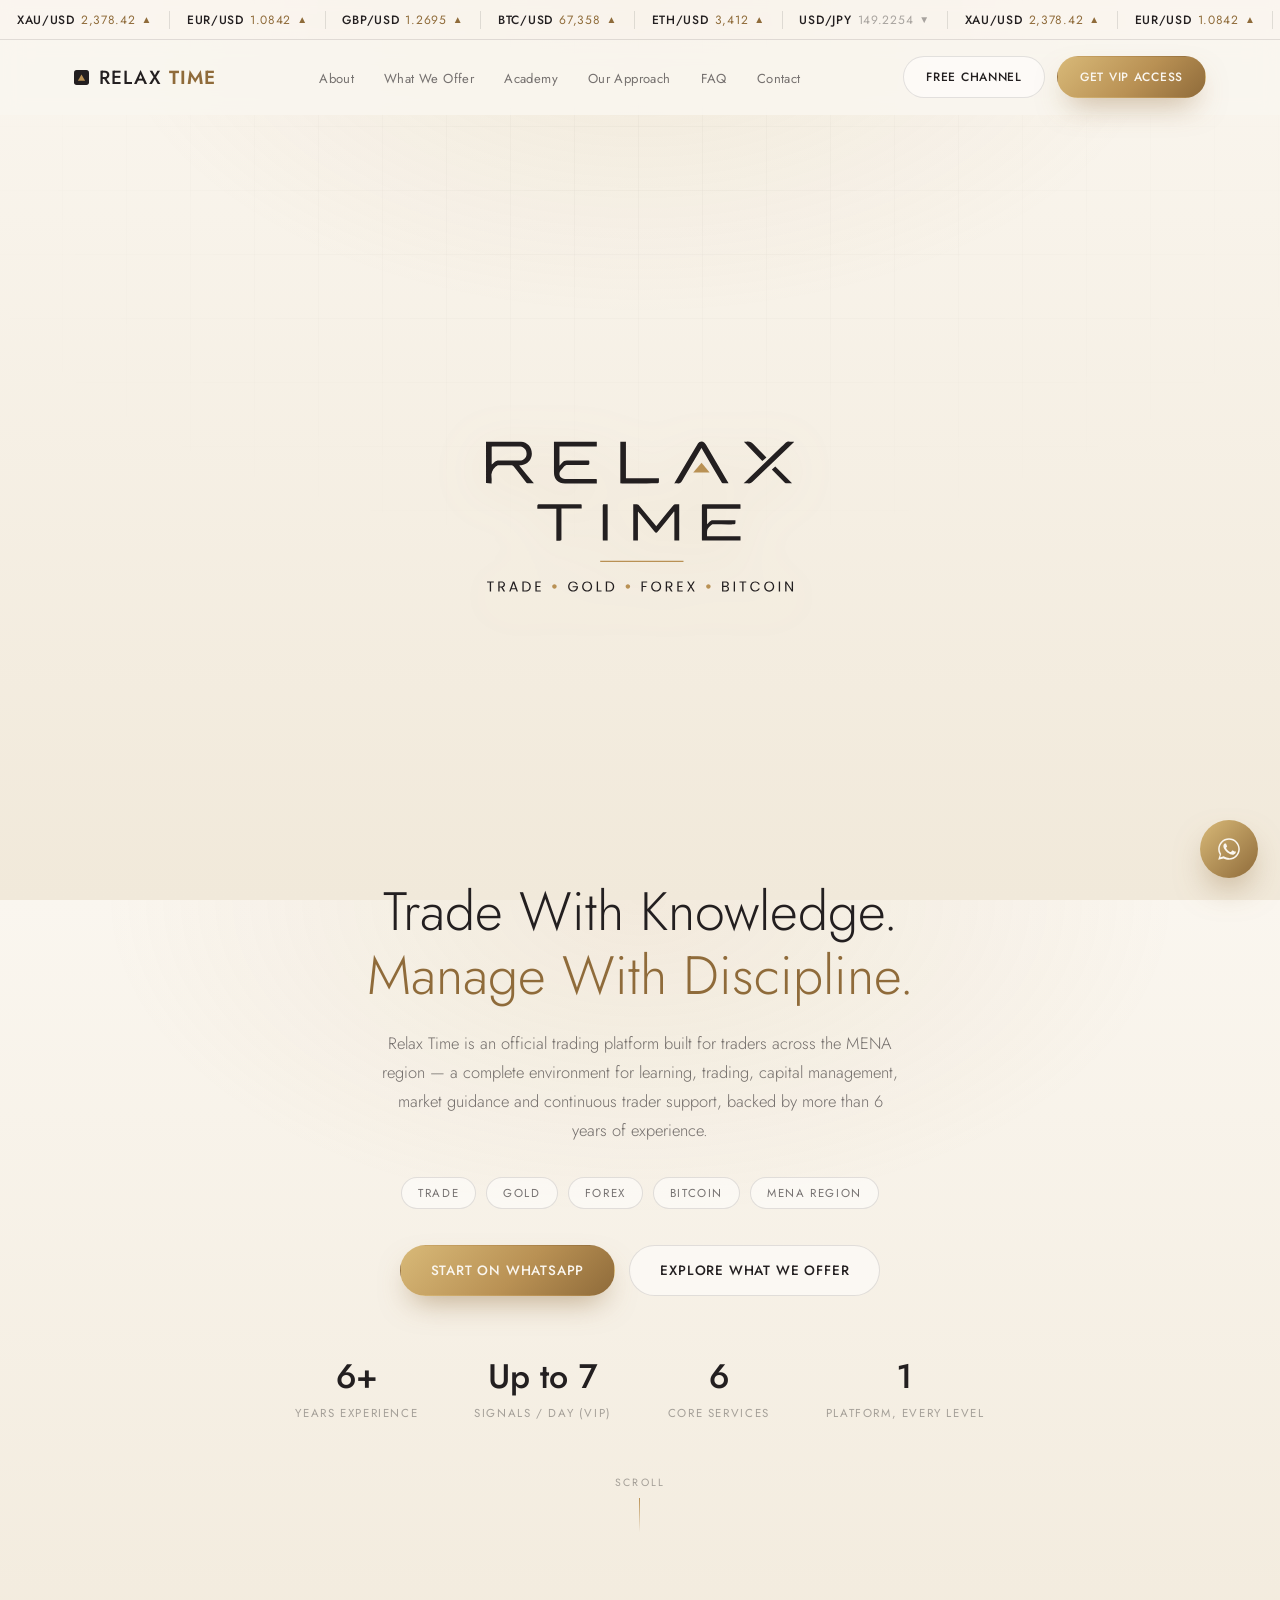
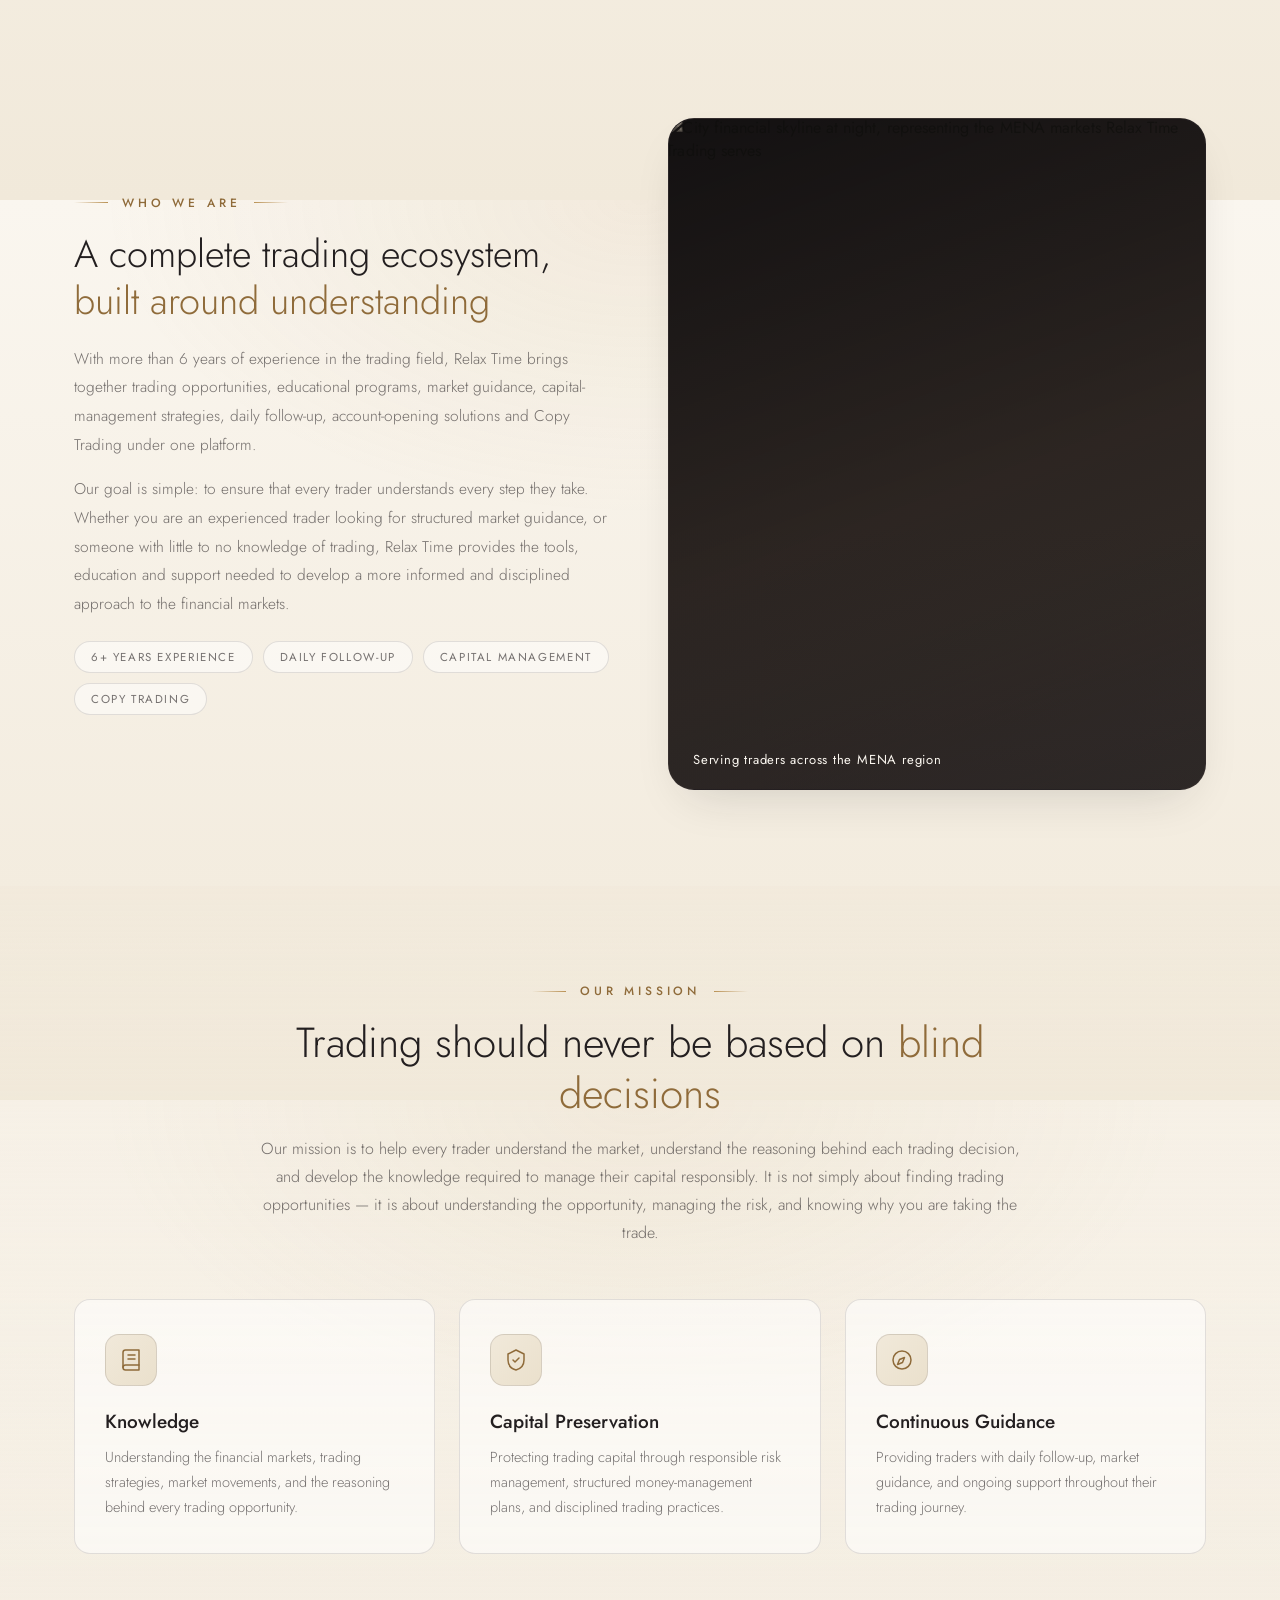
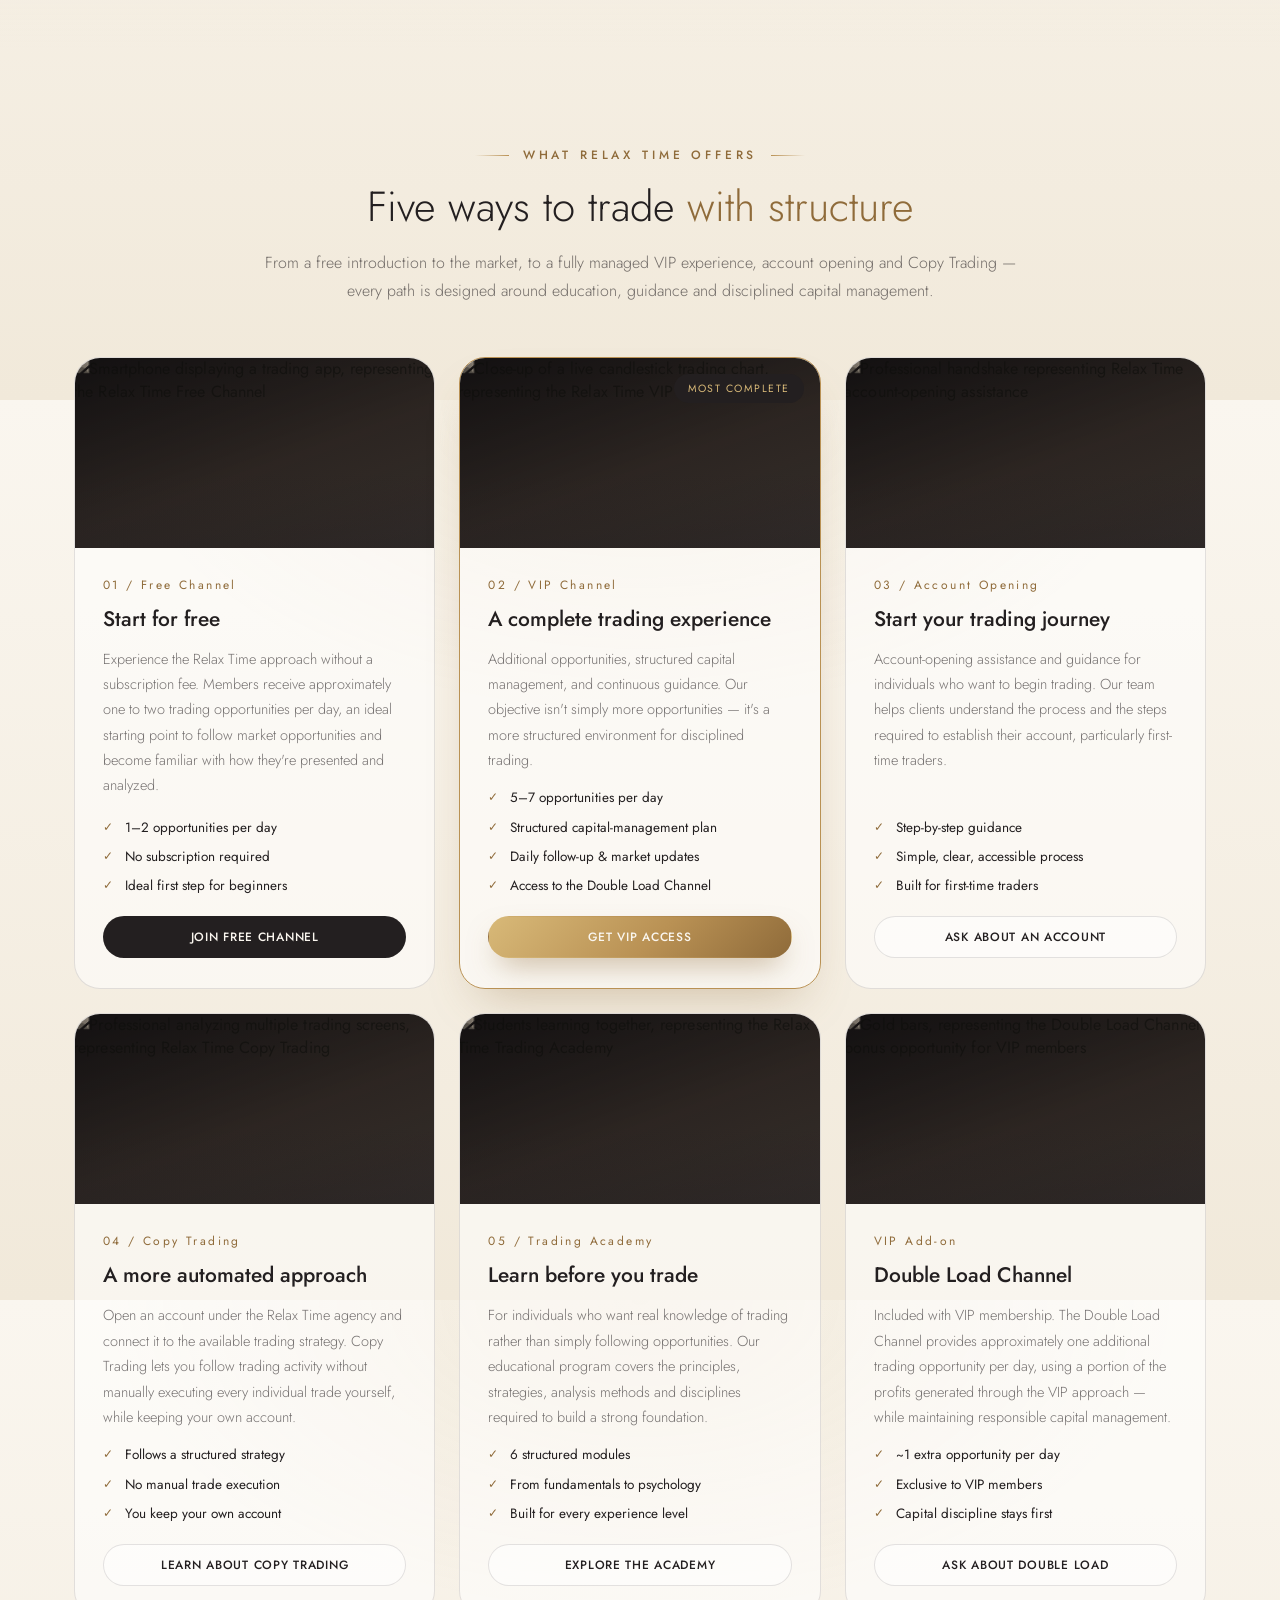
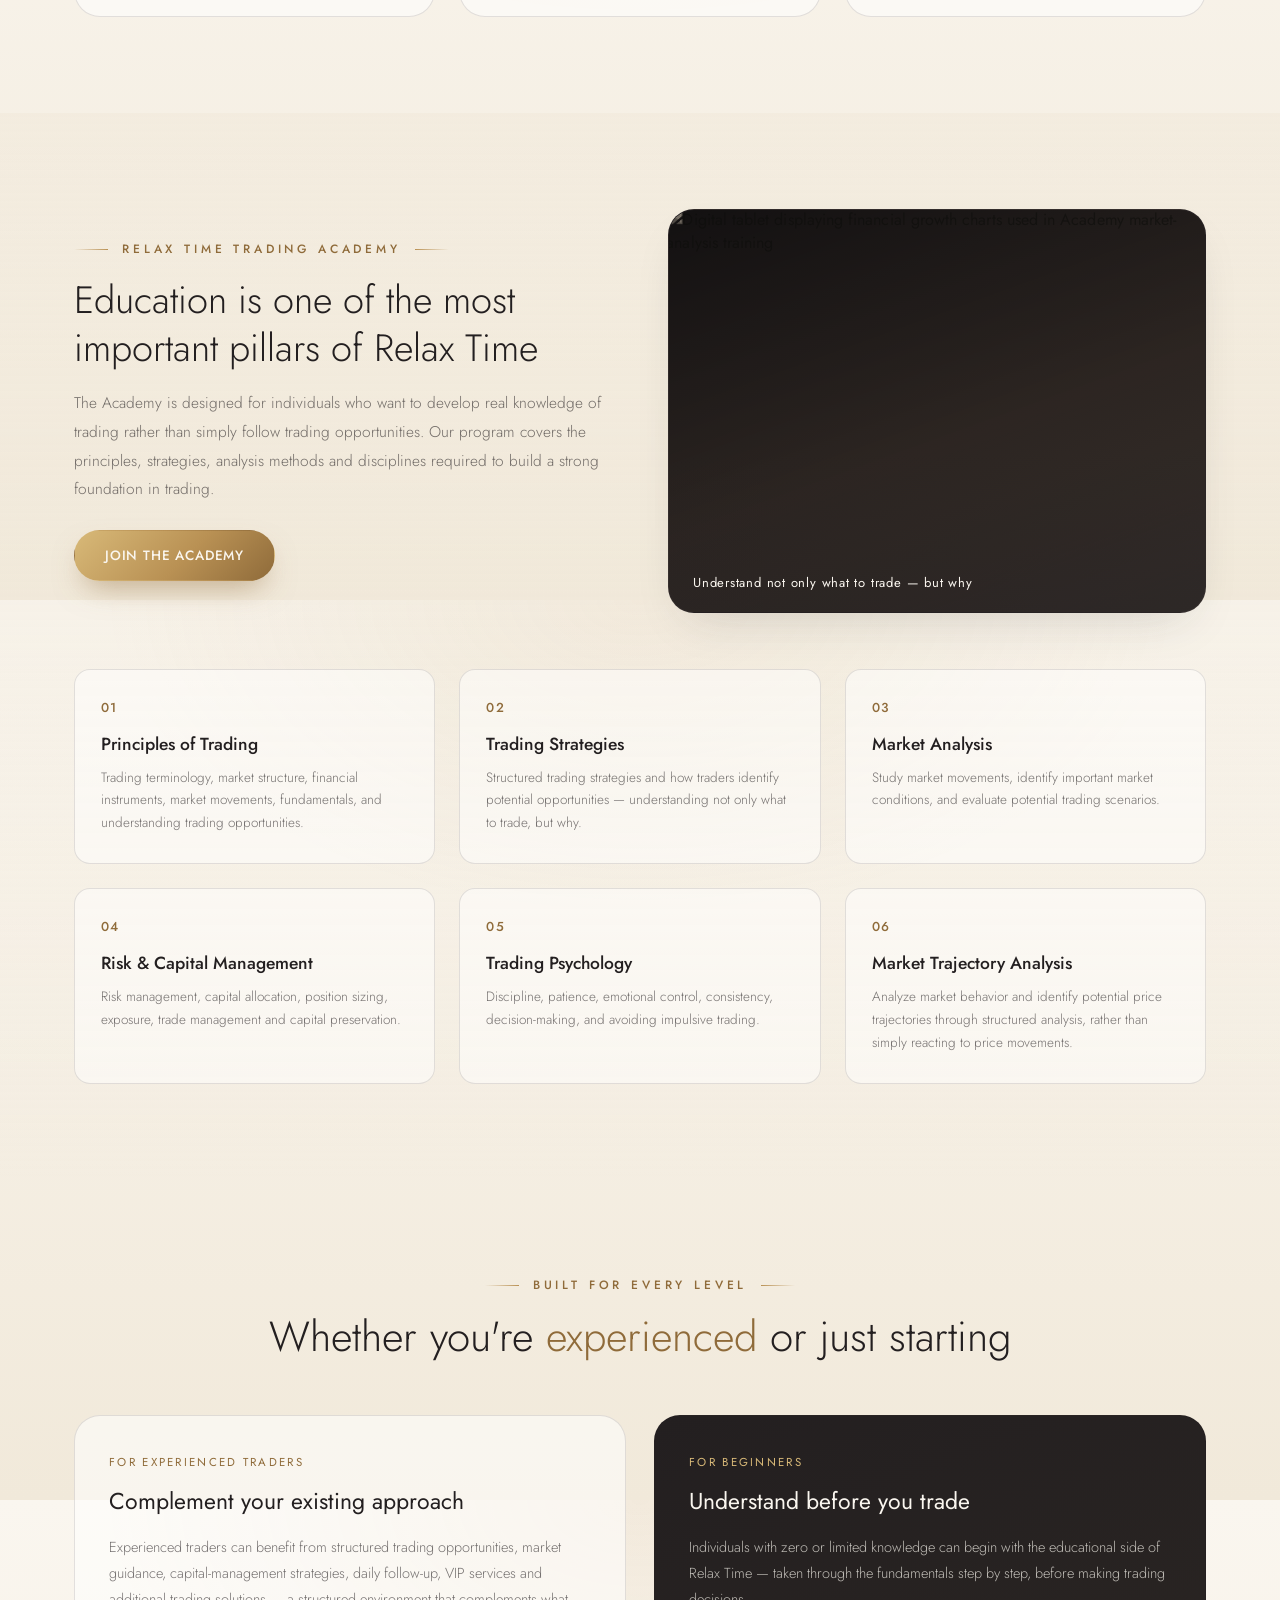
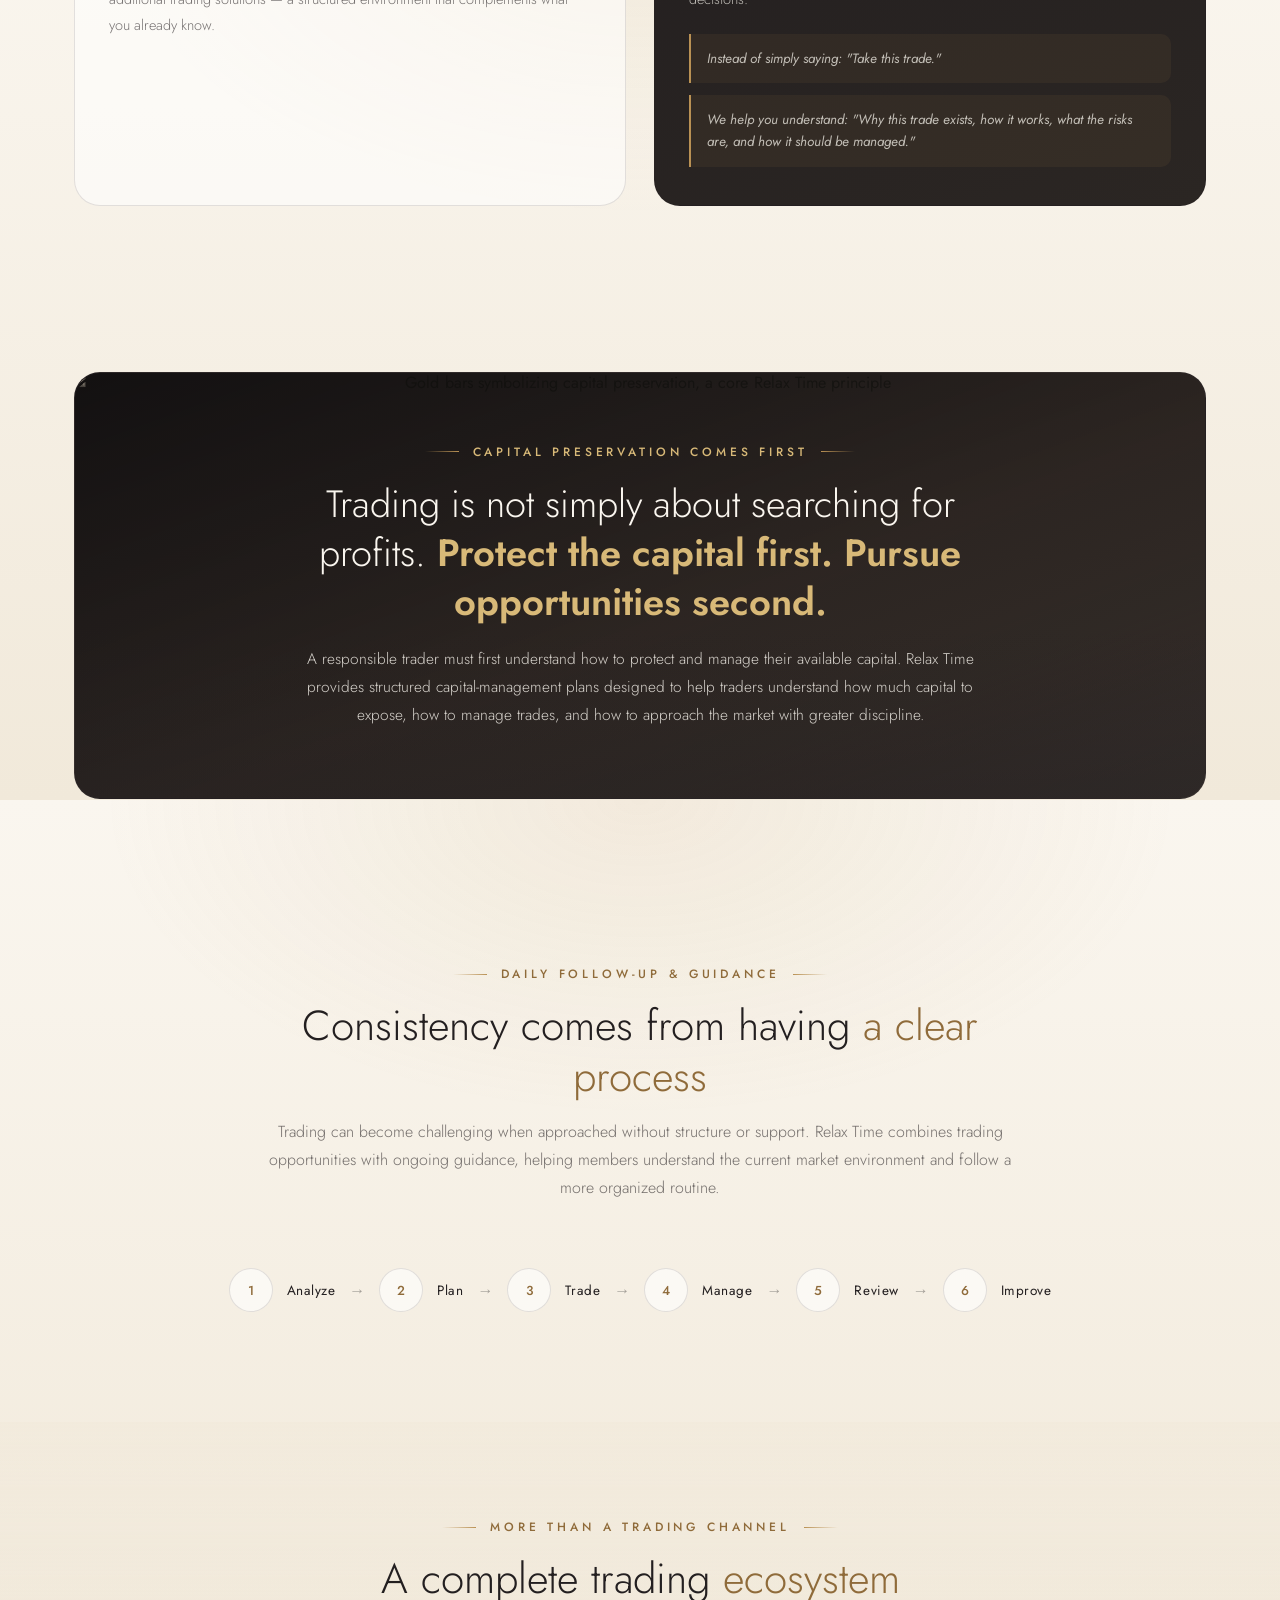
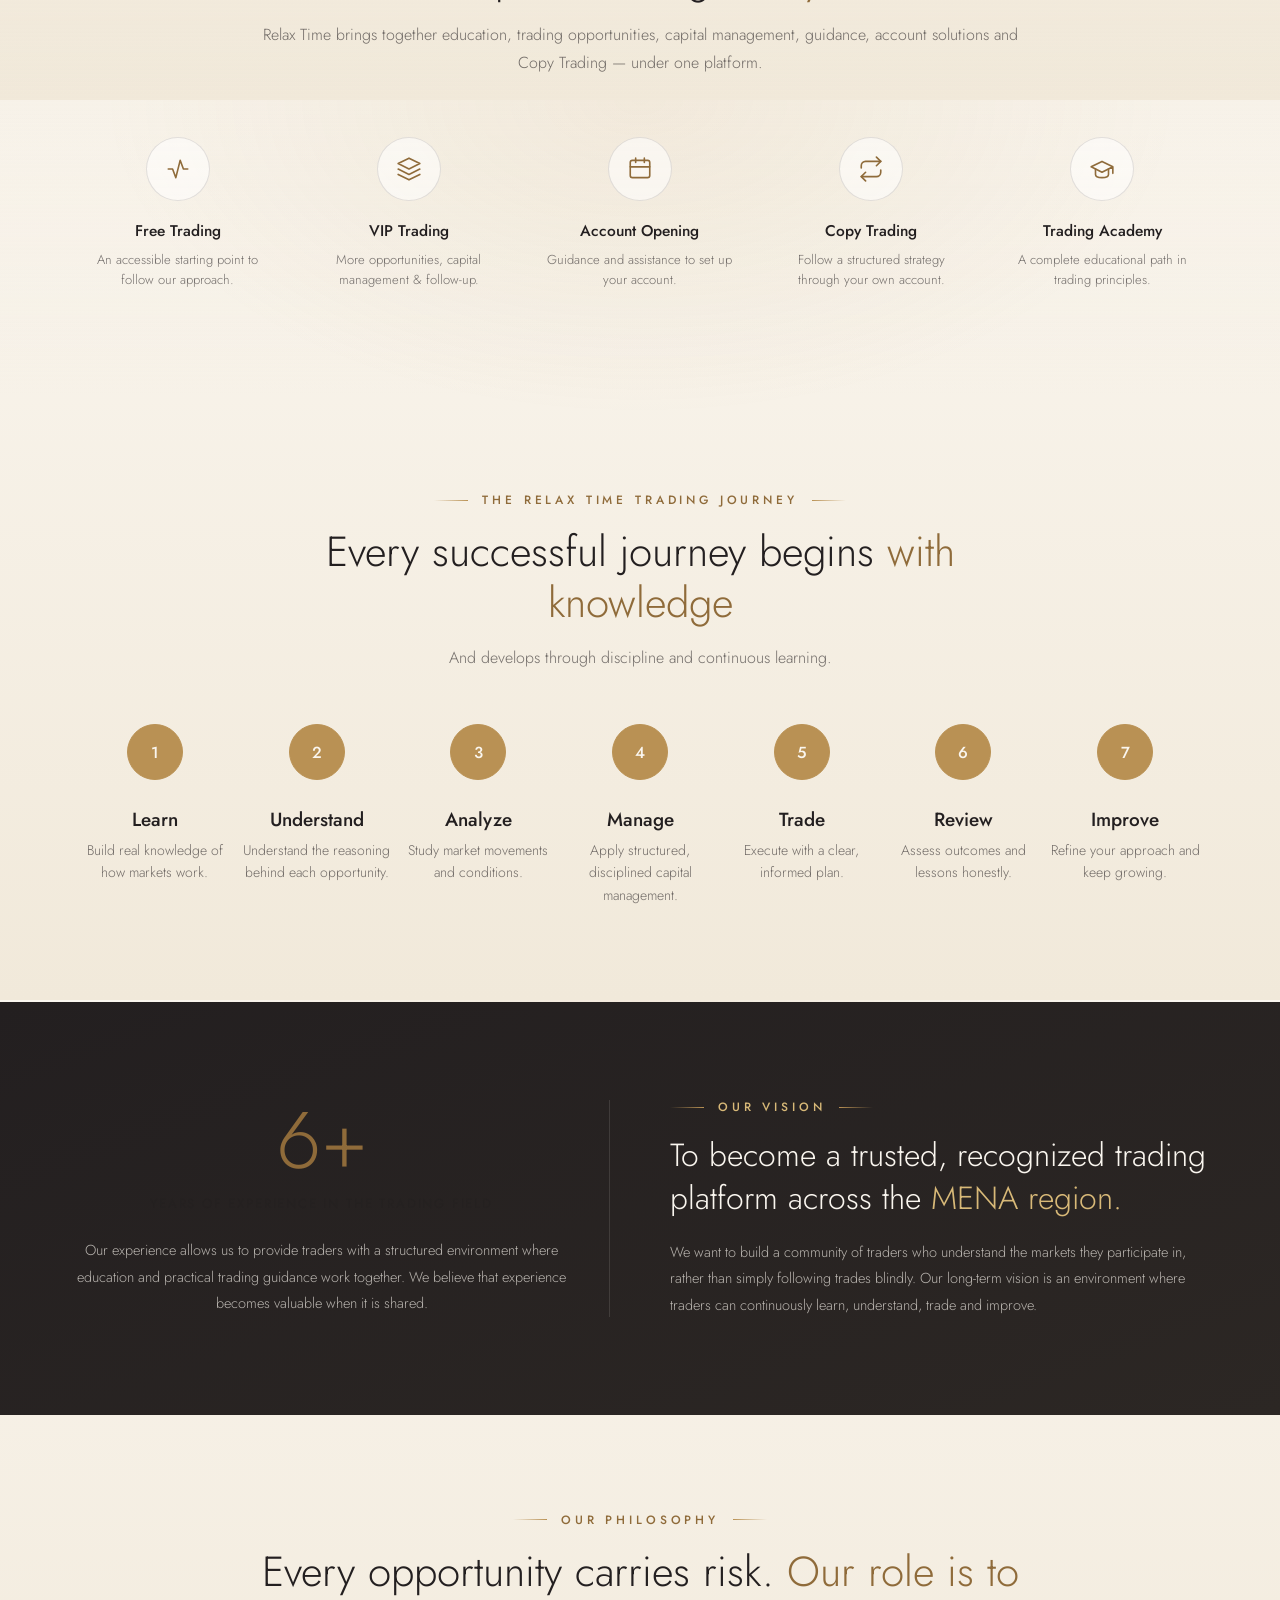
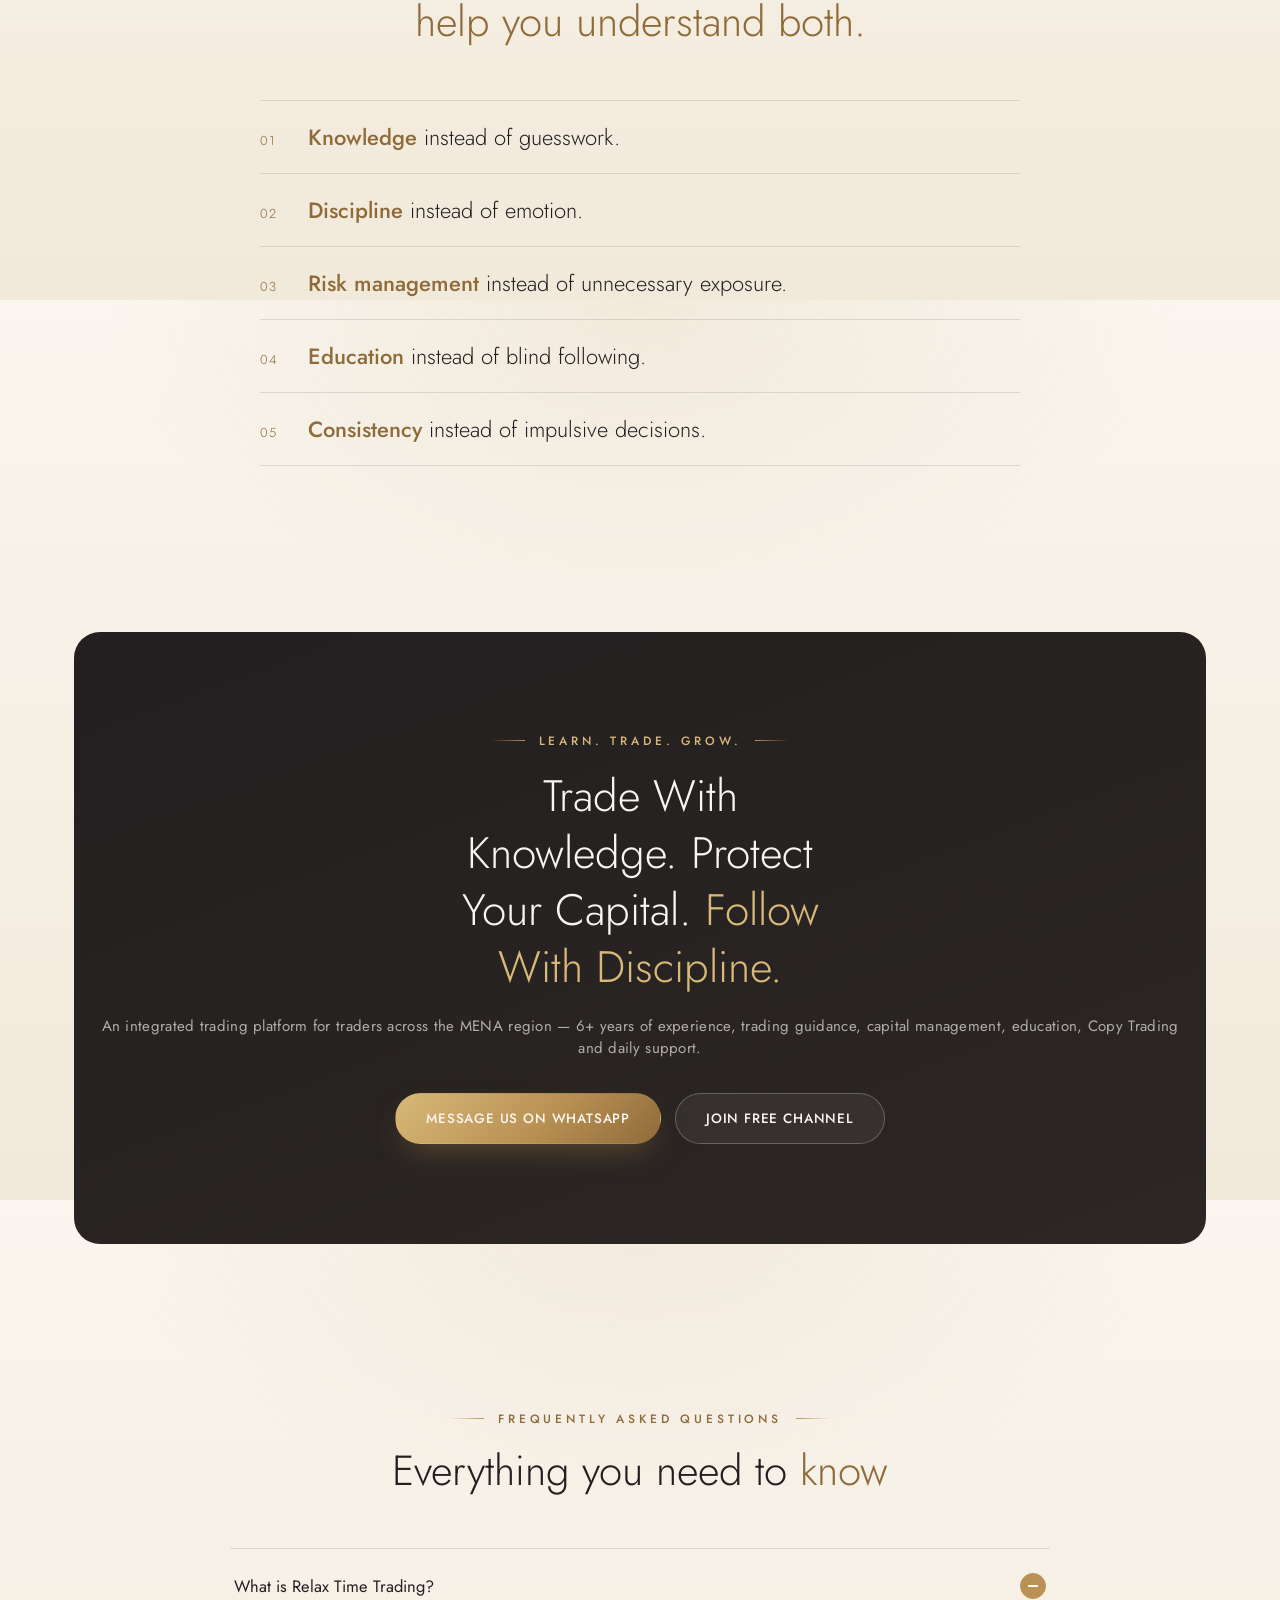
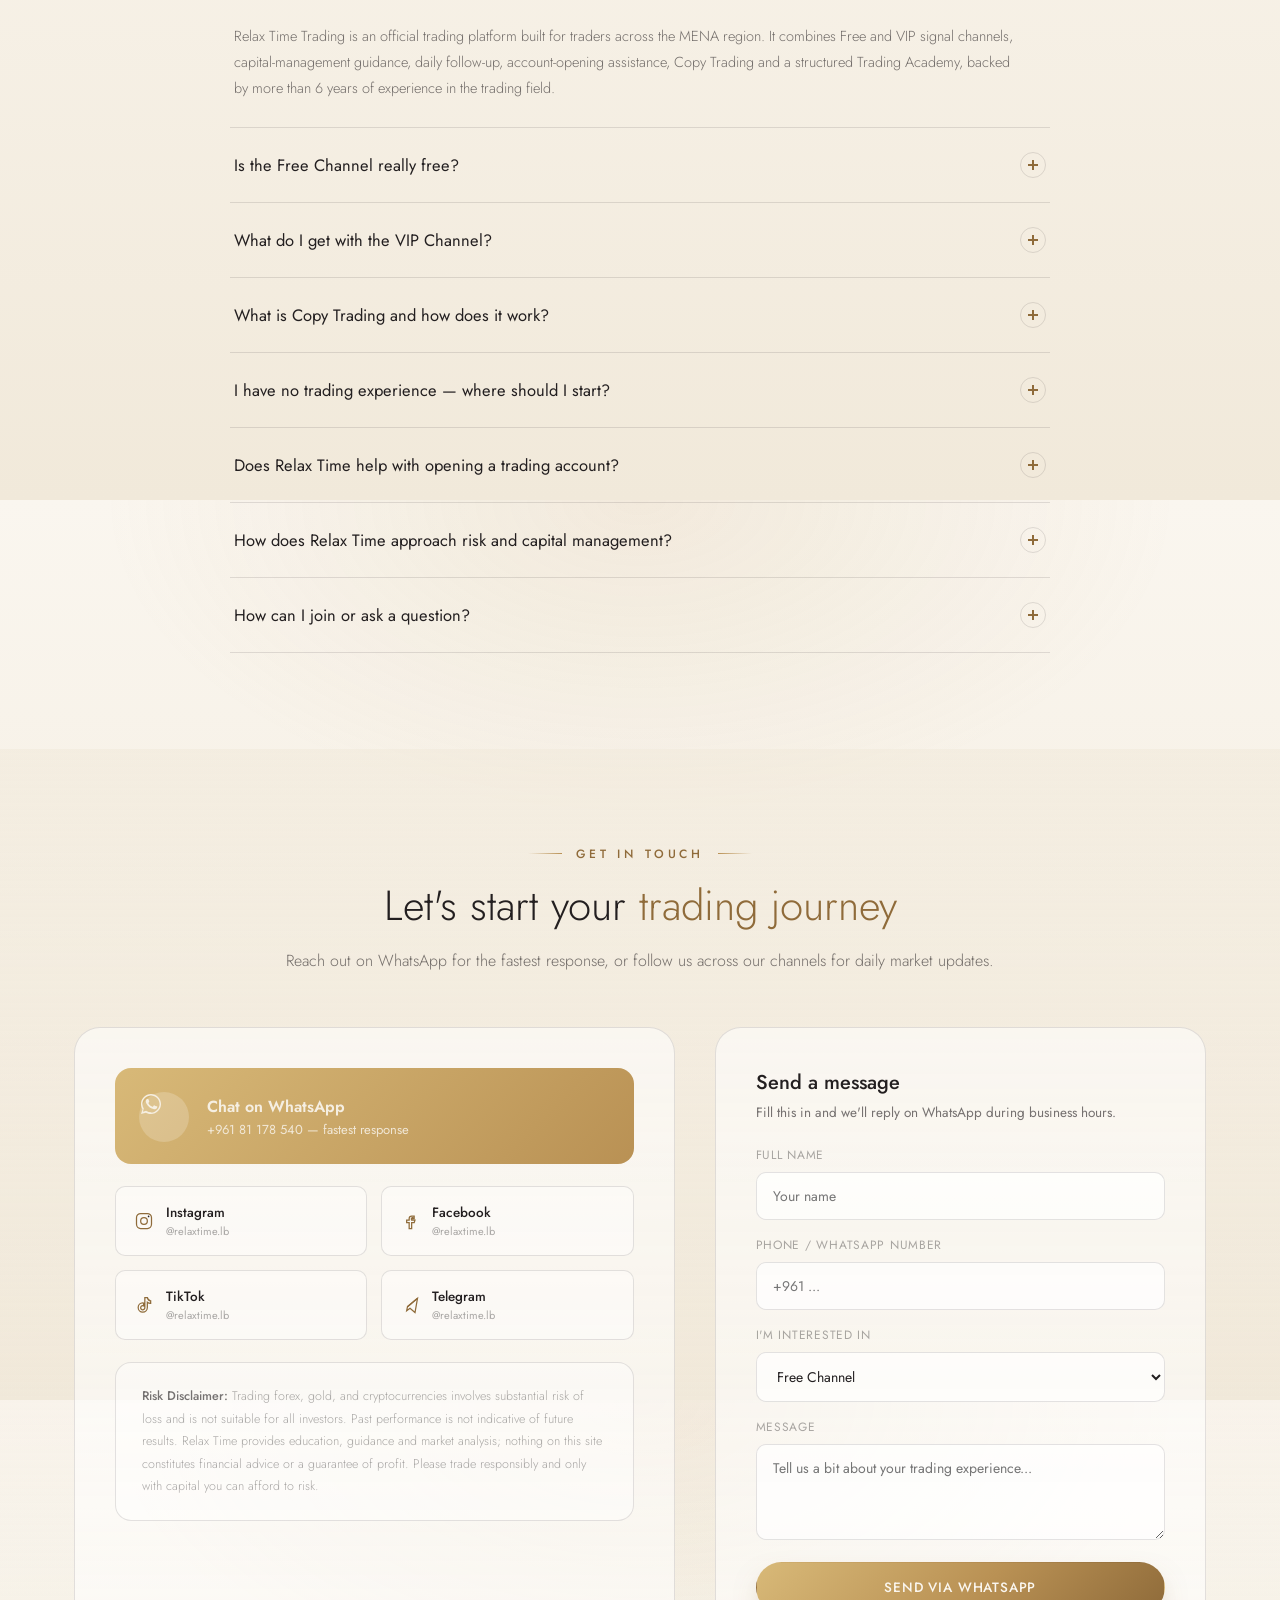
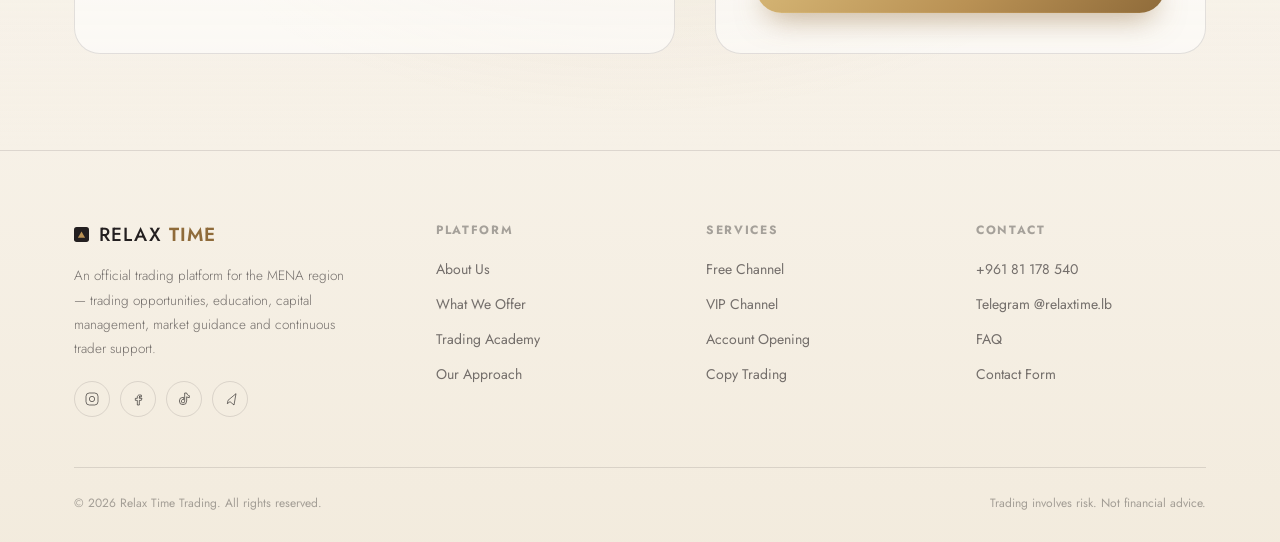
==== index.html @ 07c77f29 "Add files via upload" ====
<!doctype html>
<html lang="en">
<head>
<meta charset="UTF-8">
<title>Relax Time Trading | Forex, Gold, Crypto Signals &amp; Trading Academy — MENA</title>
<meta name="viewport" content="width=device-width, initial-scale=1.0">
<meta name="description" content="Relax Time Trading is an official trading platform for the MENA region: Free &amp; VIP signal channels, a structured capital-management plan, daily follow-up, account opening, Copy Trading and a full Trading Academy. 6+ years of experience.">
<meta name="keywords" content="Relax Time Trading, forex signals Lebanon, gold trading signals, VIP trading channel, copy trading MENA, trading academy Lebanon, capital management, trading education MENA, forex Beirut, crypto signals telegram">
<meta name="author" content="Relax Time Trading">
<meta name="robots" content="index, follow, max-image-preview:large, max-snippet:-1, max-video-preview:-1">
<link rel="canonical" href="https://www.relaxtimetrading.com/">

<!-- Open Graph -->
<meta property="og:type" content="website">
<meta property="og:site_name" content="Relax Time Trading">
<meta property="og:title" content="Relax Time Trading | Trade With Knowledge. Manage With Discipline.">
<meta property="og:description" content="An official trading platform for the MENA region — Free &amp; VIP signal channels, capital management, daily guidance, Copy Trading, account opening and a full Trading Academy.">
<meta property="og:url" content="https://www.relaxtimetrading.com/">
<meta property="og:image" content="https://www.relaxtimetrading.com/images/og-image.jpg">
<meta property="og:image:width" content="1200">
<meta property="og:image:height" content="630">
<meta property="og:locale" content="en_US">

<!-- Twitter -->
<meta name="twitter:card" content="summary_large_image">
<meta name="twitter:title" content="Relax Time Trading | Trade With Knowledge. Manage With Discipline.">
<meta name="twitter:description" content="Free &amp; VIP signal channels, capital management, daily guidance, Copy Trading, account opening and a full Trading Academy for the MENA region.">
<meta name="twitter:image" content="https://www.relaxtimetrading.com/images/og-image.jpg">

<!-- Icons -->
<link rel="icon" type="image/svg+xml" href="/images/favicon.svg">
<link rel="icon" type="image/png" sizes="32x32" href="/images/favicon-32.png">
<link rel="icon" type="image/png" sizes="16x16" href="/images/favicon-16.png">
<link rel="apple-touch-icon" sizes="180x180" href="/images/apple-touch-icon.png">
<link rel="manifest" href="/site.webmanifest">
<meta name="theme-color" content="#FAF6EF">

<link rel="preconnect" href="https://fonts.googleapis.com">
<link rel="preconnect" href="https://fonts.gstatic.com" crossorigin>
<link href="https://fonts.googleapis.com/css2?family=Jost:wght@300;400;500;600&display=swap" rel="stylesheet">
<link rel="stylesheet" href="css/style.css">

<!-- ============ Structured data (SEO / AEO / GEO) ============ -->
<script type="application/ld+json">
{
  "@context": "https://schema.org",
  "@type": "Organization",
  "@id": "https://www.relaxtimetrading.com/#organization",
  "name": "Relax Time Trading",
  "alternateName": "Relax Time",
  "url": "https://www.relaxtimetrading.com/",
  "logo": "https://www.relaxtimetrading.com/images/icon-512.png",
  "image": "https://www.relaxtimetrading.com/images/og-image.jpg",
  "description": "Relax Time Trading is an official trading platform for the MENA region, providing Free and VIP signal channels, capital-management guidance, daily follow-up, account opening, Copy Trading and a structured Trading Academy.",
  "foundingDate": "2019",
  "slogan": "Trade With Knowledge. Manage With Discipline.",
  "areaServed": {
    "@type": "Place",
    "name": "MENA (Middle East and North Africa)"
  },
  "knowsLanguage": ["en", "ar"],
  "sameAs": [
    "https://www.facebook.com/relaxtime.lb",
    "https://www.instagram.com/relaxtime.lb",
    "https://www.tiktok.com/@relaxtime.lb",
    "https://t.me/relaxtime.lb"
  ],
  "contactPoint": [{
    "@type": "ContactPoint",
    "contactType": "customer support",
    "telephone": "+961-81-178-540",
    "url": "https://wa.me/96181178540",
    "availableLanguage": ["English", "Arabic"]
  }],
  "makesOffer": [
    { "@type": "Offer", "name": "Free Channel", "description": "1 to 2 free daily trading opportunities with market context." },
    { "@type": "Offer", "name": "VIP Channel", "description": "5 to 7 daily trading opportunities, a structured capital-management plan, daily follow-up and access to the Double Load Channel." },
    { "@type": "Offer", "name": "Account Opening", "description": "Guided assistance opening and setting up a trading account." },
    { "@type": "Offer", "name": "Copy Trading", "description": "Connect an account under the Relax Time agency to follow a structured trading strategy automatically." },
    { "@type": "Offer", "name": "Relax Time Trading Academy", "description": "A structured educational program covering trading principles, strategy, market analysis, risk and capital management, and trading psychology." }
  ]
}
</script>
<script type="application/ld+json">
{
  "@context": "https://schema.org",
  "@type": "WebSite",
  "@id": "https://www.relaxtimetrading.com/#website",
  "url": "https://www.relaxtimetrading.com/",
  "name": "Relax Time Trading",
  "publisher": { "@id": "https://www.relaxtimetrading.com/#organization" },
  "inLanguage": "en"
}
</script>
<script type="application/ld+json">
{
  "@context": "https://schema.org",
  "@type": "Course",
  "name": "Relax Time Trading Academy",
  "description": "A complete educational path covering the principles of trading, trading strategies, market analysis, risk and capital management, trading psychology, and market trajectory analysis.",
  "provider": { "@id": "https://www.relaxtimetrading.com/#organization" },
  "hasCourseInstance": [
    { "@type": "CourseInstance", "courseMode": "online", "name": "Principles of Trading" },
    { "@type": "CourseInstance", "courseMode": "online", "name": "Trading Strategies" },
    { "@type": "CourseInstance", "courseMode": "online", "name": "Market Analysis" },
    { "@type": "CourseInstance", "courseMode": "online", "name": "Risk & Capital Management" },
    { "@type": "CourseInstance", "courseMode": "online", "name": "Trading Psychology" },
    { "@type": "CourseInstance", "courseMode": "online", "name": "Market Trajectory Analysis" }
  ]
}
</script>
<script type="application/ld+json">
{
  "@context": "https://schema.org",
  "@type": "FAQPage",
  "mainEntity": [
    {
      "@type": "Question",
      "name": "What is Relax Time Trading?",
      "acceptedAnswer": { "@type": "Answer", "text": "Relax Time Trading is an official trading platform built for traders across the MENA region. It combines Free and VIP signal channels, capital-management guidance, daily follow-up, account-opening assistance, Copy Trading and a structured Trading Academy, backed by more than 6 years of experience in the trading field." }
    },
    {
      "@type": "Question",
      "name": "Is the Relax Time Free Channel really free?",
      "acceptedAnswer": { "@type": "Answer", "text": "Yes. The Free Channel gives traders about one to two trading opportunities per day at no subscription cost, so members can follow the Relax Time approach and get familiar with how opportunities are presented and analyzed before deciding whether to upgrade." }
    },
    {
      "@type": "Question",
      "name": "What do I get with the VIP Channel?",
      "acceptedAnswer": { "@type": "Answer", "text": "The VIP Channel includes 5 to 7 trading opportunities per day, a structured capital-management plan, daily follow-up, ongoing trading guidance and market updates, and access to the Double Load Channel, which adds roughly one extra opportunity per day using a portion of profits generated through the VIP approach." }
    },
    {
      "@type": "Question",
      "name": "What is Copy Trading and how does it work at Relax Time?",
      "acceptedAnswer": { "@type": "Answer", "text": "Copy Trading lets clients open an account under the Relax Time agency and connect it to the available trading strategy, so trading activity is followed automatically without manually executing every individual trade, while the client still maintains their own trading account." }
    },
    {
      "@type": "Question",
      "name": "I have no trading experience — where should I start?",
      "acceptedAnswer": { "@type": "Answer", "text": "Beginners are encouraged to start with the Relax Time Trading Academy, which teaches trading principles, strategy, market analysis, risk and capital management, and trading psychology step by step, so decisions are based on understanding rather than simply following a signal." }
    },
    {
      "@type": "Question",
      "name": "Does Relax Time help with opening a trading account?",
      "acceptedAnswer": { "@type": "Answer", "text": "Yes. Relax Time provides account-opening assistance and guidance, helping clients understand the process and the steps required to establish a trading account and access the appropriate trading environment, particularly for those trading online for the first time." }
    },
    {
      "@type": "Question",
      "name": "How does Relax Time approach risk and capital management?",
      "acceptedAnswer": { "@type": "Answer", "text": "Capital preservation comes first at Relax Time. Every plan is built around responsible risk management, structured money-management guidance and disciplined trading practices, on the principle of protecting the capital first and pursuing opportunities second." }
    },
    {
      "@type": "Question",
      "name": "How can I join Relax Time Trading or ask a question?",
      "acceptedAnswer": { "@type": "Answer", "text": "You can reach the Relax Time team directly on WhatsApp at +961 81 178 540, join the community on Telegram, or follow @relaxtime.lb on Instagram, Facebook and TikTok for daily updates." }
    }
  ]
}
</script>
</head>
<body>
<a href="#main" class="skip-link">Skip to content</a>

<div class="ticker" aria-hidden="true">
  <div class="ticker__track" id="tickerTrack"></div>
</div>

<div class="bgfx" aria-hidden="true">
  <div class="bgfx__grid"></div>
  <div class="bgfx__candles" id="candleField"></div>
  <div class="bgfx__particles" id="particleField"></div>
</div>

<!-- ============ HEADER ============ -->
<header class="site-header" id="siteHeader">
  <nav class="nav container" aria-label="Primary">
    <a href="#home" class="nav__logo">
      <svg class="nav__logo-mark" viewBox="0 0 100 100" aria-hidden="true"><rect width="100" height="100" rx="18" fill="#231F20"/><polygon points="50,30 74,72 26,72" fill="#B99154"/></svg>
      <span class="nav__logo-text">RELAX <b>TIME</b></span>
    </a>
    <ul class="nav__links" id="navLinks">
      <li><a href="#about">About</a></li>
      <li><a href="#offers">What We Offer</a></li>
      <li><a href="#academy">Academy</a></li>
      <li><a href="#journey">Our Approach</a></li>
      <li><a href="#faq">FAQ</a></li>
      <li><a href="#contact">Contact</a></li>
    </ul>
    <div class="nav__cta">
      <a class="btn btn-ghost btn-sm" href="https://t.me/relaxtime.lb" target="_blank" rel="noopener">Free Channel</a>
      <a class="btn btn-primary btn-sm" href="https://wa.me/96181178540?text=Hi%20Relax%20Time%2C%20I%27d%20like%20to%20learn%20more%20about%20the%20VIP%20Channel." target="_blank" rel="noopener">Get VIP Access</a>
      <button class="nav__toggle" id="navToggle" aria-expanded="false" aria-controls="navLinks" aria-label="Toggle menu">
        <span></span><span></span><span></span>
      </button>
    </div>
  </nav>
</header>

<main id="main">

  <!-- ============ HERO ============ -->
  <section class="hero" id="home">
    <div class="hero__logo">
      <img src="images/logo-full.svg" alt="Relax Time — Trade, Gold, Forex, Bitcoin" width="1330" height="675" fetchpriority="high">
    </div>
    <h1>Trade With Knowledge. <em>Manage With Discipline.</em></h1>
    <p class="hero__sub">Relax Time is an official trading platform built for traders across the MENA region — a complete environment for learning, trading, capital management, market guidance and continuous trader support, backed by more than 6 years of experience.</p>
    <ul class="hero__tags">
      <li class="pill">Trade</li><li class="pill">Gold</li><li class="pill">Forex</li><li class="pill">Bitcoin</li><li class="pill">MENA Region</li>
    </ul>
    <div class="hero__cta cta-row center">
      <a class="btn btn-primary" href="https://wa.me/96181178540?text=Hi%20Relax%20Time%2C%20I%27d%20like%20to%20get%20started." target="_blank" rel="noopener">
        Start on WhatsApp
      </a>
      <a class="btn btn-ghost" href="#offers">Explore What We Offer</a>
    </div>
    <div class="hero__stats">
      <div class="hero__stat"><strong data-count="6" data-suffix="+">0</strong><span>Years Experience</span></div>
      <div class="hero__stat"><strong data-count="7" data-prefix="Up to ">0</strong><span>Signals / Day (VIP)</span></div>
      <div class="hero__stat"><strong data-count="6" data-suffix="">0</strong><span>Core Services</span></div>
      <div class="hero__stat"><strong data-count="1" data-suffix="">0</strong><span>Platform, Every Level</span></div>
    </div>
    <div class="scroll-cue"><span>Scroll</span><span class="scroll-cue__line"></span></div>
  </section>

  <!-- ============ ABOUT / INTRO ============ -->
  <section class="section" id="about">
    <div class="container">
      <div class="two-col reveal">
        <div>
          <div class="eyebrow"><span></span>Who We Are<span></span></div>
          <h2 class="section-head" style="margin-bottom:0;"><span style="display:block;font-weight:300;font-size:clamp(26px,3.6vw,38px);line-height:1.25;color:var(--ink);">A complete trading ecosystem, <em style="color:var(--gold-deep);font-style:normal;">built around understanding</em></span></h2>
          <p style="margin-top:20px;font-size:15.5px;line-height:1.85;color:var(--ink-soft);font-weight:300;">With more than 6 years of experience in the trading field, Relax Time brings together trading opportunities, educational programs, market guidance, capital-management strategies, daily follow-up, account-opening solutions and Copy Trading under one platform.</p>
          <p style="margin-top:16px;font-size:15.5px;line-height:1.85;color:var(--ink-soft);font-weight:300;">Our goal is simple: to ensure that every trader understands every step they take. Whether you are an experienced trader looking for structured market guidance, or someone with little to no knowledge of trading, Relax Time provides the tools, education and support needed to develop a more informed and disciplined approach to the financial markets.</p>
          <div class="badge-row">
            <span class="pill">6+ Years Experience</span>
            <span class="pill">Daily Follow-Up</span>
            <span class="pill">Capital Management</span>
            <span class="pill">Copy Trading</span>
          </div>
        </div>
        <div class="figure" style="aspect-ratio:4/5;">
          <img src="https://images.pexels.com/photos/13256066/pexels-photo-13256066.jpeg?auto=compress&cs=tinysrgb&w=1200" alt="City financial skyline at night, representing the MENA markets Relax Time Trading serves" loading="lazy" width="1200" height="1500">
          <div class="figure-caption">Serving traders across the MENA region</div>
        </div>
      </div>
    </div>
  </section>

  <!-- ============ MISSION ============ -->
  <section class="section section-alt">
    <div class="container">
      <div class="section-head center reveal">
        <div class="eyebrow"><span></span>Our Mission<span></span></div>
        <h2>Trading should never be based on <em>blind decisions</em></h2>
        <p>Our mission is to help every trader understand the market, understand the reasoning behind each trading decision, and develop the knowledge required to manage their capital responsibly. It is not simply about finding trading opportunities — it is about understanding the opportunity, managing the risk, and knowing why you are taking the trade.</p>
      </div>
      <div class="grid grid-3 reveal reveal-stagger">
        <div class="card" style="--i:0">
          <div class="card__icon"><svg viewBox="0 0 24 24" fill="none" stroke-width="1.5" stroke-linecap="round" stroke-linejoin="round"><path d="M4 19.5A2.5 2.5 0 0 1 6.5 17H20"/><path d="M6.5 2H20v20H6.5A2.5 2.5 0 0 1 4 19.5v-15A2.5 2.5 0 0 1 6.5 2z"/><path d="M9 7h7M9 11h7"/></svg></div>
          <h3>Knowledge</h3>
          <p>Understanding the financial markets, trading strategies, market movements, and the reasoning behind every trading opportunity.</p>
        </div>
        <div class="card" style="--i:1">
          <div class="card__icon"><svg viewBox="0 0 24 24" fill="none" stroke-width="1.5" stroke-linecap="round" stroke-linejoin="round"><path d="M12 2 4 6v6c0 5 3.4 8.7 8 10 4.6-1.3 8-5 8-10V6l-8-4Z"/><path d="m9 12 2 2 4-4"/></svg></div>
          <h3>Capital Preservation</h3>
          <p>Protecting trading capital through responsible risk management, structured money-management plans, and disciplined trading practices.</p>
        </div>
        <div class="card" style="--i:2">
          <div class="card__icon"><svg viewBox="0 0 24 24" fill="none" stroke-width="1.5" stroke-linecap="round" stroke-linejoin="round"><circle cx="12" cy="12" r="9"/><path d="m14.5 9.5-2 5-5 2 2-5z"/></svg></div>
          <h3>Continuous Guidance</h3>
          <p>Providing traders with daily follow-up, market guidance, and ongoing support throughout their trading journey.</p>
        </div>
      </div>
    </div>
  </section>

  <!-- ============ WHAT WE OFFER ============ -->
  <section class="section" id="offers">
    <div class="container">
      <div class="section-head center reveal">
        <div class="eyebrow"><span></span>What Relax Time Offers<span></span></div>
        <h2>Five ways to trade <em>with structure</em></h2>
        <p>From a free introduction to the market, to a fully managed VIP experience, account opening and Copy Trading — every path is designed around education, guidance and disciplined capital management.</p>
      </div>

      <div class="grid grid-3 reveal reveal-stagger">

        <article class="offer-card" style="--i:0">
          <div class="offer-card__media">
            <div class="figure"><img src="https://images.pexels.com/photos/28504954/pexels-photo-28504954.jpeg?auto=compress&cs=tinysrgb&w=1200" alt="Smartphone displaying a trading app, representing the Relax Time Free Channel" loading="lazy" width="1200" height="800"></div>
          </div>
          <div class="offer-card__body">
            <div class="offer-card__num">01 / Free Channel</div>
            <h3>Start for free</h3>
            <p>Experience the Relax Time approach without a subscription fee. Members receive approximately one to two trading opportunities per day, an ideal starting point to follow market opportunities and become familiar with how they're presented and analyzed.</p>
            <ul>
              <li>1–2 opportunities per day</li>
              <li>No subscription required</li>
              <li>Ideal first step for beginners</li>
            </ul>
            <div class="offer-card__foot">
              <a class="btn btn-dark btn-sm btn-block" href="https://t.me/relaxtime.lb" target="_blank" rel="noopener">Join Free Channel</a>
            </div>
          </div>
        </article>

        <article class="offer-card is-featured" style="--i:1">
          <span class="offer-card__badge">Most Complete</span>
          <div class="offer-card__media">
            <div class="figure"><img src="https://images.pexels.com/photos/29611783/pexels-photo-29611783.jpeg?auto=compress&cs=tinysrgb&w=1200" alt="Close-up of a live candlestick trading chart, representing the Relax Time VIP Channel" loading="lazy" width="1200" height="800"></div>
          </div>
          <div class="offer-card__body">
            <div class="offer-card__num">02 / VIP Channel</div>
            <h3>A complete trading experience</h3>
            <p>Additional opportunities, structured capital management, and continuous guidance. Our objective isn't simply more opportunities — it's a more structured environment for disciplined trading.</p>
            <ul>
              <li>5–7 opportunities per day</li>
              <li>Structured capital-management plan</li>
              <li>Daily follow-up &amp; market updates</li>
              <li>Access to the Double Load Channel</li>
            </ul>
            <div class="offer-card__foot">
              <a class="btn btn-primary btn-sm btn-block" href="https://wa.me/96181178540?text=Hi%20Relax%20Time%2C%20I%27d%20like%20to%20join%20the%20VIP%20Channel." target="_blank" rel="noopener">Get VIP Access</a>
            </div>
          </div>
        </article>

        <article class="offer-card" style="--i:2">
          <div class="offer-card__media">
            <div class="figure"><img src="https://images.pexels.com/photos/33175653/pexels-photo-33175653.jpeg?auto=compress&cs=tinysrgb&w=1200" alt="Professional handshake representing Relax Time account-opening assistance" loading="lazy" width="1200" height="800"></div>
          </div>
          <div class="offer-card__body">
            <div class="offer-card__num">03 / Account Opening</div>
            <h3>Start your trading journey</h3>
            <p>Account-opening assistance and guidance for individuals who want to begin trading. Our team helps clients understand the process and the steps required to establish their account, particularly first-time traders.</p>
            <ul>
              <li>Step-by-step guidance</li>
              <li>Simple, clear, accessible process</li>
              <li>Built for first-time traders</li>
            </ul>
            <div class="offer-card__foot">
              <a class="btn btn-ghost btn-sm btn-block" href="https://wa.me/96181178540?text=Hi%20Relax%20Time%2C%20I%27d%20like%20help%20opening%20a%20trading%20account." target="_blank" rel="noopener">Ask About an Account</a>
            </div>
          </div>
        </article>

        <article class="offer-card" style="--i:3">
          <div class="offer-card__media">
            <div class="figure"><img src="https://images.pexels.com/photos/5831259/pexels-photo-5831259.jpeg?auto=compress&cs=tinysrgb&w=1200" alt="Professional analyzing multiple trading screens, representing Relax Time Copy Trading" loading="lazy" width="1200" height="800"></div>
          </div>
          <div class="offer-card__body">
            <div class="offer-card__num">04 / Copy Trading</div>
            <h3>A more automated approach</h3>
            <p>Open an account under the Relax Time agency and connect it to the available trading strategy. Copy Trading lets you follow trading activity without manually executing every individual trade yourself, while keeping your own account.</p>
            <ul>
              <li>Follows a structured strategy</li>
              <li>No manual trade execution</li>
              <li>You keep your own account</li>
            </ul>
            <div class="offer-card__foot">
              <a class="btn btn-ghost btn-sm btn-block" href="https://wa.me/96181178540?text=Hi%20Relax%20Time%2C%20I%27d%20like%20to%20learn%20about%20Copy%20Trading." target="_blank" rel="noopener">Learn About Copy Trading</a>
            </div>
          </div>
        </article>

        <article class="offer-card" style="--i:4">
          <div class="offer-card__media">
            <div class="figure"><img src="https://images.pexels.com/photos/5940711/pexels-photo-5940711.jpeg?auto=compress&cs=tinysrgb&w=1200" alt="Students learning together, representing the Relax Time Trading Academy" loading="lazy" width="1200" height="800"></div>
          </div>
          <div class="offer-card__body">
            <div class="offer-card__num">05 / Trading Academy</div>
            <h3>Learn before you trade</h3>
            <p>For individuals who want real knowledge of trading rather than simply following opportunities. Our educational program covers the principles, strategies, analysis methods and disciplines required to build a strong foundation.</p>
            <ul>
              <li>6 structured modules</li>
              <li>From fundamentals to psychology</li>
              <li>Built for every experience level</li>
            </ul>
            <div class="offer-card__foot">
              <a class="btn btn-ghost btn-sm btn-block" href="#academy">Explore the Academy</a>
            </div>
          </div>
        </article>

        <article class="offer-card" style="--i:5">
          <div class="offer-card__media">
            <div class="figure"><img src="https://images.pexels.com/photos/321452/pexels-photo-321452.jpeg?auto=compress&cs=tinysrgb&w=1200" alt="Gold bars, representing the Double Load Channel bonus opportunity for VIP members" loading="lazy" width="1200" height="800"></div>
          </div>
          <div class="offer-card__body">
            <div class="offer-card__num">VIP Add-on</div>
            <h3>Double Load Channel</h3>
            <p>Included with VIP membership. The Double Load Channel provides approximately one additional trading opportunity per day, using a portion of the profits generated through the VIP approach — while maintaining responsible capital management.</p>
            <ul>
              <li>~1 extra opportunity per day</li>
              <li>Exclusive to VIP members</li>
              <li>Capital discipline stays first</li>
            </ul>
            <div class="offer-card__foot">
              <a class="btn btn-ghost btn-sm btn-block" href="https://wa.me/96181178540?text=Hi%20Relax%20Time%2C%20tell%20me%20more%20about%20the%20Double%20Load%20Channel." target="_blank" rel="noopener">Ask About Double Load</a>
            </div>
          </div>
        </article>

      </div>
    </div>
  </section>

  <!-- ============ ACADEMY ============ -->
  <section class="section section-alt" id="academy">
    <div class="container">
      <div class="two-col reveal" style="margin-bottom:56px;">
        <div>
          <div class="eyebrow"><span></span>Relax Time Trading Academy<span></span></div>
          <h2 class="section-head" style="margin-bottom:0;"><span style="display:block;font-weight:300;font-size:clamp(26px,3.6vw,38px);line-height:1.25;color:var(--ink);">Education is one of the most important pillars of Relax Time</span></h2>
          <p style="margin-top:18px;font-size:15.5px;line-height:1.85;color:var(--ink-soft);font-weight:300;">The Academy is designed for individuals who want to develop real knowledge of trading rather than simply follow trading opportunities. Our program covers the principles, strategies, analysis methods and disciplines required to build a strong foundation in trading.</p>
          <div class="cta-row" style="margin-top:26px;">
            <a class="btn btn-primary" href="https://wa.me/96181178540?text=Hi%20Relax%20Time%2C%20I%27d%20like%20to%20join%20the%20Trading%20Academy." target="_blank" rel="noopener">Join the Academy</a>
          </div>
        </div>
        <div class="figure" style="aspect-ratio:4/3;">
          <img src="https://images.pexels.com/photos/30332440/pexels-photo-30332440.jpeg?auto=compress&cs=tinysrgb&w=1200" alt="Digital tablet displaying financial growth charts used in Academy market-analysis training" loading="lazy" width="1200" height="900">
          <div class="figure-caption">Understand not only what to trade — but why</div>
        </div>
      </div>

      <div class="grid grid-6 reveal reveal-stagger">
        <div class="module-card" style="--i:0">
          <div class="module-card__index">01</div>
          <h3>Principles of Trading</h3>
          <p>Trading terminology, market structure, financial instruments, market movements, fundamentals, and understanding trading opportunities.</p>
        </div>
        <div class="module-card" style="--i:1">
          <div class="module-card__index">02</div>
          <h3>Trading Strategies</h3>
          <p>Structured trading strategies and how traders identify potential opportunities — understanding not only what to trade, but why.</p>
        </div>
        <div class="module-card" style="--i:2">
          <div class="module-card__index">03</div>
          <h3>Market Analysis</h3>
          <p>Study market movements, identify important market conditions, and evaluate potential trading scenarios.</p>
        </div>
        <div class="module-card" style="--i:3">
          <div class="module-card__index">04</div>
          <h3>Risk &amp; Capital Management</h3>
          <p>Risk management, capital allocation, position sizing, exposure, trade management and capital preservation.</p>
        </div>
        <div class="module-card" style="--i:4">
          <div class="module-card__index">05</div>
          <h3>Trading Psychology</h3>
          <p>Discipline, patience, emotional control, consistency, decision-making, and avoiding impulsive trading.</p>
        </div>
        <div class="module-card" style="--i:5">
          <div class="module-card__index">06</div>
          <h3>Market Trajectory Analysis</h3>
          <p>Analyze market behavior and identify potential price trajectories through structured analysis, rather than simply reacting to price movements.</p>
        </div>
      </div>
    </div>
  </section>

  <!-- ============ BUILT FOR EVERY LEVEL ============ -->
  <section class="section">
    <div class="container">
      <div class="section-head center reveal">
        <div class="eyebrow"><span></span>Built for Every Level<span></span></div>
        <h2>Whether you're <em>experienced</em> or just starting</h2>
      </div>
      <div class="split reveal">
        <div class="split-card">
          <div class="split-card__tag">For Experienced Traders</div>
          <h3>Complement your existing approach</h3>
          <p>Experienced traders can benefit from structured trading opportunities, market guidance, capital-management strategies, daily follow-up, VIP services and additional trading solutions — a structured environment that complements what you already know.</p>
        </div>
        <div class="split-card is-dark">
          <div class="split-card__tag">For Beginners</div>
          <h3>Understand before you trade</h3>
          <p>Individuals with zero or limited knowledge can begin with the educational side of Relax Time — taken through the fundamentals step by step, before making trading decisions.</p>
          <div class="quote-compare">
            <div class="quote">Instead of simply saying: "Take this trade."</div>
            <div class="quote">We help you understand: "Why this trade exists, how it works, what the risks are, and how it should be managed."</div>
          </div>
        </div>
      </div>
    </div>
  </section>

  <!-- ============ CAPITAL PRESERVATION BANNER ============ -->
  <section class="section-tight">
    <div class="container">
      <div class="banner reveal">
        <div class="figure" style="border-radius:0;">
          <img src="https://images.pexels.com/photos/321452/pexels-photo-321452.jpeg?auto=compress&cs=tinysrgb&w=1600" alt="Gold bars symbolizing capital preservation, a core Relax Time principle" loading="lazy" width="1600" height="1000">
        </div>
        <div class="banner__content">
          <div class="eyebrow"><span></span>Capital Preservation Comes First<span></span></div>
          <h2>Trading is not simply about searching for profits. <strong>Protect the capital first. Pursue opportunities second.</strong></h2>
          <p>A responsible trader must first understand how to protect and manage their available capital. Relax Time provides structured capital-management plans designed to help traders understand how much capital to expose, how to manage trades, and how to approach the market with greater discipline.</p>
        </div>
      </div>
    </div>
  </section>

  <!-- ============ DAILY FOLLOW-UP / PROCESS ============ -->
  <section class="section" id="journey">
    <div class="container">
      <div class="section-head center reveal">
        <div class="eyebrow"><span></span>Daily Follow-Up &amp; Guidance<span></span></div>
        <h2>Consistency comes from having <em>a clear process</em></h2>
        <p>Trading can become challenging when approached without structure or support. Relax Time combines trading opportunities with ongoing guidance, helping members understand the current market environment and follow a more organized routine.</p>
      </div>
      <div class="process reveal">
        <div class="process__step"><span class="dot">1</span><span class="label">Analyze</span></div><span class="process__arrow">→</span>
        <div class="process__step"><span class="dot">2</span><span class="label">Plan</span></div><span class="process__arrow">→</span>
        <div class="process__step"><span class="dot">3</span><span class="label">Trade</span></div><span class="process__arrow">→</span>
        <div class="process__step"><span class="dot">4</span><span class="label">Manage</span></div><span class="process__arrow">→</span>
        <div class="process__step"><span class="dot">5</span><span class="label">Review</span></div><span class="process__arrow">→</span>
        <div class="process__step"><span class="dot">6</span><span class="label">Improve</span></div>
      </div>
    </div>
  </section>

  <!-- ============ ECOSYSTEM ============ -->
  <section class="section section-alt">
    <div class="container">
      <div class="section-head center reveal">
        <div class="eyebrow"><span></span>More Than a Trading Channel<span></span></div>
        <h2>A complete trading <em>ecosystem</em></h2>
        <p>Relax Time brings together education, trading opportunities, capital management, guidance, account solutions and Copy Trading — under one platform.</p>
      </div>
      <div class="grid grid-5 reveal reveal-stagger">
        <div class="pillar" style="--i:0">
          <div class="pillar__icon"><svg viewBox="0 0 24 24" fill="none" stroke-width="1.5" stroke-linecap="round" stroke-linejoin="round"><path d="M3 12h4l3 8 4-16 3 8h4"/></svg></div>
          <h3>Free Trading</h3>
          <p>An accessible starting point to follow our approach.</p>
        </div>
        <div class="pillar" style="--i:1">
          <div class="pillar__icon"><svg viewBox="0 0 24 24" fill="none" stroke-width="1.5" stroke-linecap="round" stroke-linejoin="round"><path d="M12 2 2 7l10 5 10-5-10-5Z"/><path d="m2 17 10 5 10-5M2 12l10 5 10-5"/></svg></div>
          <h3>VIP Trading</h3>
          <p>More opportunities, capital management &amp; follow-up.</p>
        </div>
        <div class="pillar" style="--i:2">
          <div class="pillar__icon"><svg viewBox="0 0 24 24" fill="none" stroke-width="1.5" stroke-linecap="round" stroke-linejoin="round"><rect x="3" y="4" width="18" height="16" rx="2"/><path d="M3 10h18M8 2v4M16 2v4"/></svg></div>
          <h3>Account Opening</h3>
          <p>Guidance and assistance to set up your account.</p>
        </div>
        <div class="pillar" style="--i:3">
          <div class="pillar__icon"><svg viewBox="0 0 24 24" fill="none" stroke-width="1.5" stroke-linecap="round" stroke-linejoin="round"><path d="M17 1l4 4-4 4"/><path d="M3 11V9a4 4 0 0 1 4-4h14M7 23l-4-4 4-4"/><path d="M21 13v2a4 4 0 0 1-4 4H3"/></svg></div>
          <h3>Copy Trading</h3>
          <p>Follow a structured strategy through your own account.</p>
        </div>
        <div class="pillar" style="--i:4">
          <div class="pillar__icon"><svg viewBox="0 0 24 24" fill="none" stroke-width="1.5" stroke-linecap="round" stroke-linejoin="round"><path d="M22 10v6M2 10l10-5 10 5-10 5-10-5Z"/><path d="M6 12v5c0 2 3 3 6 3s6-1 6-3v-5"/></svg></div>
          <h3>Trading Academy</h3>
          <p>A complete educational path in trading principles.</p>
        </div>
      </div>
    </div>
  </section>

  <!-- ============ THE JOURNEY TIMELINE ============ -->
  <section class="section">
    <div class="container">
      <div class="section-head center reveal">
        <div class="eyebrow"><span></span>The Relax Time Trading Journey<span></span></div>
        <h2>Every successful journey begins <em>with knowledge</em></h2>
        <p>And develops through discipline and continuous learning.</p>
      </div>
      <div class="timeline reveal">
        <div class="timeline__item"><div class="timeline__num">1</div><div class="timeline__body"><h3>Learn</h3><p>Build real knowledge of how markets work.</p></div></div>
        <div class="timeline__item"><div class="timeline__num">2</div><div class="timeline__body"><h3>Understand</h3><p>Understand the reasoning behind each opportunity.</p></div></div>
        <div class="timeline__item"><div class="timeline__num">3</div><div class="timeline__body"><h3>Analyze</h3><p>Study market movements and conditions.</p></div></div>
        <div class="timeline__item"><div class="timeline__num">4</div><div class="timeline__body"><h3>Manage</h3><p>Apply structured, disciplined capital management.</p></div></div>
        <div class="timeline__item"><div class="timeline__num">5</div><div class="timeline__body"><h3>Trade</h3><p>Execute with a clear, informed plan.</p></div></div>
        <div class="timeline__item"><div class="timeline__num">6</div><div class="timeline__body"><h3>Review</h3><p>Assess outcomes and lessons honestly.</p></div></div>
        <div class="timeline__item"><div class="timeline__num">7</div><div class="timeline__body"><h3>Improve</h3><p>Refine your approach and keep growing.</p></div></div>
      </div>
    </div>
  </section>

  <!-- ============ EXPERIENCE / VISION ============ -->
  <section class="section section-dark">
    <div class="container">
      <div class="grid grid-2 reveal" style="gap:60px;align-items:center;">
        <div class="text-center" style="border-right:1px solid rgba(250,246,239,.12);padding-right:40px;">
          <div class="stat-block">
            <strong data-count="6" data-suffix="+">0</strong>
            <span>Years of Experience in the Trading Field</span>
          </div>
          <p style="margin-top:24px;font-size:14.5px;line-height:1.85;color:rgba(250,246,239,.68);font-weight:300;">Our experience allows us to provide traders with a structured environment where education and practical trading guidance work together. We believe that experience becomes valuable when it is shared.</p>
        </div>
        <div>
          <div class="eyebrow"><span></span>Our Vision<span></span></div>
          <h2 style="font-weight:300;font-size:clamp(24px,3.4vw,32px);line-height:1.35;color:var(--cream);">To become a trusted, recognized trading platform across the <em style="color:var(--gold-light);font-style:normal;">MENA region.</em></h2>
          <p style="margin-top:18px;font-size:14.5px;line-height:1.85;color:rgba(250,246,239,.68);font-weight:300;">We want to build a community of traders who understand the markets they participate in, rather than simply following trades blindly. Our long-term vision is an environment where traders can continuously learn, understand, trade and improve.</p>
        </div>
      </div>
    </div>
  </section>

  <!-- ============ PHILOSOPHY ============ -->
  <section class="section">
    <div class="container">
      <div class="section-head center reveal">
        <div class="eyebrow"><span></span>Our Philosophy<span></span></div>
        <h2>Every opportunity carries risk. <em>Our role is to help you understand both.</em></h2>
      </div>
      <ul class="philosophy-list reveal" style="max-width:760px;margin-left:auto;margin-right:auto;">
        <li><span class="num">01</span><span><strong>Knowledge</strong> instead of guesswork.</span></li>
        <li><span class="num">02</span><span><strong>Discipline</strong> instead of emotion.</span></li>
        <li><span class="num">03</span><span><strong>Risk management</strong> instead of unnecessary exposure.</span></li>
        <li><span class="num">04</span><span><strong>Education</strong> instead of blind following.</span></li>
        <li><span class="num">05</span><span><strong>Consistency</strong> instead of impulsive decisions.</span></li>
      </ul>
    </div>
  </section>

  <!-- ============ FINAL CTA ============ -->
  <section class="section-tight">
    <div class="container">
      <div class="cta-final reveal">
        <div class="eyebrow center" style="justify-content:center;color:var(--gold-light);"><span></span>Learn. Trade. Grow.<span></span></div>
        <h2>Trade With Knowledge. Protect Your Capital. <em>Follow With Discipline.</em></h2>
        <p>An integrated trading platform for traders across the MENA region — 6+ years of experience, trading guidance, capital management, education, Copy Trading and daily support.</p>
        <div class="cta-row">
          <a class="btn btn-primary" href="https://wa.me/96181178540?text=Hi%20Relax%20Time%2C%20I%27d%20like%20to%20get%20started." target="_blank" rel="noopener">Message Us on WhatsApp</a>
          <a class="btn btn-ghost" href="https://t.me/relaxtime.lb" target="_blank" rel="noopener" style="border-color:rgba(250,246,239,.25);color:var(--cream);background:rgba(255,255,255,.06);">Join Free Channel</a>
        </div>
      </div>
    </div>
  </section>

  <!-- ============ FAQ ============ -->
  <section class="section" id="faq">
    <div class="container">
      <div class="section-head center reveal">
        <div class="eyebrow"><span></span>Frequently Asked Questions<span></span></div>
        <h2>Everything you need to <em>know</em></h2>
      </div>
      <div class="faq reveal" id="faqList">
        <div class="faq-item is-open">
          <button class="faq-q" aria-expanded="true">What is Relax Time Trading?<span class="plus"></span></button>
          <div class="faq-a"><p>Relax Time Trading is an official trading platform built for traders across the MENA region. It combines Free and VIP signal channels, capital-management guidance, daily follow-up, account-opening assistance, Copy Trading and a structured Trading Academy, backed by more than 6 years of experience in the trading field.</p></div>
        </div>
        <div class="faq-item">
          <button class="faq-q" aria-expanded="false">Is the Free Channel really free?<span class="plus"></span></button>
          <div class="faq-a"><p>Yes. The Free Channel gives traders about one to two trading opportunities per day at no subscription cost, so members can follow the Relax Time approach and become familiar with how opportunities are presented and analyzed before deciding whether to upgrade.</p></div>
        </div>
        <div class="faq-item">
          <button class="faq-q" aria-expanded="false">What do I get with the VIP Channel?<span class="plus"></span></button>
          <div class="faq-a"><p>The VIP Channel includes 5 to 7 trading opportunities per day, a structured capital-management plan, daily follow-up, ongoing trading guidance and market updates, and access to the Double Load Channel, which adds roughly one extra opportunity per day using a portion of profits generated through the VIP approach.</p></div>
        </div>
        <div class="faq-item">
          <button class="faq-q" aria-expanded="false">What is Copy Trading and how does it work?<span class="plus"></span></button>
          <div class="faq-a"><p>Copy Trading lets clients open an account under the Relax Time agency and connect it to the available trading strategy, so trading activity is followed automatically without manually executing every individual trade, while the client still maintains their own trading account.</p></div>
        </div>
        <div class="faq-item">
          <button class="faq-q" aria-expanded="false">I have no trading experience — where should I start?<span class="plus"></span></button>
          <div class="faq-a"><p>Beginners are encouraged to start with the Relax Time Trading Academy, which teaches trading principles, strategy, market analysis, risk and capital management, and trading psychology step by step — so decisions are based on understanding rather than simply following a signal.</p></div>
        </div>
        <div class="faq-item">
          <button class="faq-q" aria-expanded="false">Does Relax Time help with opening a trading account?<span class="plus"></span></button>
          <div class="faq-a"><p>Yes. Relax Time provides account-opening assistance and guidance, helping clients understand the process and the steps required to establish a trading account and access the appropriate trading environment — particularly for those trading online for the first time.</p></div>
        </div>
        <div class="faq-item">
          <button class="faq-q" aria-expanded="false">How does Relax Time approach risk and capital management?<span class="plus"></span></button>
          <div class="faq-a"><p>Capital preservation comes first. Every plan is built around responsible risk management, structured money-management guidance and disciplined trading practices — protect the capital first, pursue opportunities second.</p></div>
        </div>
        <div class="faq-item">
          <button class="faq-q" aria-expanded="false">How can I join or ask a question?<span class="plus"></span></button>
          <div class="faq-a"><p>Message the Relax Time team directly on WhatsApp at +961 81 178 540, join the community on Telegram, or follow @relaxtime.lb on Instagram, Facebook and TikTok for daily updates.</p></div>
        </div>
      </div>
    </div>
  </section>

  <!-- ============ CONTACT ============ -->
  <section class="section section-alt" id="contact">
    <div class="container">
      <div class="section-head center reveal">
        <div class="eyebrow"><span></span>Get in Touch<span></span></div>
        <h2>Let's start your <em>trading journey</em></h2>
        <p>Reach out on WhatsApp for the fastest response, or follow us across our channels for daily market updates.</p>
      </div>
      <div class="contact-grid reveal">
        <div class="contact-card">
          <a class="contact-whatsapp" href="https://wa.me/96181178540?text=Hi%20Relax%20Time%2C%20I%27d%20like%20to%20get%20started." target="_blank" rel="noopener">
            <span class="contact-whatsapp__icon">
              <svg viewBox="0 0 24 24" fill="currentColor"><path d="M17.5 14.4c-.3-.1-1.7-.9-2-1-.3-.1-.5-.1-.7.1-.2.3-.8 1-.9 1.2-.2.2-.3.2-.6.1-.3-.1-1.2-.5-2.3-1.5-.9-.8-1.4-1.7-1.6-2-.2-.3 0-.5.1-.6.1-.1.3-.3.4-.5.1-.2.2-.3.3-.5.1-.2 0-.4 0-.5C10.1 9 9.6 7.8 9.4 7.3c-.2-.5-.4-.4-.5-.4h-.5c-.2 0-.5.1-.7.3-.2.3-.9.9-.9 2.2s1 2.6 1.1 2.8c.1.2 2 3.1 4.9 4.3.7.3 1.2.5 1.6.6.7.2 1.3.2 1.8.1.5-.1 1.7-.7 1.9-1.4.2-.6.2-1.2.2-1.3-.1-.2-.3-.3-.6-.4z"/><path d="M12 2C6.5 2 2 6.5 2 12c0 1.9.5 3.6 1.5 5.2L2 22l4.9-1.3C8.4 21.5 10.2 22 12 22c5.5 0 10-4.5 10-10S17.5 2 12 2zm0 18.2c-1.6 0-3.2-.4-4.5-1.2l-.3-.2-3.3.9.9-3.2-.2-.3C3.9 14.9 3.4 13.5 3.4 12c0-4.7 3.9-8.6 8.6-8.6s8.6 3.9 8.6 8.6-3.9 8.6-8.6 8.6z"/></svg>
            </span>
            <span>
              <strong>Chat on WhatsApp</strong>
              <span>+961 81 178 540 — fastest response</span>
            </span>
          </a>
          <div class="social-grid">
            <a class="social-link" href="https://www.instagram.com/relaxtime.lb" target="_blank" rel="noopener">
              <svg viewBox="0 0 24 24" fill="none" stroke-width="1.5"><rect x="3" y="3" width="18" height="18" rx="5"/><circle cx="12" cy="12" r="4"/><circle cx="17.5" cy="6.5" r="1" fill="currentColor" stroke="none"/></svg>
              <span>Instagram<small>@relaxtime.lb</small></span>
            </a>
            <a class="social-link" href="https://www.facebook.com/relaxtime.lb" target="_blank" rel="noopener">
              <svg viewBox="0 0 24 24" fill="none" stroke-width="1.5"><path d="M14 9h3V6h-3c-1.7 0-3 1.3-3 3v2H8v3h3v7h3v-7h3l1-3h-4V9c0-.6.4-1 1-1Z"/></svg>
              <span>Facebook<small>@relaxtime.lb</small></span>
            </a>
            <a class="social-link" href="https://www.tiktok.com/@relaxtime.lb" target="_blank" rel="noopener">
              <svg viewBox="0 0 24 24" fill="none" stroke-width="1.5"><path d="M16 3c.5 2.3 2 3.8 4 4v3c-1.5 0-3-.5-4-1.3V15a5.5 5.5 0 1 1-5.5-5.5c.3 0 .7 0 1 .1V13a2.5 2.5 0 1 0 1.5 2.3V3H16Z"/></svg>
              <span>TikTok<small>@relaxtime.lb</small></span>
            </a>
            <a class="social-link" href="https://t.me/relaxtime.lb" target="_blank" rel="noopener">
              <svg viewBox="0 0 24 24" fill="none" stroke-width="1.5"><path d="m21 4-3 17-6-5-4 3 1-5L21 4Z"/><path d="M9 14 21 4"/></svg>
              <span>Telegram<small>@relaxtime.lb</small></span>
            </a>
          </div>
          <div class="risk-notice">
            <strong>Risk Disclaimer:</strong> Trading forex, gold, and cryptocurrencies involves substantial risk of loss and is not suitable for all investors. Past performance is not indicative of future results. Relax Time provides education, guidance and market analysis; nothing on this site constitutes financial advice or a guarantee of profit. Please trade responsibly and only with capital you can afford to risk.
          </div>
        </div>

        <form class="contact-form" id="contactForm">
          <h3>Send a message</h3>
          <p>Fill this in and we'll reply on WhatsApp during business hours.</p>
          <div class="form-row">
            <label for="cf-name">Full name</label>
            <input type="text" id="cf-name" name="name" required placeholder="Your name">
          </div>
          <div class="form-row">
            <label for="cf-phone">Phone / WhatsApp number</label>
            <input type="tel" id="cf-phone" name="phone" required placeholder="+961 ...">
          </div>
          <div class="form-row">
            <label for="cf-interest">I'm interested in</label>
            <select id="cf-interest" name="interest">
              <option>Free Channel</option>
              <option>VIP Channel</option>
              <option>Account Opening</option>
              <option>Copy Trading</option>
              <option>Trading Academy</option>
              <option>General question</option>
            </select>
          </div>
          <div class="form-row">
            <label for="cf-message">Message</label>
            <textarea id="cf-message" name="message" placeholder="Tell us a bit about your trading experience..."></textarea>
          </div>
          <button type="submit" class="btn btn-primary btn-block">Send via WhatsApp</button>
        </form>
      </div>
    </div>
  </section>

</main>

<!-- ============ FOOTER ============ -->
<footer class="site-footer">
  <div class="container">
    <div class="footer-top">
      <div class="footer-brand">
        <a href="#home" class="nav__logo">
          <svg class="nav__logo-mark" viewBox="0 0 100 100" aria-hidden="true"><rect width="100" height="100" rx="18" fill="#231F20"/><polygon points="50,30 74,72 26,72" fill="#B99154"/></svg>
          <span class="nav__logo-text">RELAX <b>TIME</b></span>
        </a>
        <p>An official trading platform for the MENA region — trading opportunities, education, capital management, market guidance and continuous trader support.</p>
        <div class="footer-social">
          <a href="https://www.instagram.com/relaxtime.lb" target="_blank" rel="noopener" aria-label="Instagram"><svg viewBox="0 0 24 24" fill="none" stroke-width="1.5"><rect x="3" y="3" width="18" height="18" rx="5"/><circle cx="12" cy="12" r="4"/></svg></a>
          <a href="https://www.facebook.com/relaxtime.lb" target="_blank" rel="noopener" aria-label="Facebook"><svg viewBox="0 0 24 24" fill="none" stroke-width="1.5"><path d="M14 9h3V6h-3c-1.7 0-3 1.3-3 3v2H8v3h3v7h3v-7h3l1-3h-4V9c0-.6.4-1 1-1Z"/></svg></a>
          <a href="https://www.tiktok.com/@relaxtime.lb" target="_blank" rel="noopener" aria-label="TikTok"><svg viewBox="0 0 24 24" fill="none" stroke-width="1.5"><path d="M16 3c.5 2.3 2 3.8 4 4v3c-1.5 0-3-.5-4-1.3V15a5.5 5.5 0 1 1-5.5-5.5c.3 0 .7 0 1 .1V13a2.5 2.5 0 1 0 1.5 2.3V3H16Z"/></svg></a>
          <a href="https://t.me/relaxtime.lb" target="_blank" rel="noopener" aria-label="Telegram"><svg viewBox="0 0 24 24" fill="none" stroke-width="1.5"><path d="m21 4-3 17-6-5-4 3 1-5L21 4Z"/></svg></a>
        </div>
      </div>
      <div class="footer-col">
        <h4>Platform</h4>
        <ul>
          <li><a href="#about">About Us</a></li>
          <li><a href="#offers">What We Offer</a></li>
          <li><a href="#academy">Trading Academy</a></li>
          <li><a href="#journey">Our Approach</a></li>
        </ul>
      </div>
      <div class="footer-col">
        <h4>Services</h4>
        <ul>
          <li><a href="https://t.me/relaxtime.lb" target="_blank" rel="noopener">Free Channel</a></li>
          <li><a href="https://wa.me/96181178540" target="_blank" rel="noopener">VIP Channel</a></li>
          <li><a href="https://wa.me/96181178540" target="_blank" rel="noopener">Account Opening</a></li>
          <li><a href="https://wa.me/96181178540" target="_blank" rel="noopener">Copy Trading</a></li>
        </ul>
      </div>
      <div class="footer-col">
        <h4>Contact</h4>
        <ul>
          <li><a href="https://wa.me/96181178540" target="_blank" rel="noopener">+961 81 178 540</a></li>
          <li><a href="https://t.me/relaxtime.lb" target="_blank" rel="noopener">Telegram @relaxtime.lb</a></li>
          <li><a href="#faq">FAQ</a></li>
          <li><a href="#contact">Contact Form</a></li>
        </ul>
      </div>
    </div>
    <div class="footer-bottom">
      <p>© <span id="year"></span> Relax Time Trading. All rights reserved.</p>
      <p class="footer-legal">
        <span>Trading involves risk. Not financial advice.</span>
      </p>
    </div>
  </div>
</footer>

<a class="floating-whatsapp" href="https://wa.me/96181178540?text=Hi%20Relax%20Time%2C%20I%27d%20like%20to%20get%20started." target="_blank" rel="noopener" aria-label="Chat with Relax Time on WhatsApp">
  <span class="floating-whatsapp__ring" aria-hidden="true"></span>
  <svg viewBox="0 0 24 24" fill="currentColor"><path d="M17.5 14.4c-.3-.1-1.7-.9-2-1-.3-.1-.5-.1-.7.1-.2.3-.8 1-.9 1.2-.2.2-.3.2-.6.1-.3-.1-1.2-.5-2.3-1.5-.9-.8-1.4-1.7-1.6-2-.2-.3 0-.5.1-.6.1-.1.3-.3.4-.5.1-.2.2-.3.3-.5.1-.2 0-.4 0-.5C10.1 9 9.6 7.8 9.4 7.3c-.2-.5-.4-.4-.5-.4h-.5c-.2 0-.5.1-.7.3-.2.3-.9.9-.9 2.2s1 2.6 1.1 2.8c.1.2 2 3.1 4.9 4.3.7.3 1.2.5 1.6.6.7.2 1.3.2 1.8.1.5-.1 1.7-.7 1.9-1.4.2-.6.2-1.2.2-1.3-.1-.2-.3-.3-.6-.4z"/><path d="M12 2C6.5 2 2 6.5 2 12c0 1.9.5 3.6 1.5 5.2L2 22l4.9-1.3C8.4 21.5 10.2 22 12 22c5.5 0 10-4.5 10-10S17.5 2 12 2zm0 18.2c-1.6 0-3.2-.4-4.5-1.2l-.3-.2-3.3.9.9-3.2-.2-.3C3.9 14.9 3.4 13.5 3.4 12c0-4.7 3.9-8.6 8.6-8.6s8.6 3.9 8.6 8.6-3.9 8.6-8.6 8.6z"/></svg>
</a>
<button class="back-to-top" id="backToTop" aria-label="Back to top">
  <svg viewBox="0 0 24 24" fill="none" stroke-width="1.8" stroke-linecap="round" stroke-linejoin="round"><path d="M12 19V5M5 12l7-7 7 7"/></svg>
</button>

<script src="js/main.js"></script>
</body>
</html>
---- css/style.css ----
/* ============================================================
   RELAX TIME TRADING — Main Stylesheet
   Design language carried over from the official coming-soon
   page: cream/gold/ink palette, Jost typeface, animated market
   motifs (ticker, chart lines, candles, particles).
   ============================================================ */

:root{
  --cream:#FAF6EF;
  --cream-2:#F1E9DA;
  --cream-3:#EAE0CC;
  --ink:#231F20;
  --ink-soft:rgba(35,31,32,.62);
  --ink-faint:rgba(35,31,32,.38);
  --gold:#B99154;
  --gold-light:#D8B978;
  --gold-deep:#8F6B3A;
  --line:rgba(35,31,32,.12);
  --white:#ffffff;
  --shadow: 0 20px 50px -20px rgba(35,31,32,.18);
  --radius-s: 10px;
  --radius-m: 16px;
  --radius-l: 26px;
  --container: 1180px;
  --ease: cubic-bezier(.2,.7,.2,1);
  color-scheme:light;
}

/* ---------- reset ---------- */
*,*::before,*::after{ box-sizing:border-box; }
html{ scroll-behavior:smooth; }
html,body{ height:100%; }
body{
  margin:0;
  min-height:100dvh;
  background:
    radial-gradient(60% 50% at 50% 0%, rgba(185,145,84,.12) 0%, rgba(185,145,84,0) 70%),
    linear-gradient(180deg, var(--cream) 0%, var(--cream-2) 100%);
  color:var(--ink);
  font-family:'Jost','Segoe UI',Arial,sans-serif;
  overflow-x:hidden;
  position:relative;
  -webkit-font-smoothing:antialiased;
}
img{ max-width:100%; display:block; }
a{ color:inherit; text-decoration:none; }
ul{ margin:0; padding:0; list-style:none; }
h1,h2,h3,h4,p{ margin:0; }
button{ font-family:inherit; cursor:pointer; }
.container{ width:100%; max-width:var(--container); margin:0 auto; padding:0 24px; }
section{ position:relative; z-index:2; }
::selection{ background:var(--gold); color:var(--cream); }

/* ---------- skip link ---------- */
.skip-link{
  position:absolute; left:16px; top:-60px;
  background:var(--ink); color:var(--cream); padding:10px 18px;
  border-radius:8px; z-index:200; transition:top .2s ease; font-size:14px;
}
.skip-link:focus{ top:16px; }

/* ---------- eyebrow / labels ---------- */
.eyebrow{
  display:flex; align-items:center; gap:14px;
  font-size:12px; letter-spacing:.32em; text-transform:uppercase;
  color:var(--gold-deep); font-weight:500; margin:0 0 18px;
}
.eyebrow span{ width:34px; height:1px; background:linear-gradient(90deg, transparent, var(--gold)); }
.eyebrow span:last-child{ background:linear-gradient(90deg, var(--gold), transparent); }
.center .eyebrow{ justify-content:center; }

.section-head{ max-width:760px; margin:0 0 52px; }
.section-head.center{ margin-left:auto; margin-right:auto; text-align:center; }
.section-head h2{
  font-weight:300; font-size:clamp(28px,4vw,42px); line-height:1.2; color:var(--ink);
}
.section-head h2 em{ font-style:normal; color:var(--gold-deep); }
.section-head p{
  margin-top:16px; font-size:16px; line-height:1.75; font-weight:300; color:var(--ink-soft);
}

.pill{
  display:inline-flex; align-items:center; gap:8px;
  font-size:11.5px; letter-spacing:.14em; text-transform:uppercase;
  color:var(--ink-soft); padding:7px 16px; border:1px solid var(--line);
  border-radius:999px; background:rgba(255,255,255,.5);
}

/* ---------- buttons ---------- */
.btn{
  display:inline-flex; align-items:center; justify-content:center; gap:10px;
  padding:15px 30px; border-radius:999px; font-size:13.5px; font-weight:500;
  letter-spacing:.06em; text-transform:uppercase; border:1px solid transparent;
  transition:transform .25s var(--ease), box-shadow .25s var(--ease), background .25s ease, border-color .25s ease, color .25s ease;
  white-space:nowrap;
}
.btn:active{ transform:scale(.97); }
.btn-primary{
  background:linear-gradient(135deg, var(--gold-light), var(--gold) 55%, var(--gold-deep));
  color:var(--cream); box-shadow:0 14px 30px -10px rgba(143,107,58,.55);
}
.btn-primary:hover{ transform:translateY(-2px); box-shadow:0 18px 34px -10px rgba(143,107,58,.65); }
.btn-ghost{
  background:rgba(255,255,255,.5); border-color:var(--line); color:var(--ink);
}
.btn-ghost:hover{ border-color:var(--gold); color:var(--gold-deep); transform:translateY(-2px); }
.btn-dark{
  background:var(--ink); color:var(--cream);
}
.btn-dark:hover{ transform:translateY(-2px); box-shadow:0 16px 30px -12px rgba(35,31,32,.5); }
.btn-sm{ padding:11px 22px; font-size:12px; }
.btn-block{ width:100%; }
.btn svg{ width:16px; height:16px; flex:0 0 auto; }
.cta-row{ display:flex; flex-wrap:wrap; gap:14px; }
.center .cta-row{ justify-content:center; }

/* ---------- ticker ---------- */
.ticker{
  position:relative; width:100%; height:40px; overflow:hidden;
  border-bottom:1px solid var(--line); background:rgba(250,246,239,.8);
  backdrop-filter:blur(6px); -webkit-backdrop-filter:blur(6px);
  z-index:50; flex:0 0 auto;
}
.ticker__track{
  position:absolute; top:0; left:0; display:flex; align-items:center; height:100%;
  white-space:nowrap; will-change:transform; animation:ticker-scroll 42s linear infinite;
}
.ticker:hover .ticker__track{ animation-play-state:paused; }
.ticker__item{
  display:inline-flex; align-items:center; gap:.5em; padding:0 1.4em;
  font-size:12px; letter-spacing:.06em; color:var(--ink-soft); border-right:1px solid var(--line);
}
.ticker__item .sym{ color:var(--ink); font-weight:500; }
.ticker__item .arrow{ font-size:10px; }
.ticker__item[data-dir="up"] .arrow, .ticker__item[data-dir="up"] .price{ color:var(--gold-deep); }
.ticker__item[data-dir="down"] .arrow, .ticker__item[data-dir="down"] .price{ color:var(--ink-faint); }
@keyframes ticker-scroll{ from{ transform:translateX(0); } to{ transform:translateX(-50%); } }

/* ---------- background fx (shared) ---------- */
.bgfx{ position:fixed; inset:0; z-index:0; overflow:hidden; pointer-events:none; }
.bgfx__grid{
  position:absolute; inset:-2px;
  background-image:linear-gradient(var(--line) 1px, transparent 1px), linear-gradient(90deg, var(--line) 1px, transparent 1px);
  background-size:64px 64px; opacity:.22;
  mask-image:radial-gradient(80% 60% at 50% 20%, #000 0%, transparent 78%);
  -webkit-mask-image:radial-gradient(80% 60% at 50% 20%, #000 0%, transparent 78%);
}
.bgfx__candles{ position:absolute; inset:0; }
.candle{
  position:absolute; bottom:-40px; width:6px; border-radius:2px; background:var(--gold);
  opacity:0; animation-name:candle-rise; animation-timing-function:ease-in-out; animation-iteration-count:infinite;
}
.candle::before{ content:""; position:absolute; left:50%; top:-10px; width:1px; height:10px; background:inherit; transform:translateX(-50%); }
.candle::after{ content:""; position:absolute; left:50%; bottom:-10px; width:1px; height:10px; background:inherit; transform:translateX(-50%); }
.candle--ink{ background:var(--ink); }
@keyframes candle-rise{
  0%{ transform:translateY(0); opacity:0; }
  12%{ opacity:.14; } 85%{ opacity:.08; }
  100%{ transform:translateY(-115vh); opacity:0; }
}
.bgfx__particles{ position:absolute; inset:0; }
.particle{
  position:absolute; bottom:-6px; width:4px; height:4px; border-radius:50%;
  background:var(--gold-light); box-shadow:0 0 8px 1px rgba(185,145,84,.5); opacity:0;
  animation-name:particle-float; animation-timing-function:ease-in-out; animation-iteration-count:infinite;
}
@keyframes particle-float{
  0%{ transform:translate(0,0); opacity:0; }
  10%{ opacity:.6; }
  50%{ transform:translate(var(--drift,20px), -50vh); opacity:.4; }
  90%{ opacity:.2; }
  100%{ transform:translate(calc(var(--drift,20px) * 2), -105vh); opacity:0; }
}
@keyframes reveal-up{ to{ opacity:1; transform:translateY(0) scale(1); } }
@keyframes gold-pulse{ 0%,100%{ opacity:1; } 50%{ opacity:.55; } }

/* ---------- header / nav ---------- */
.site-header{
  position:sticky; top:0; z-index:100; width:100%;
  background:rgba(250,246,239,.86); backdrop-filter:blur(10px); -webkit-backdrop-filter:blur(10px);
  border-bottom:1px solid transparent; transition:border-color .3s ease, box-shadow .3s ease, padding .3s ease;
}
.site-header.is-scrolled{ border-color:var(--line); box-shadow:0 10px 30px -20px rgba(35,31,32,.3); }
.nav{ display:flex; align-items:center; justify-content:space-between; padding:16px 24px; gap:20px; }
.nav__logo{ display:flex; align-items:center; gap:10px; font-weight:500; }
.nav__logo-mark{ width:15px; height:15px; flex:0 0 auto; }
.nav__logo-text{ font-size:19px; letter-spacing:.06em; }
.nav__logo-text b{ font-weight:600; color:var(--gold-deep); }
.nav__links{ display:flex; align-items:center; gap:30px; }
.nav__links a{
  font-size:13px; letter-spacing:.03em; color:var(--ink-soft); position:relative; padding:6px 0;
  transition:color .2s ease;
}
.nav__links a::after{
  content:""; position:absolute; left:0; right:100%; bottom:0; height:1px; background:var(--gold);
  transition:right .25s var(--ease);
}
.nav__links a:hover, .nav__links a.is-active{ color:var(--ink); }
.nav__links a:hover::after, .nav__links a.is-active::after{ right:0; }
.nav__cta{ display:flex; align-items:center; gap:12px; }
.nav__toggle{
  display:none; flex-direction:column; gap:5px; background:none; border:none; padding:8px;
}
.nav__toggle span{ width:22px; height:1.5px; background:var(--ink); transition:transform .3s ease, opacity .3s ease; }
.nav__toggle[aria-expanded="true"] span:nth-child(1){ transform:translateY(6.5px) rotate(45deg); }
.nav__toggle[aria-expanded="true"] span:nth-child(2){ opacity:0; }
.nav__toggle[aria-expanded="true"] span:nth-child(3){ transform:translateY(-6.5px) rotate(-45deg); }

@media (max-width: 900px){
  .nav__links{
    position:fixed; inset:64px 0 0 0; height:0; overflow:hidden; flex-direction:column;
    background:var(--cream); justify-content:flex-start; align-items:flex-start; padding:0 28px;
    gap:0; transition:height .35s var(--ease); border-bottom:1px solid var(--line);
  }
  .nav__links.is-open{ height:calc(100dvh - 64px); padding-top:10px; overflow-y:auto; }
  .nav__links a{ width:100%; padding:16px 0; border-bottom:1px solid var(--line); font-size:15px; }
  .nav__cta .btn-sm.btn-ghost{ display:none; }
  .nav__toggle{ display:flex; }
}

/* ---------- hero ---------- */
.hero{
  position:relative; z-index:2; padding:64px 24px 90px; text-align:center;
  display:flex; flex-direction:column; align-items:center;
}
.hero__logo{
  width:min(320px, 55vw); opacity:0; transform:translateY(14px) scale(.96);
  animation:reveal-up .9s var(--ease) .1s forwards; filter:drop-shadow(0 10px 26px rgba(185,145,84,.18));
}
.hero__logo svg{ display:block; width:100%; height:auto; }
.hero h1{
  margin:26px 0 0; max-width:22ch; font-weight:300; font-size:clamp(30px,5.2vw,54px); line-height:1.18;
  color:var(--ink); text-wrap:balance; opacity:0; animation:reveal-up .8s var(--ease) .35s forwards;
}
.hero h1 em{ font-style:normal; color:var(--gold-deep); }
.hero__sub{
  margin:22px 0 0; max-width:52ch; font-size:16.5px; line-height:1.75; font-weight:300; color:var(--ink-soft);
  opacity:0; animation:reveal-up .8s var(--ease) .5s forwards;
}
.hero__tags{
  display:flex; flex-wrap:wrap; justify-content:center; gap:10px; margin:32px 0 0;
  opacity:0; animation:reveal-up .8s var(--ease) .62s forwards;
}
.hero__cta{
  margin:36px 0 0; opacity:0; animation:reveal-up .8s var(--ease) .74s forwards;
}
.hero__stats{
  margin:56px 0 0; display:grid; grid-template-columns:repeat(4,auto); gap:36px 56px; justify-content:center;
  opacity:0; animation:reveal-up .8s var(--ease) .86s forwards;
}
.hero__stat{ text-align:center; }
.hero__stat strong{
  display:block; font-size:clamp(24px,3vw,34px); font-weight:500; color:var(--ink);
  font-variant-numeric:tabular-nums;
}
.hero__stat strong .suffix{ color:var(--gold-deep); }
.hero__stat span{ display:block; margin-top:4px; font-size:11.5px; letter-spacing:.14em; text-transform:uppercase; color:var(--ink-faint); }
@media (max-width:640px){
  .hero__stats{ grid-template-columns:repeat(2,auto); gap:28px 40px; }
}

/* scroll cue */
.scroll-cue{
  margin-top:54px; display:flex; flex-direction:column; align-items:center; gap:8px;
  color:var(--ink-faint); font-size:10.5px; letter-spacing:.2em; text-transform:uppercase;
  opacity:0; animation:reveal-up .8s var(--ease) 1s forwards;
}
.scroll-cue__line{ width:1px; height:34px; background:linear-gradient(180deg, var(--gold), transparent); position:relative; overflow:hidden; }
.scroll-cue__line::after{
  content:""; position:absolute; left:0; top:-100%; width:100%; height:100%; background:var(--gold-deep);
  animation:scroll-cue-drip 2.2s ease-in-out infinite;
}
@keyframes scroll-cue-drip{ 0%{ top:-100%; } 60%,100%{ top:100%; } }

/* ---------- sections / bands ---------- */
.section{ padding:96px 0; }
.section-tight{ padding:70px 0; }
.section-alt{ background:linear-gradient(180deg, rgba(241,233,218,.55), rgba(250,246,239,0)); }
.section-dark{
  background:linear-gradient(160deg, var(--ink) 0%, #2c2724 100%); color:var(--cream-2);
}
.section-dark .eyebrow{ color:var(--gold-light); }
.section-dark .section-head h2{ color:var(--cream); }
.section-dark .section-head p{ color:rgba(250,246,239,.68); }

/* reveal-on-scroll utility (driven by JS toggling .is-visible) */
.reveal{ opacity:0; transform:translateY(26px); transition:opacity .8s var(--ease), transform .8s var(--ease); }
.reveal.is-visible{ opacity:1; transform:translateY(0); }
.reveal-stagger > *{ transition-delay:calc(var(--i,0) * 90ms); }

/* ---------- image treatment (duotone) ---------- */
.figure{
  position:relative; border-radius:var(--radius-l); overflow:hidden; isolation:isolate;
  box-shadow:var(--shadow); border:1px solid var(--line);
  background:linear-gradient(160deg, var(--ink), #3a3330); /* fallback if the photo is slow/unavailable */
}
.figure img{
  width:100%; height:100%; object-fit:cover; display:block;
  filter:grayscale(1) contrast(1.05) brightness(.9) sepia(.35);
  transform:scale(1.01);
  transition:transform 1.4s var(--ease), filter .6s ease;
}
.figure::after{
  content:""; position:absolute; inset:0;
  background:linear-gradient(160deg, rgba(35,31,32,.55), rgba(185,145,84,.28) 55%, rgba(35,31,32,.15));
  mix-blend-mode:multiply; pointer-events:none;
}
.figure::before{
  content:""; position:absolute; inset:0; z-index:2; pointer-events:none;
  background:linear-gradient(180deg, transparent 60%, rgba(35,31,32,.35));
}
.figure:hover img{ transform:scale(1.06); }
.figure-caption{
  position:absolute; left:0; right:0; bottom:0; z-index:3; padding:20px 24px;
  color:var(--cream); font-size:13px; letter-spacing:.06em;
}

/* ---------- principle / mission cards ---------- */
.grid{ display:grid; gap:24px; }
.grid-3{ grid-template-columns:repeat(3,1fr); }
.grid-2{ grid-template-columns:repeat(2,1fr); }
.grid-5{ grid-template-columns:repeat(5,1fr); }
.grid-6{ grid-template-columns:repeat(3,1fr); }
@media (max-width:980px){
  .grid-3, .grid-5, .grid-6{ grid-template-columns:repeat(2,1fr); }
}
@media (max-width:640px){
  .grid-2, .grid-3, .grid-5, .grid-6{ grid-template-columns:1fr; }
}

.card{
  background:rgba(255,255,255,.55); border:1px solid var(--line); border-radius:var(--radius-m);
  padding:34px 30px; transition:transform .35s var(--ease), box-shadow .35s var(--ease), border-color .35s ease, background .35s ease;
}
.card:hover{ transform:translateY(-6px); box-shadow:var(--shadow); border-color:rgba(185,145,84,.4); background:rgba(255,255,255,.78); }
.card__icon{
  width:52px; height:52px; border-radius:14px; display:flex; align-items:center; justify-content:center;
  background:linear-gradient(135deg, var(--cream-2), var(--cream-3)); border:1px solid var(--line); margin-bottom:22px;
}
.card__icon svg{ width:24px; height:24px; stroke:var(--gold-deep); }
.card h3{ font-size:19px; font-weight:500; margin-bottom:10px; }
.card p{ font-size:14.5px; line-height:1.7; color:var(--ink-soft); font-weight:300; }
.card ul{ margin-top:14px; display:flex; flex-direction:column; gap:8px; }
.card ul li{
  font-size:13.5px; color:var(--ink-soft); padding-left:20px; position:relative; line-height:1.5;
}
.card ul li::before{
  content:""; position:absolute; left:0; top:8px; width:8px; height:1px; background:var(--gold);
}

/* ---------- offer cards (feature) ---------- */
.offer-card{
  position:relative; border-radius:var(--radius-l); overflow:hidden; border:1px solid var(--line);
  background:rgba(255,255,255,.55); display:flex; flex-direction:column;
  transition:transform .35s var(--ease), box-shadow .35s var(--ease);
}
.offer-card:hover{ transform:translateY(-6px); box-shadow:var(--shadow); }
.offer-card.is-featured{ border-color:var(--gold); box-shadow:0 24px 50px -22px rgba(143,107,58,.4); }
.offer-card__media{ position:relative; height:190px; }
.offer-card__media .figure{ position:absolute; inset:0; border-radius:0; border:none; box-shadow:none; }
.offer-card__badge{
  position:absolute; top:16px; right:16px; z-index:4; background:var(--ink); color:var(--gold-light);
  font-size:10.5px; letter-spacing:.14em; text-transform:uppercase; padding:7px 14px; border-radius:999px;
}
.offer-card__body{ padding:28px 28px 30px; display:flex; flex-direction:column; flex:1; }
.offer-card__num{ font-size:12px; letter-spacing:.2em; color:var(--gold-deep); margin-bottom:10px; }
.offer-card h3{ font-size:21px; font-weight:500; margin-bottom:12px; }
.offer-card p{ font-size:14.5px; line-height:1.75; color:var(--ink-soft); font-weight:300; flex:1; }
.offer-card ul{ margin:16px 0 20px; display:flex; flex-direction:column; gap:9px; }
.offer-card ul li{
  font-size:13.5px; color:var(--ink); padding-left:22px; position:relative; line-height:1.5; font-weight:400;
}
.offer-card ul li::before{ content:"✓"; position:absolute; left:0; top:0; color:var(--gold-deep); font-size:12px; }
.offer-card__foot{ margin-top:auto; display:flex; gap:10px; flex-wrap:wrap; }

/* ---------- academy modules ---------- */
.module-card{
  border:1px solid var(--line); border-radius:var(--radius-m); padding:28px 26px;
  background:rgba(255,255,255,.5); position:relative; transition:all .3s var(--ease);
}
.module-card:hover{ border-color:var(--gold); background:rgba(255,255,255,.8); transform:translateY(-4px); }
.module-card__index{
  font-size:13px; color:var(--gold-deep); letter-spacing:.1em; font-weight:500; margin-bottom:14px;
}
.module-card h3{ font-size:17.5px; font-weight:500; margin-bottom:10px; }
.module-card p{ font-size:13.5px; line-height:1.7; color:var(--ink-soft); font-weight:300; }

/* ---------- level split (experienced / beginners) ---------- */
.split{ display:grid; grid-template-columns:1fr 1fr; gap:28px; }
@media (max-width:820px){ .split{ grid-template-columns:1fr; } }
.split-card{
  border-radius:var(--radius-l); padding:38px 34px; border:1px solid var(--line);
  background:rgba(255,255,255,.55); position:relative; overflow:hidden;
}
.split-card.is-dark{ background:linear-gradient(160deg, var(--ink), #2b2623); color:var(--cream-2); }
.split-card.is-dark h3{ color:var(--cream); }
.split-card.is-dark p, .split-card.is-dark .quote{ color:rgba(250,246,239,.72); }
.split-card__tag{ font-size:11.5px; letter-spacing:.2em; text-transform:uppercase; color:var(--gold-deep); }
.split-card.is-dark .split-card__tag{ color:var(--gold-light); }
.split-card h3{ margin:14px 0 16px; font-size:23px; font-weight:400; }
.split-card p{ font-size:14.5px; line-height:1.8; color:var(--ink-soft); font-weight:300; }
.quote-compare{ margin-top:22px; display:flex; flex-direction:column; gap:12px; }
.quote-compare .quote{
  font-size:13.5px; padding:14px 16px; border-left:2px solid var(--gold); background:rgba(185,145,84,.08);
  border-radius:0 10px 10px 0; font-style:italic; line-height:1.6;
}

/* ---------- capital preservation banner ---------- */
.banner{
  position:relative; border-radius:var(--radius-l); overflow:hidden; isolation:isolate;
  padding:70px 44px; text-align:center; border:1px solid var(--line);
  background:linear-gradient(160deg, var(--ink), #3a3330); /* fallback if the photo is slow/unavailable */
}
.banner .figure{ position:absolute; inset:0; z-index:-1; border-radius:0; border:none; }
.banner__content{ position:relative; z-index:2; max-width:720px; margin:0 auto; color:var(--cream); }
.banner .eyebrow{ justify-content:center; color:var(--gold-light); }
.banner h2{ font-size:clamp(26px,4vw,38px); font-weight:300; line-height:1.3; }
.banner h2 strong{ font-weight:600; color:var(--gold-light); }
.banner p{ margin-top:18px; font-size:15.5px; line-height:1.8; color:rgba(250,246,239,.82); font-weight:300; }

/* ---------- process / daily follow-up ---------- */
.process{
  display:flex; flex-wrap:wrap; align-items:center; justify-content:center; gap:0; margin-top:10px;
}
.process__step{
  display:flex; align-items:center; gap:14px; padding:14px 8px;
}
.process__step .dot{
  width:44px; height:44px; border-radius:50%; border:1px solid var(--line); background:rgba(255,255,255,.6);
  display:flex; align-items:center; justify-content:center; font-size:13px; color:var(--gold-deep); font-weight:500;
  flex:0 0 auto; transition:all .3s ease;
}
.process__step span.label{ font-size:13.5px; letter-spacing:.04em; color:var(--ink); white-space:nowrap; }
.process__step:hover .dot{ background:var(--gold); color:var(--cream); border-color:var(--gold); transform:scale(1.08); }
.process__arrow{ color:var(--ink-faint); font-size:16px; margin:0 6px; }
@media (max-width:760px){
  .process{ flex-direction:column; align-items:flex-start; }
  .process__arrow{ transform:rotate(90deg); margin:0 0 0 21px; }
}

/* ---------- ecosystem pillars ---------- */
.pillar{ text-align:center; padding:8px; }
.pillar__icon{
  width:64px; height:64px; margin:0 auto 18px; border-radius:50%; display:flex; align-items:center; justify-content:center;
  background:rgba(255,255,255,.55); border:1px solid var(--line);
}
.pillar__icon svg{ width:26px; height:26px; stroke:var(--gold-deep); }
.pillar h3{ font-size:15.5px; font-weight:500; margin-bottom:8px; }
.pillar p{ font-size:13px; color:var(--ink-soft); line-height:1.6; font-weight:300; }

/* ---------- journey timeline ---------- */
.timeline{ position:relative; margin-top:20px; }
.timeline__line{
  position:absolute; left:27px; top:8px; bottom:8px; width:1px;
  background:linear-gradient(180deg, var(--gold), var(--line) 90%);
}
.timeline__item{ position:relative; display:flex; gap:24px; padding-bottom:40px; }
.timeline__item:last-child{ padding-bottom:0; }
.timeline__num{
  flex:0 0 auto; width:56px; height:56px; border-radius:50%; background:var(--cream);
  border:1px solid var(--gold); color:var(--gold-deep); display:flex; align-items:center; justify-content:center;
  font-size:16px; font-weight:500; z-index:2; transition:all .35s var(--ease);
}
.timeline__item.is-visible .timeline__num{ background:var(--gold); color:var(--cream); }
.timeline__body{ padding-top:10px; }
.timeline__body h3{ font-size:19px; font-weight:500; margin-bottom:6px; }
.timeline__body p{ font-size:14px; color:var(--ink-soft); font-weight:300; line-height:1.6; max-width:52ch; }

@media (min-width:860px){
  .timeline{ display:flex; gap:0; }
  .timeline__line{ left:0; right:0; top:27px; bottom:auto; height:1px; width:auto; background:linear-gradient(90deg, var(--gold), var(--line) 90%); }
  .timeline__item{ flex-direction:column; align-items:center; text-align:center; flex:1; padding-bottom:0; gap:16px; }
  .timeline__body p{ max-width:20ch; margin:0 auto; }
}

/* ---------- stats / experience ---------- */
.stat-block{ text-align:center; }
.stat-block strong{
  display:block; font-size:clamp(48px,7vw,80px); font-weight:300; color:var(--gold-deep); line-height:1;
  font-variant-numeric:tabular-nums;
}
.stat-block span{ display:block; margin-top:14px; font-size:13px; letter-spacing:.14em; text-transform:uppercase; color:var(--ink-faint); }

/* ---------- philosophy list ---------- */
.philosophy-list{ display:flex; flex-direction:column; gap:0; margin-top:8px; }
.philosophy-list li{
  display:flex; align-items:baseline; gap:18px; padding:20px 0; border-bottom:1px solid var(--line);
  font-size:clamp(17px,2.4vw,22px); font-weight:300; color:var(--ink);
}
.philosophy-list li:first-child{ border-top:1px solid var(--line); }
.philosophy-list li .num{ font-size:13px; color:var(--gold-deep); letter-spacing:.1em; flex:0 0 30px; }
.philosophy-list li strong{ font-weight:500; color:var(--gold-deep); }

/* ---------- final CTA ---------- */
.cta-final{
  text-align:center; padding:100px 24px; position:relative; overflow:hidden;
  background:linear-gradient(160deg, var(--ink), #2c2724);
  border-radius:var(--radius-l);
}
.cta-final h2{
  font-size:clamp(26px,4.4vw,44px); font-weight:300; color:var(--cream); line-height:1.3; max-width:16ch; margin:0 auto;
}
.cta-final h2 em{ font-style:normal; color:var(--gold-light); }
.cta-final p{ margin-top:18px; color:rgba(250,246,239,.65); font-size:15px; letter-spacing:.02em; }
.cta-final .cta-row{ margin-top:34px; justify-content:center; }

/* ---------- FAQ / accordion ---------- */
.faq{ max-width:820px; margin:0 auto; }
.faq-item{ border-bottom:1px solid var(--line); }
.faq-item:first-child{ border-top:1px solid var(--line); }
.faq-q{
  width:100%; background:none; border:none; text-align:left; padding:24px 4px;
  display:flex; align-items:center; justify-content:space-between; gap:20px;
  font-size:16.5px; font-weight:400; color:var(--ink);
}
.faq-q .plus{
  flex:0 0 auto; width:26px; height:26px; border-radius:50%; border:1px solid var(--line);
  display:flex; align-items:center; justify-content:center; position:relative; transition:all .3s ease;
}
.faq-q .plus::before, .faq-q .plus::after{
  content:""; position:absolute; background:var(--gold-deep); transition:transform .3s ease;
}
.faq-q .plus::before{ width:10px; height:1.4px; }
.faq-q .plus::after{ width:1.4px; height:10px; }
.faq-item.is-open .faq-q .plus{ background:var(--gold); border-color:var(--gold); transform:rotate(180deg); }
.faq-item.is-open .faq-q .plus::before, .faq-item.is-open .faq-q .plus::after{ background:var(--cream); }
.faq-item.is-open .faq-q .plus::after{ transform:scaleY(0); }
.faq-a{ max-height:0; overflow:hidden; transition:max-height .4s var(--ease); }
.faq-a p{ padding:0 30px 26px 4px; font-size:14.5px; line-height:1.8; color:var(--ink-soft); font-weight:300; }

/* ---------- contact ---------- */
.contact-grid{ display:grid; grid-template-columns:1.1fr .9fr; gap:40px; align-items:stretch; }
@media (max-width:900px){ .contact-grid{ grid-template-columns:1fr; } }
.contact-card{
  border-radius:var(--radius-l); border:1px solid var(--line); background:rgba(255,255,255,.55);
  padding:40px; display:flex; flex-direction:column; gap:22px;
}
.contact-whatsapp{
  display:flex; align-items:center; gap:18px; padding:22px 24px; border-radius:var(--radius-m);
  background:linear-gradient(135deg, var(--gold-light), var(--gold)); color:var(--cream); transition:transform .3s var(--ease);
}
.contact-whatsapp:hover{ transform:translateY(-3px); }
.contact-whatsapp__icon{
  width:50px; height:50px; border-radius:50%; background:rgba(255,255,255,.22); display:flex; align-items:center; justify-content:center; flex:0 0 auto;
}
.contact-whatsapp__icon svg{ width:24px; height:24px; }
.contact-whatsapp strong{ display:block; font-size:16px; font-weight:600; }
.contact-whatsapp span{ display:block; font-size:13px; opacity:.9; margin-top:2px; }

.social-grid{ display:grid; grid-template-columns:repeat(2,1fr); gap:14px; }
.social-link{
  display:flex; align-items:center; gap:12px; padding:16px 18px; border:1px solid var(--line);
  border-radius:var(--radius-s); background:rgba(255,255,255,.4); transition:all .3s var(--ease);
}
.social-link:hover{ border-color:var(--gold); background:rgba(255,255,255,.75); transform:translateY(-3px); }
.social-link svg{ width:20px; height:20px; stroke:var(--gold-deep); flex:0 0 auto; }
.social-link span{ font-size:13.5px; font-weight:500; }
.social-link small{ display:block; font-size:11px; color:var(--ink-faint); font-weight:400; margin-top:1px; }

.contact-form{
  border-radius:var(--radius-l); border:1px solid var(--line); background:rgba(255,255,255,.55); padding:40px;
}
.contact-form h3{ font-size:20px; font-weight:500; margin-bottom:6px; }
.contact-form > p{ font-size:13.5px; color:var(--ink-soft); margin-bottom:24px; }
.form-row{ margin-bottom:16px; }
.form-row label{ display:block; font-size:12px; letter-spacing:.06em; text-transform:uppercase; color:var(--ink-faint); margin-bottom:8px; }
.form-row input, .form-row select, .form-row textarea{
  width:100%; padding:13px 16px; border-radius:10px; border:1px solid var(--line); background:rgba(255,255,255,.7);
  font-family:inherit; font-size:14px; color:var(--ink); transition:border-color .2s ease;
}
.form-row input:focus, .form-row select:focus, .form-row textarea:focus{ outline:none; border-color:var(--gold); }
.form-row textarea{ resize:vertical; min-height:96px; }

/* ---------- risk notice ---------- */
.risk-notice{
  border:1px solid var(--line); border-radius:var(--radius-m); padding:22px 26px;
  background:rgba(255,255,255,.4); font-size:12.5px; line-height:1.8; color:var(--ink-faint); font-weight:300;
}
.risk-notice strong{ color:var(--ink-soft); font-weight:500; }

/* ---------- footer ---------- */
.site-footer{ position:relative; z-index:2; padding:70px 0 30px; border-top:1px solid var(--line); }
.footer-top{ display:grid; grid-template-columns:1.4fr 1fr 1fr 1fr; gap:40px; padding-bottom:50px; }
@media (max-width:900px){ .footer-top{ grid-template-columns:1fr 1fr; } }
@media (max-width:560px){ .footer-top{ grid-template-columns:1fr; } }
.footer-brand .nav__logo{ margin-bottom:16px; }
.footer-brand p{ font-size:13.5px; line-height:1.8; color:var(--ink-soft); font-weight:300; max-width:34ch; }
.footer-social{ display:flex; gap:10px; margin-top:20px; }
.footer-social a{
  width:36px; height:36px; border-radius:50%; border:1px solid var(--line); display:flex; align-items:center; justify-content:center;
  transition:all .25s ease;
}
.footer-social a:hover{ background:var(--gold); border-color:var(--gold); }
.footer-social a:hover svg{ stroke:var(--cream); }
.footer-social svg{ width:16px; height:16px; stroke:var(--ink-soft); transition:stroke .25s ease; }
.footer-col h4{ font-size:12px; letter-spacing:.14em; text-transform:uppercase; color:var(--ink-faint); margin-bottom:18px; }
.footer-col ul{ display:flex; flex-direction:column; gap:12px; }
.footer-col a{ font-size:14px; color:var(--ink-soft); transition:color .2s ease; }
.footer-col a:hover{ color:var(--gold-deep); }
.footer-bottom{
  padding-top:26px; border-top:1px solid var(--line); display:flex; flex-wrap:wrap; gap:14px 20px;
  justify-content:space-between; align-items:center; font-size:12px; color:var(--ink-faint);
}
.footer-legal{ display:flex; gap:18px; flex-wrap:wrap; }
.footer-legal a:hover{ color:var(--gold-deep); }

/* ---------- floating widgets ---------- */
.floating-whatsapp{
  position:fixed; right:22px; bottom:22px; z-index:90; width:58px; height:58px; border-radius:50%;
  background:linear-gradient(135deg, var(--gold-light), var(--gold-deep)); display:flex; align-items:center; justify-content:center;
  box-shadow:0 16px 34px -10px rgba(143,107,58,.6); transition:transform .3s var(--ease);
}
.floating-whatsapp:hover{ transform:scale(1.08) translateY(-2px); }
.floating-whatsapp svg{ width:26px; height:26px; color:var(--cream); }
.floating-whatsapp__ring{
  position:absolute; inset:-6px; border-radius:50%; border:1px solid var(--gold); opacity:0;
  animation:ping-ring 2.6s ease-out infinite;
}
@keyframes ping-ring{ 0%{ opacity:.6; transform:scale(.9); } 100%{ opacity:0; transform:scale(1.35); } }

.back-to-top{
  position:fixed; right:22px; bottom:92px; z-index:89; width:42px; height:42px; border-radius:50%;
  background:rgba(255,255,255,.8); border:1px solid var(--line); display:flex; align-items:center; justify-content:center;
  opacity:0; pointer-events:none; transform:translateY(10px); transition:all .3s var(--ease); backdrop-filter:blur(6px);
}
.back-to-top.is-visible{ opacity:1; pointer-events:auto; transform:translateY(0); }
.back-to-top svg{ width:16px; height:16px; stroke:var(--ink); }

@media (max-width:640px){
  .floating-whatsapp{ width:50px; height:50px; right:16px; bottom:16px; }
  .back-to-top{ right:16px; bottom:78px; width:38px; height:38px; }
}

/* ---------- misc utility ---------- */
.text-center{ text-align:center; }
.mt-0{ margin-top:0 !important; }
.two-col{ display:grid; grid-template-columns:1fr 1fr; gap:56px; align-items:center; }
@media (max-width:900px){ .two-col{ grid-template-columns:1fr; gap:36px; } }
.two-col.reverse{ direction:rtl; }
.two-col.reverse > *{ direction:ltr; }

.badge-row{ display:flex; flex-wrap:wrap; gap:10px; margin-top:22px; }

@media (prefers-reduced-motion: reduce){
  html{ scroll-behavior:auto; }
  *{ animation-duration:.001ms !important; animation-iteration-count:1 !important; transition-duration:.001ms !important; }
  .ticker__track{ animation:none; }
  .reveal{ opacity:1; transform:none; }
}

@media (max-width:560px){
  .section{ padding:66px 0; }
  .section-tight{ padding:50px 0; }
  .cta-final{ padding:64px 20px; }
}
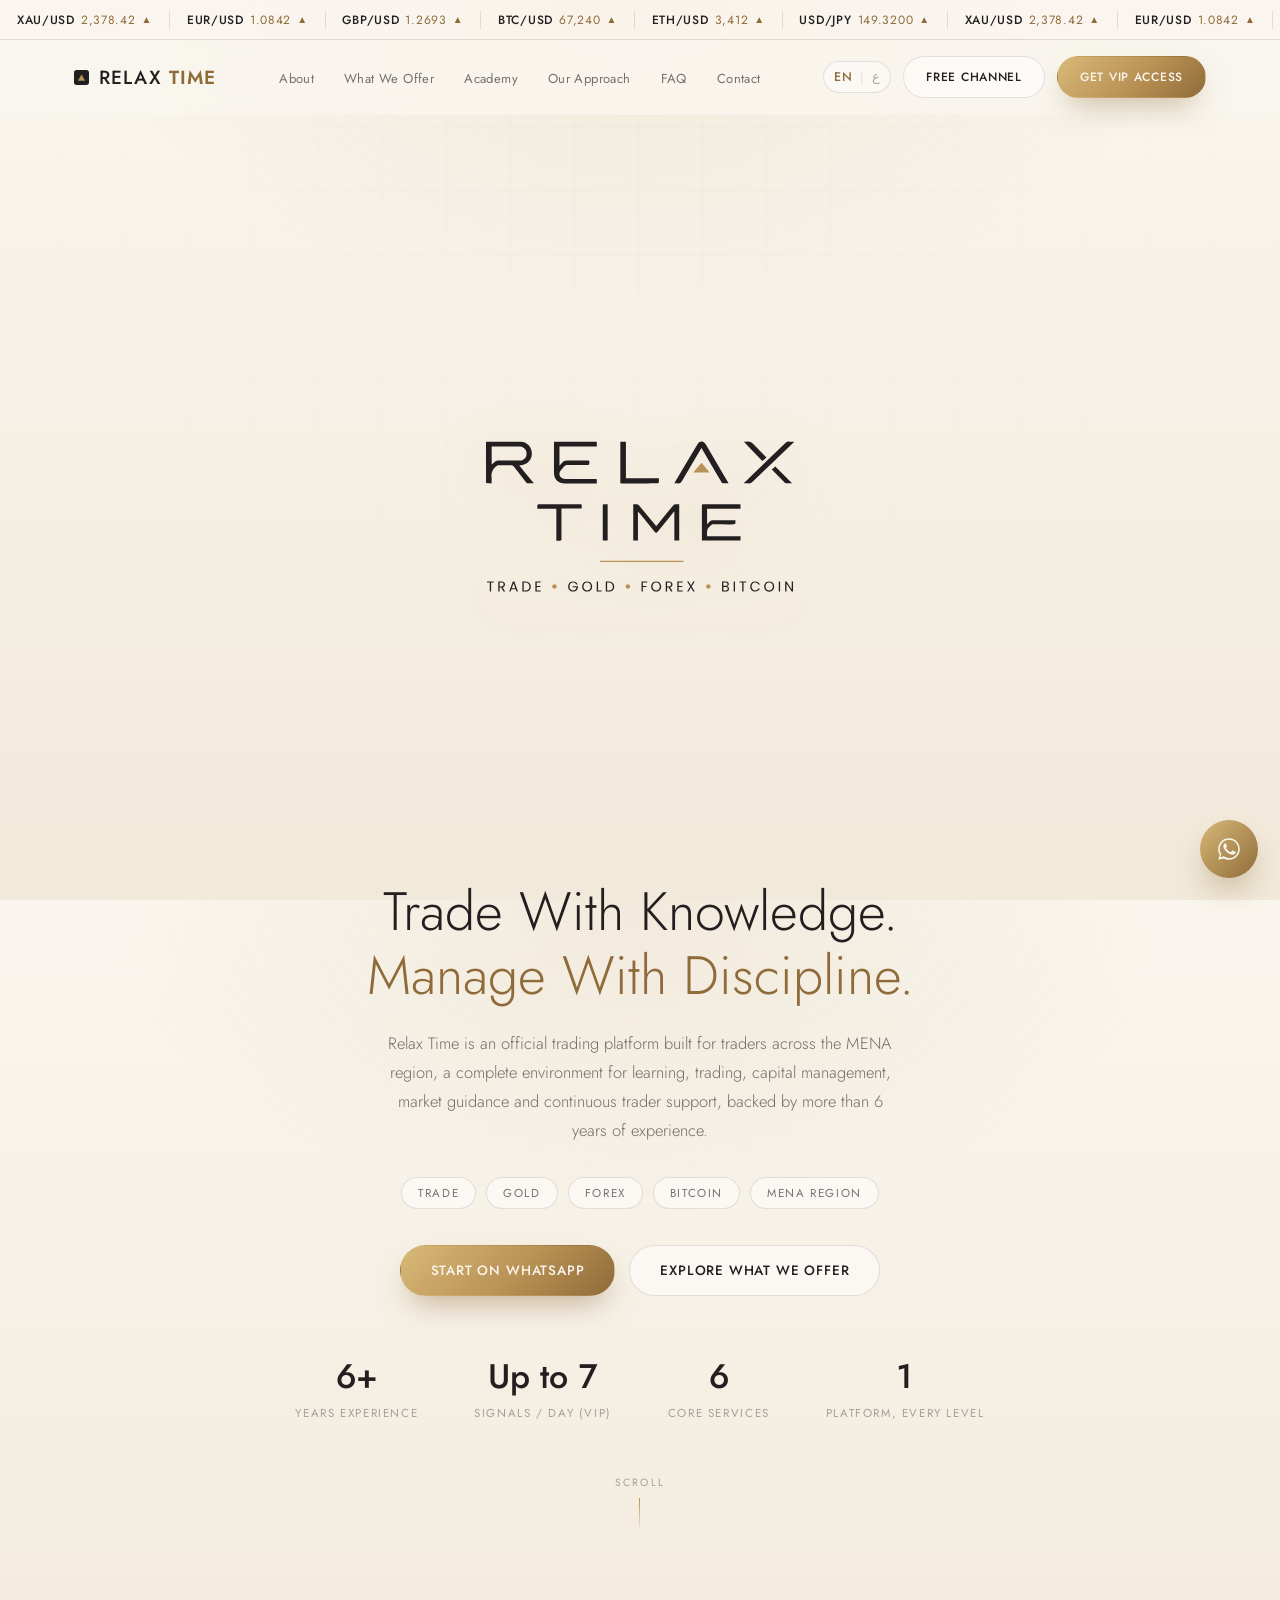
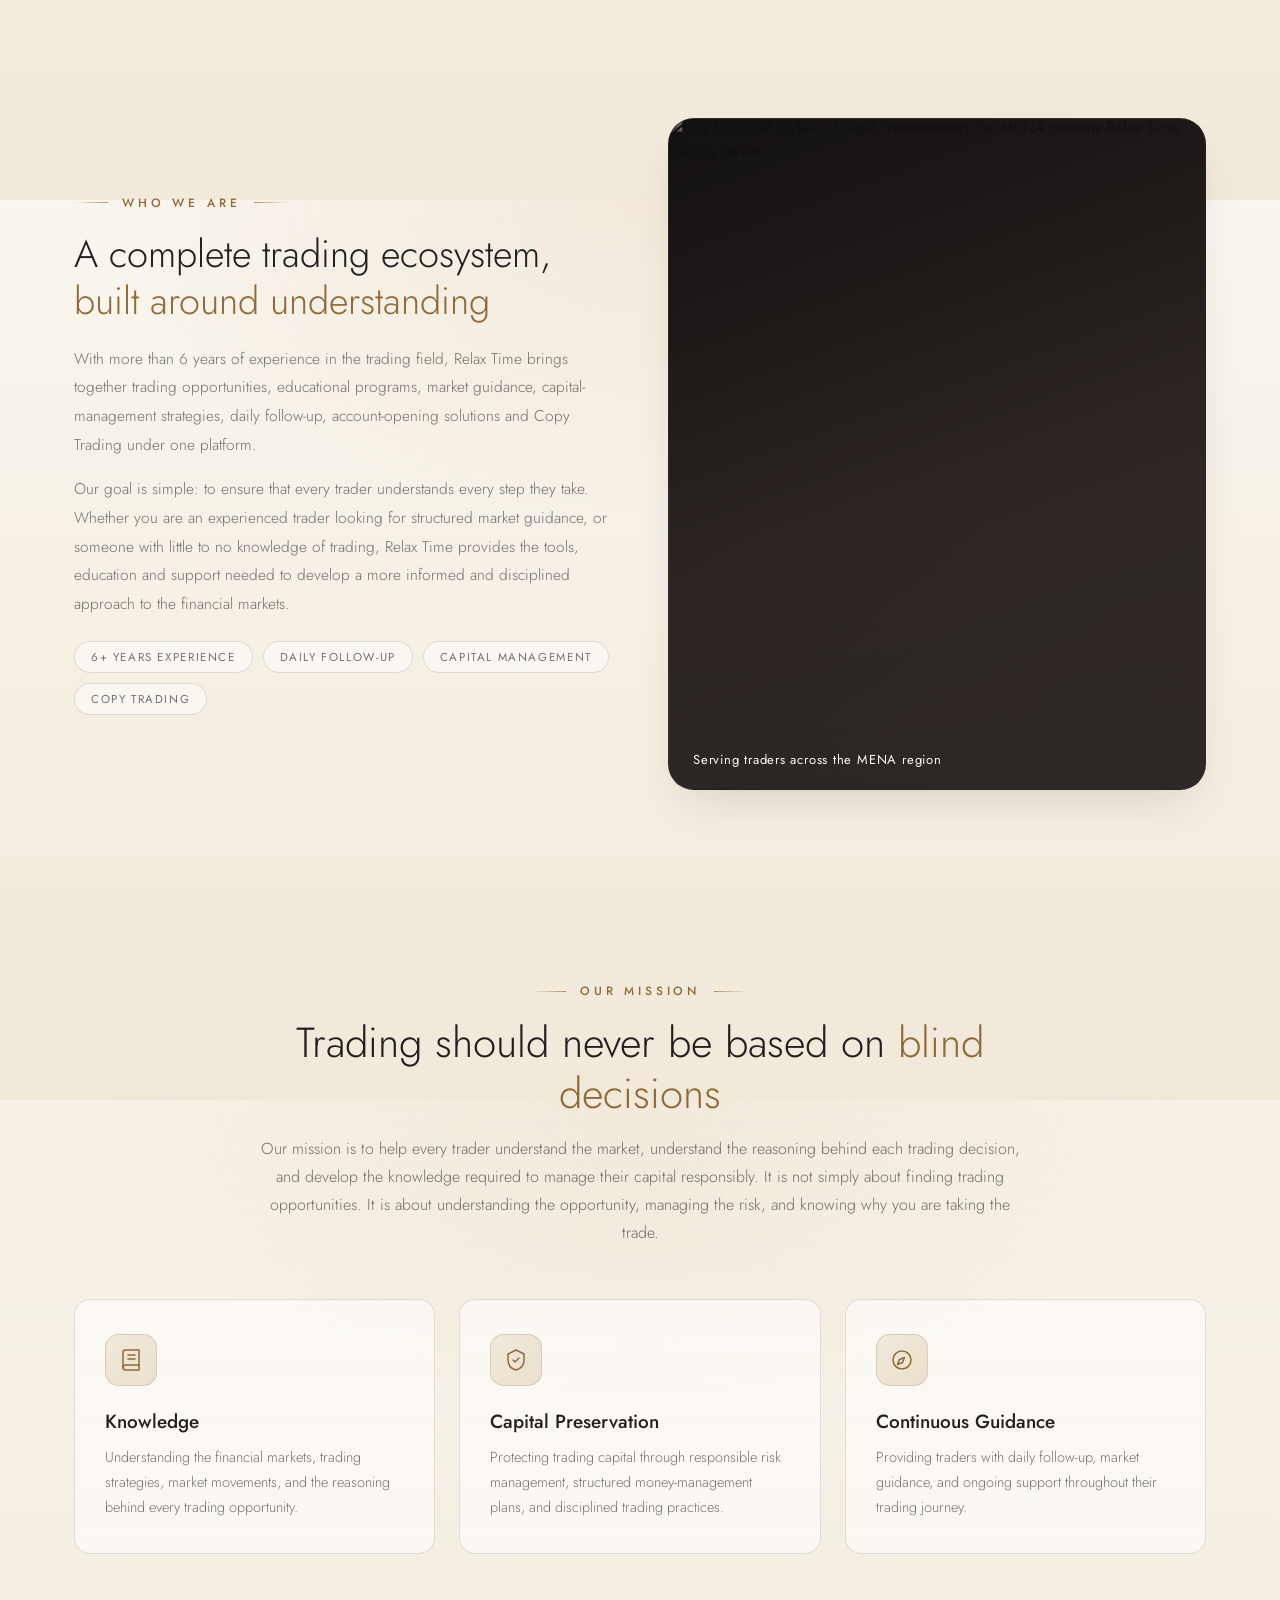
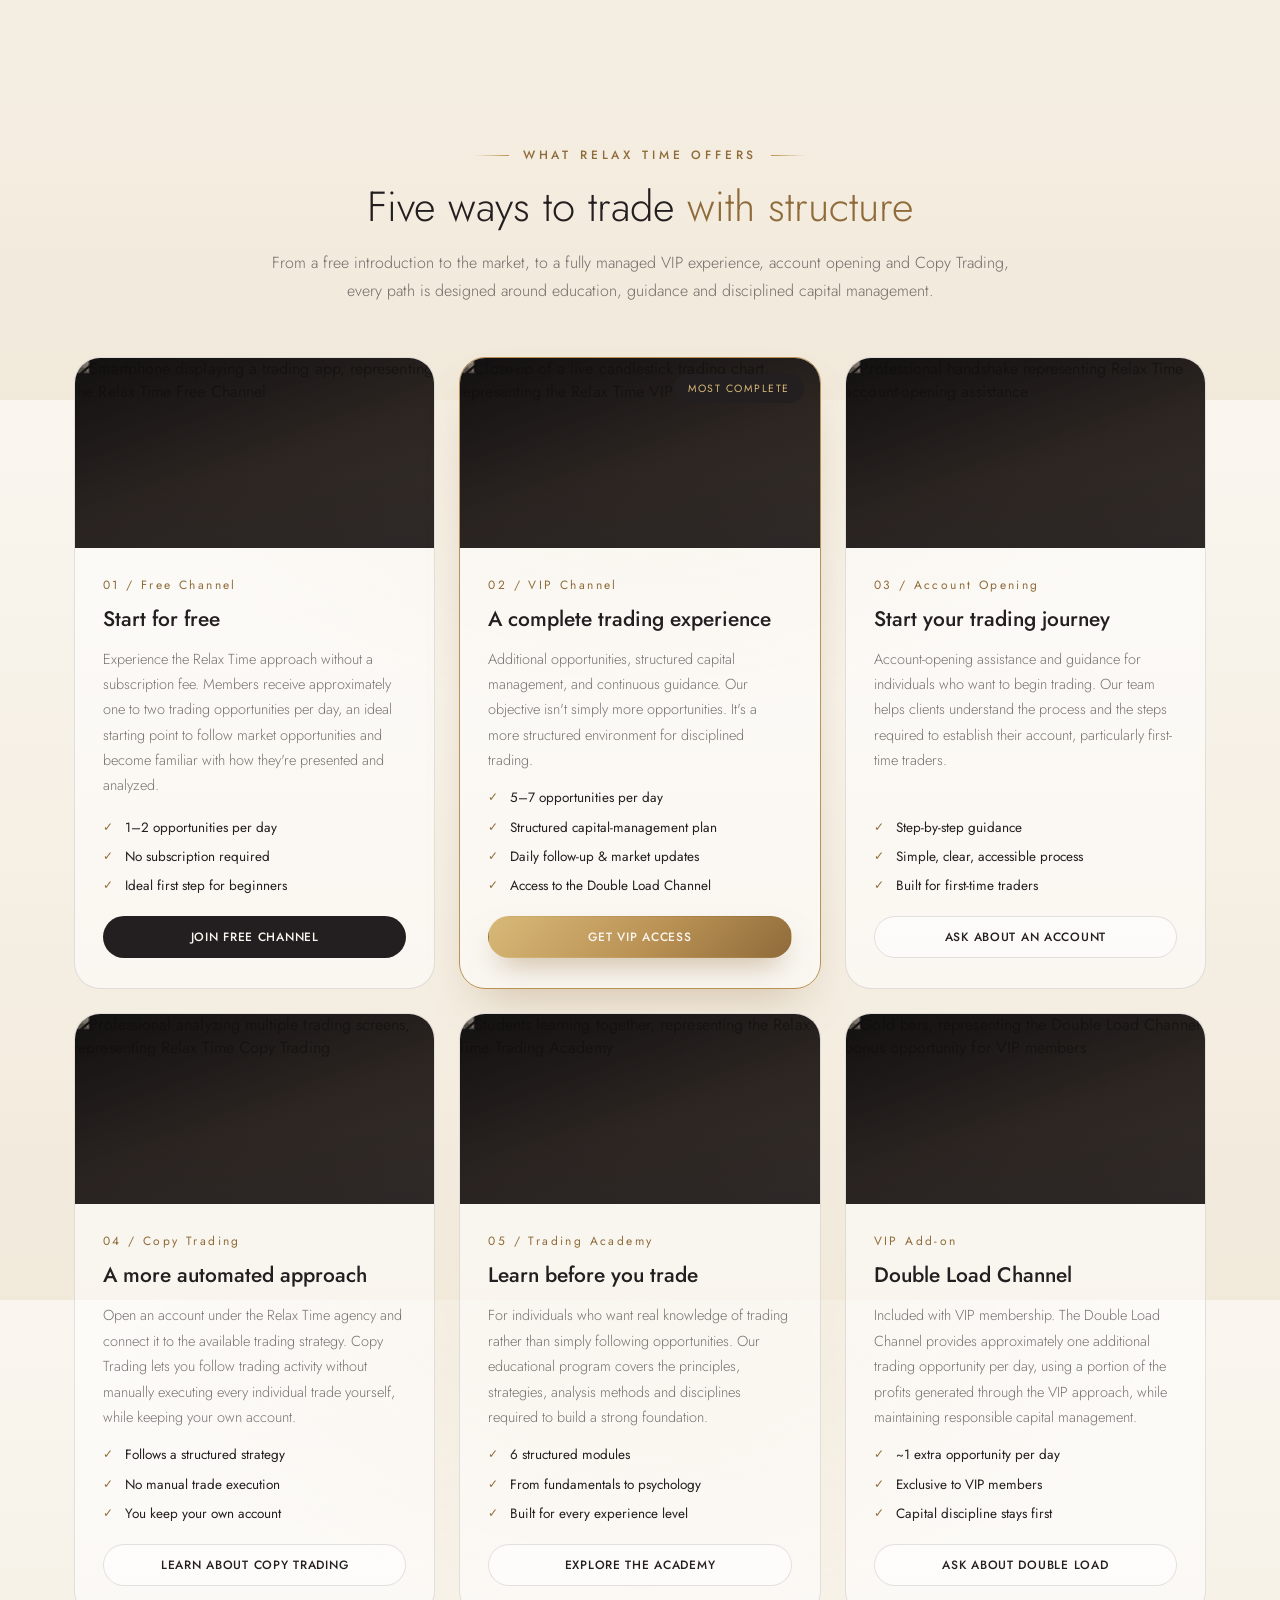
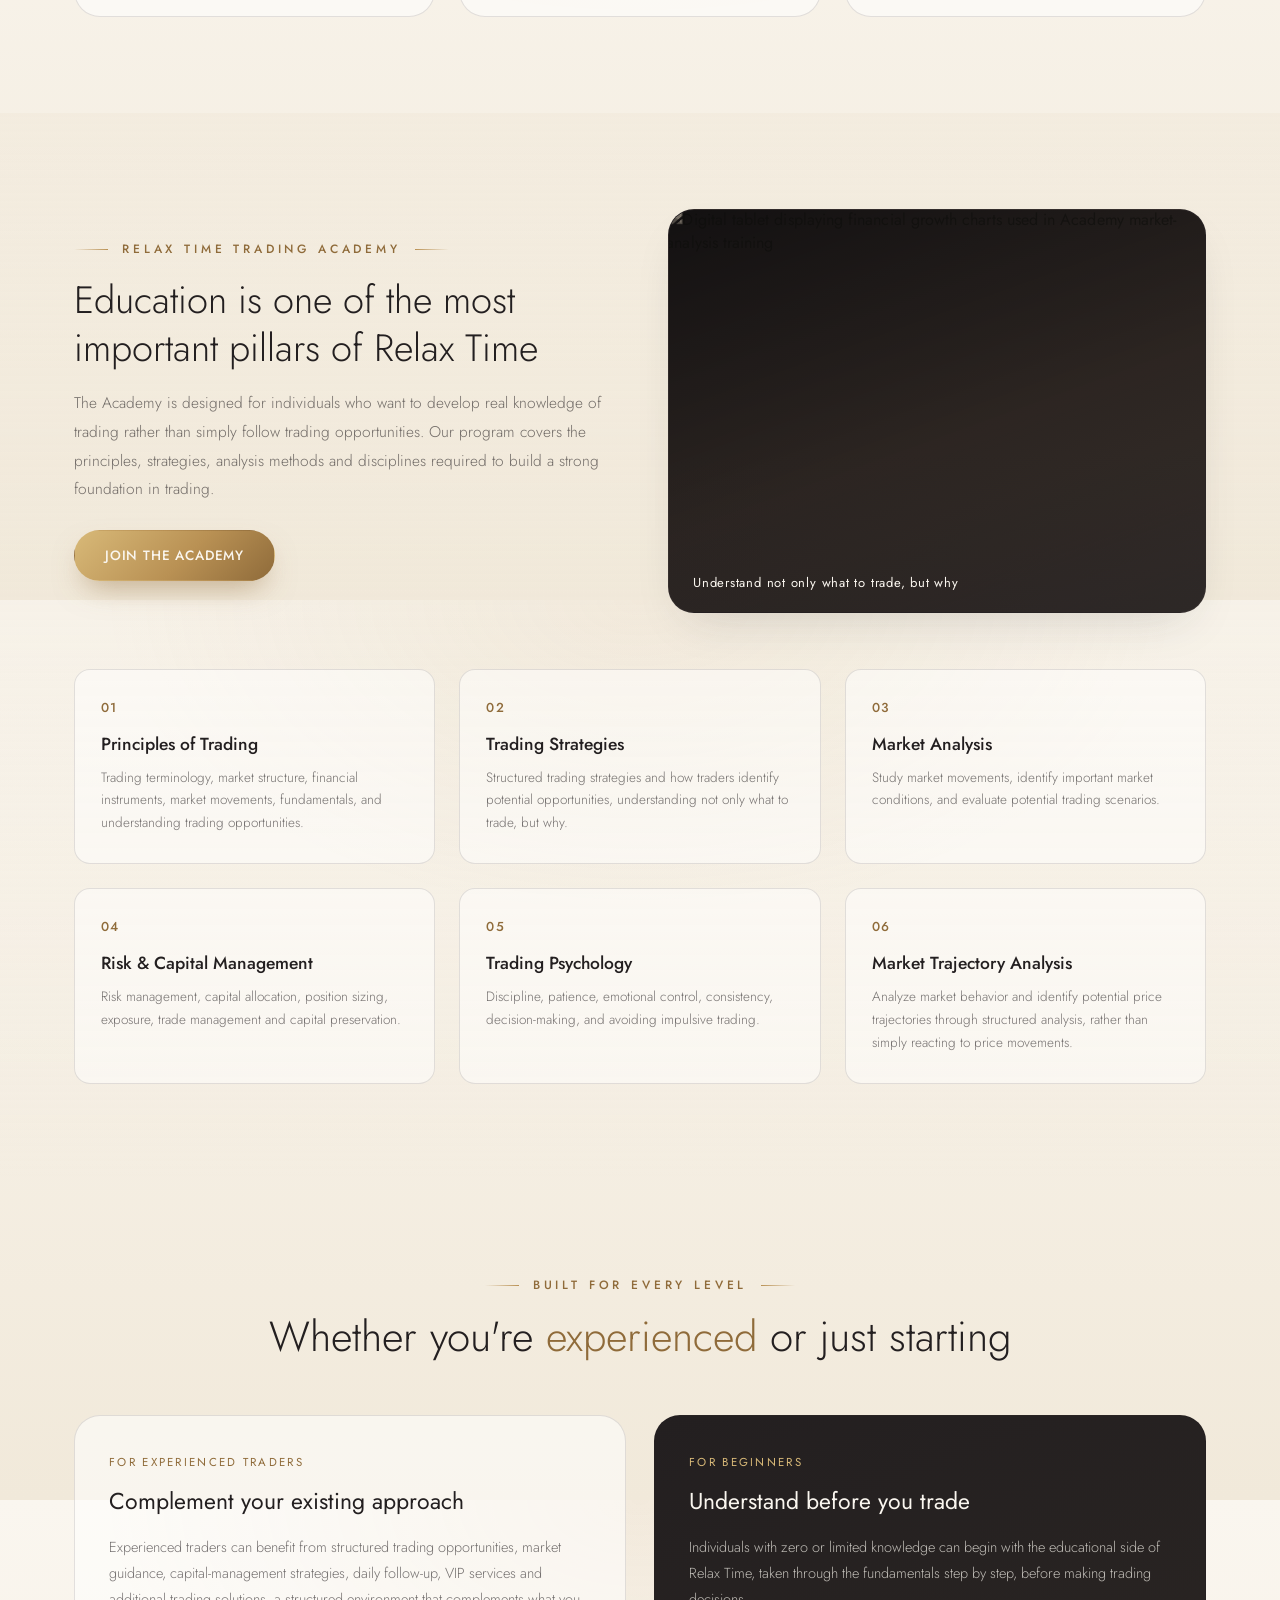
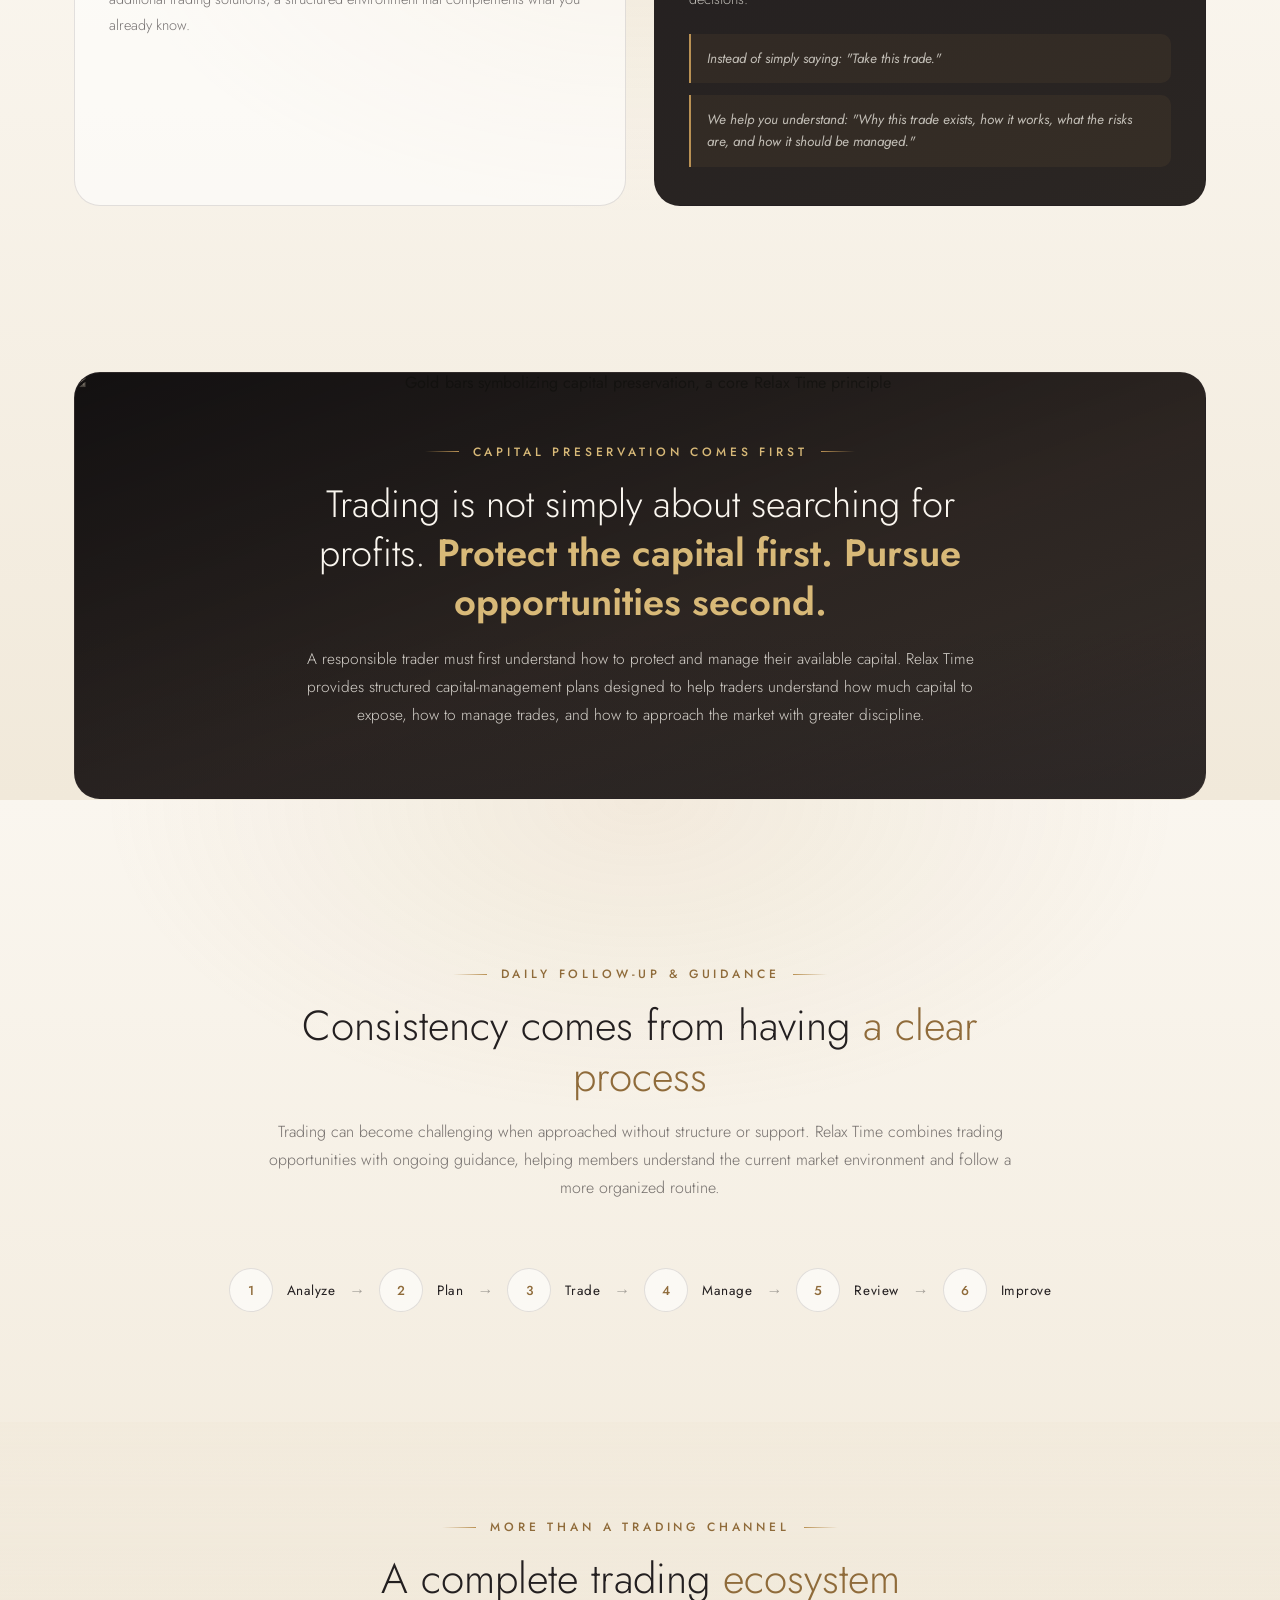
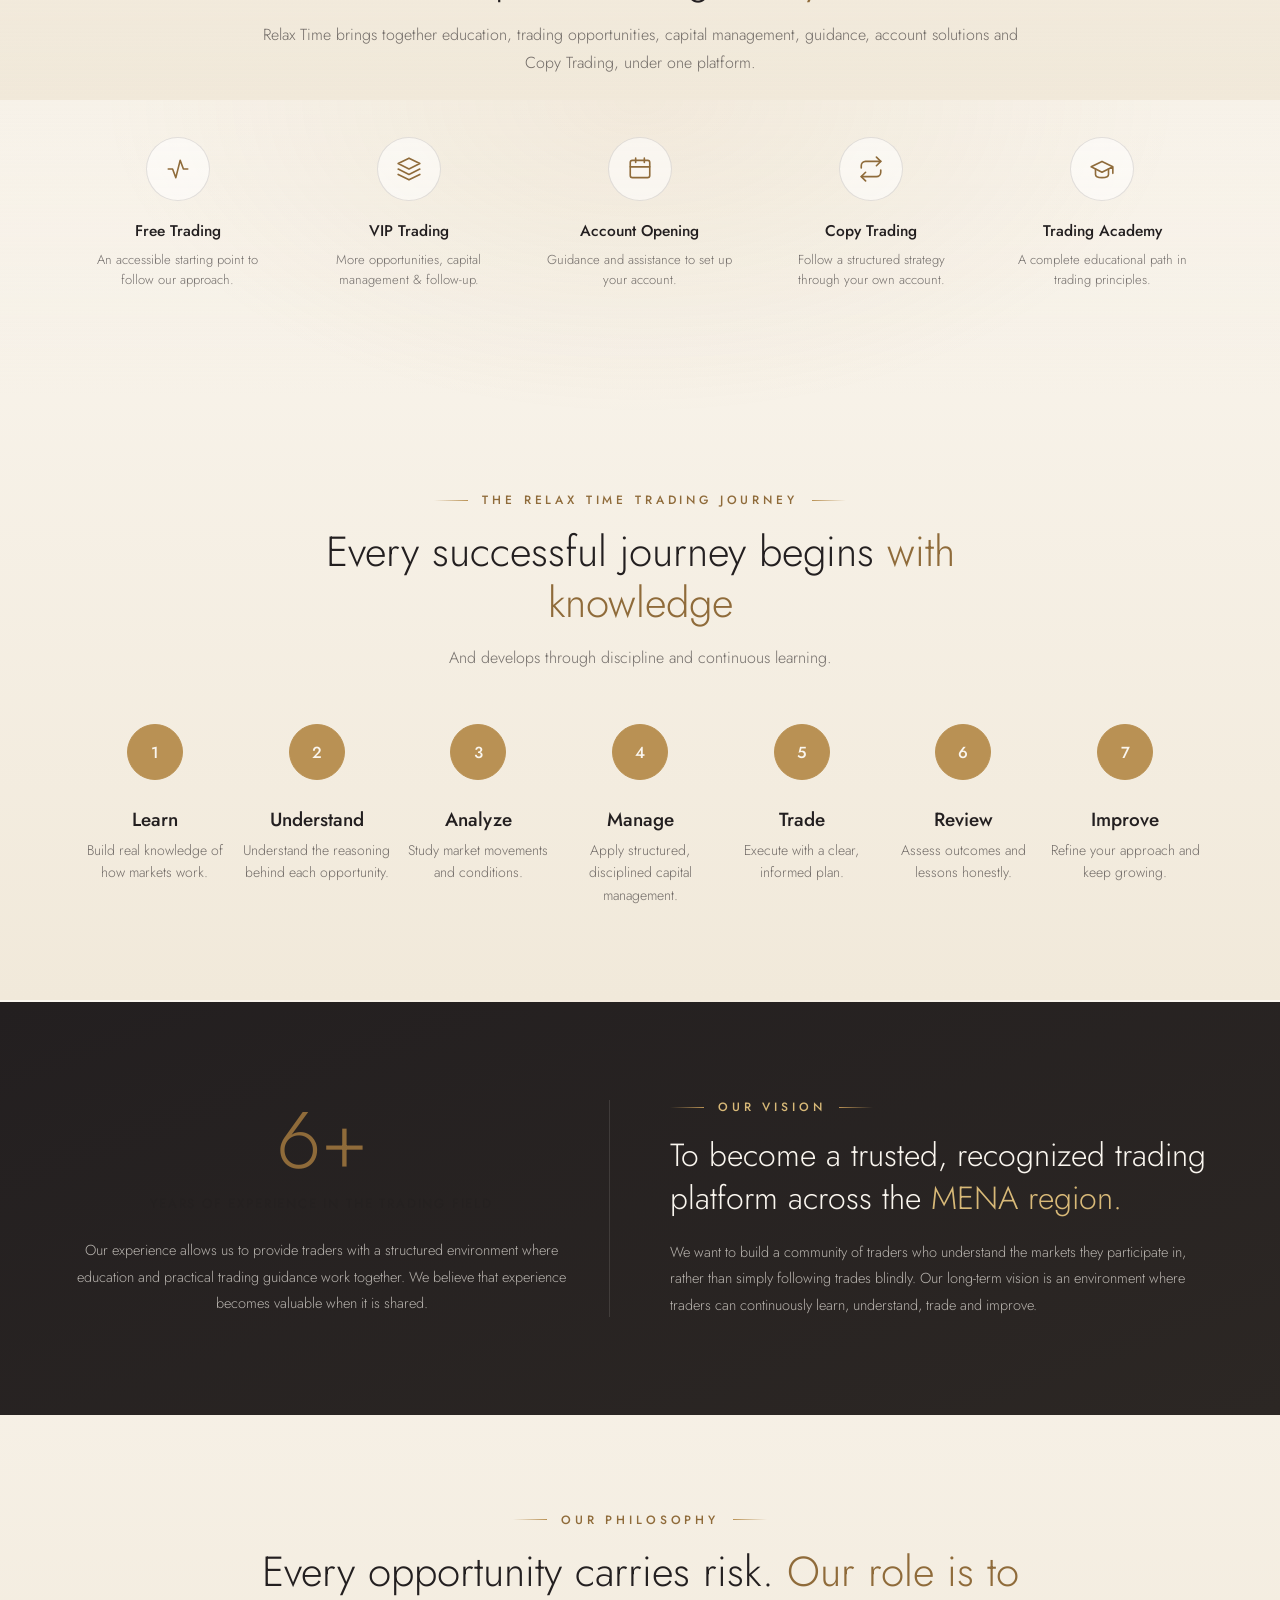
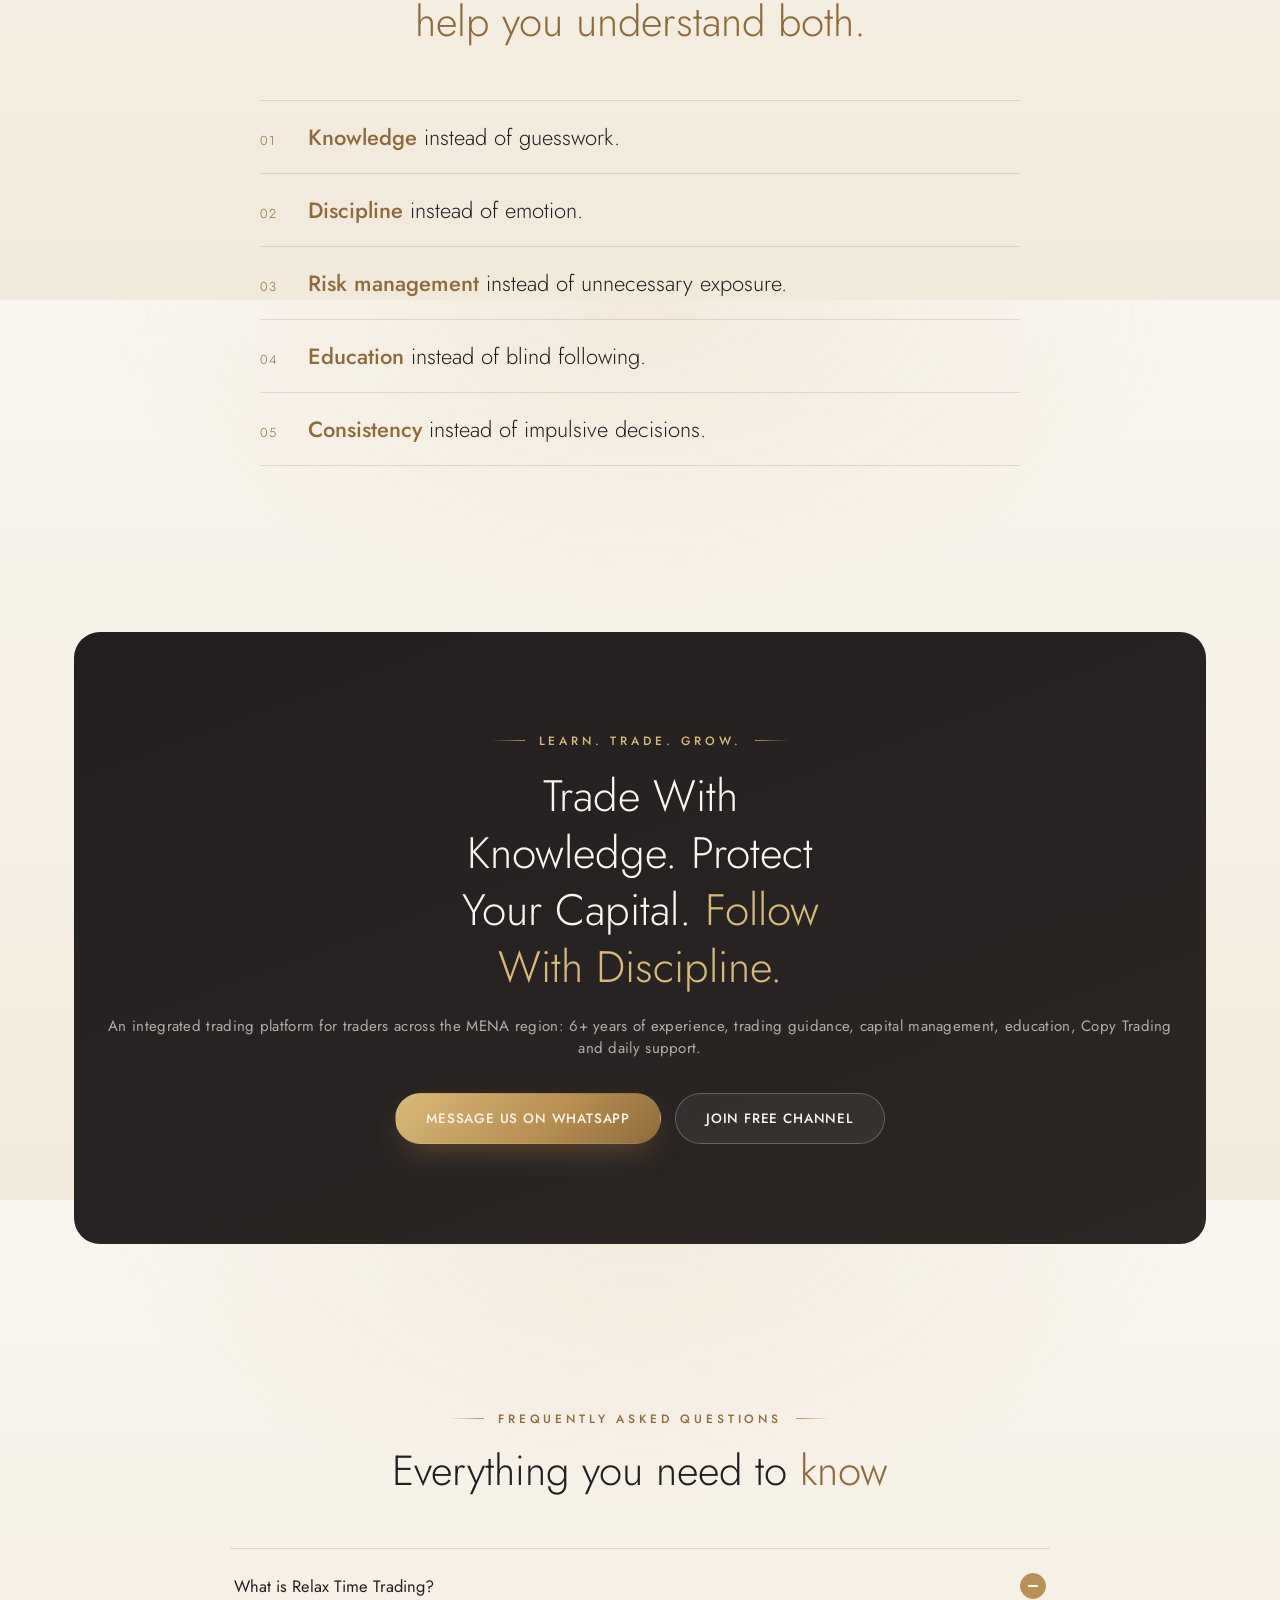
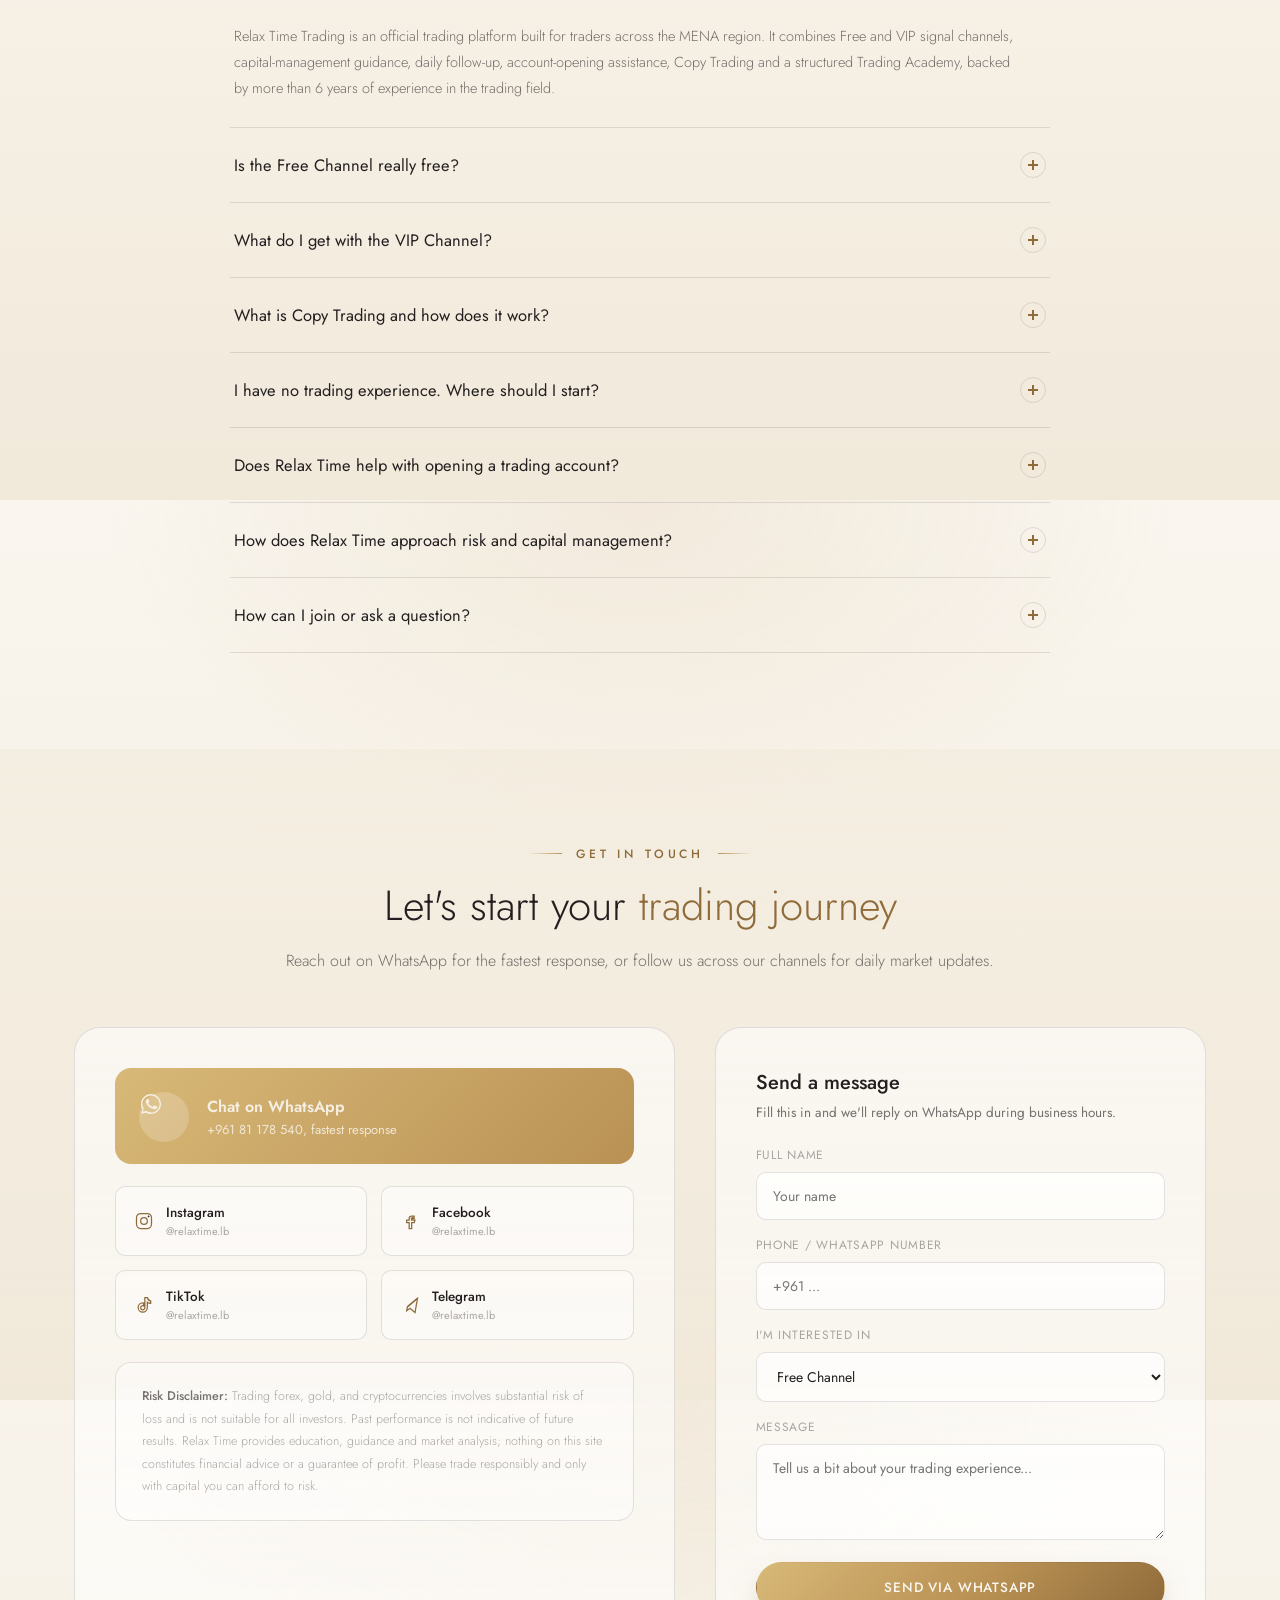
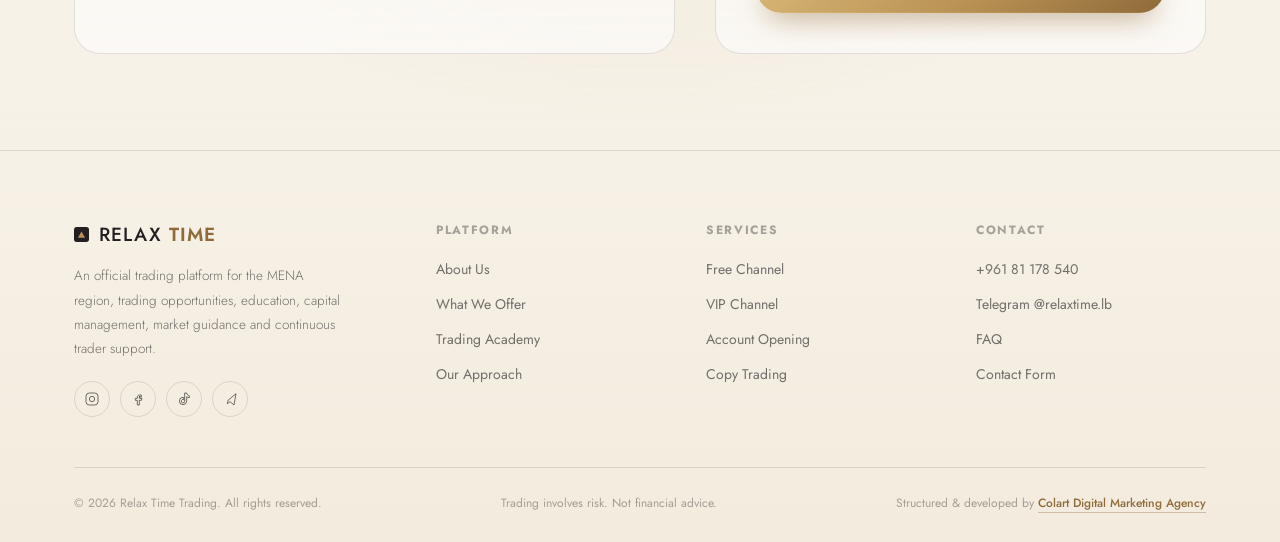
==== commit 97b19be2: "Add files via upload" ====
--- a/index.html
+++ b/index.html
@@ -2,19 +2,22 @@
 <html lang="en">
 <head>
 <meta charset="UTF-8">
-<title>Relax Time Trading | Forex, Gold, Crypto Signals &amp; Trading Academy — MENA</title>
+<title>Relax Time Trading | Forex, Gold, Crypto Signals &amp; Trading Academy | MENA</title>
 <meta name="viewport" content="width=device-width, initial-scale=1.0">
 <meta name="description" content="Relax Time Trading is an official trading platform for the MENA region: Free &amp; VIP signal channels, a structured capital-management plan, daily follow-up, account opening, Copy Trading and a full Trading Academy. 6+ years of experience.">
 <meta name="keywords" content="Relax Time Trading, forex signals Lebanon, gold trading signals, VIP trading channel, copy trading MENA, trading academy Lebanon, capital management, trading education MENA, forex Beirut, crypto signals telegram">
 <meta name="author" content="Relax Time Trading">
 <meta name="robots" content="index, follow, max-image-preview:large, max-snippet:-1, max-video-preview:-1">
 <link rel="canonical" href="https://www.relaxtimetrading.com/">
+<link rel="alternate" hreflang="en" href="https://www.relaxtimetrading.com/">
+<link rel="alternate" hreflang="ar" href="https://www.relaxtimetrading.com/ar/">
+<link rel="alternate" hreflang="x-default" href="https://www.relaxtimetrading.com/">
 
 <!-- Open Graph -->
 <meta property="og:type" content="website">
 <meta property="og:site_name" content="Relax Time Trading">
 <meta property="og:title" content="Relax Time Trading | Trade With Knowledge. Manage With Discipline.">
-<meta property="og:description" content="An official trading platform for the MENA region — Free &amp; VIP signal channels, capital management, daily guidance, Copy Trading, account opening and a full Trading Academy.">
+<meta property="og:description" content="An official trading platform for the MENA region: Free &amp; VIP signal channels, capital management, daily guidance, Copy Trading, account opening and a full Trading Academy.">
 <meta property="og:url" content="https://www.relaxtimetrading.com/">
 <meta property="og:image" content="https://www.relaxtimetrading.com/images/og-image.jpg">
 <meta property="og:image:width" content="1200">
@@ -136,7 +139,7 @@
     },
     {
       "@type": "Question",
-      "name": "I have no trading experience — where should I start?",
+      "name": "I have no trading experience. Where should I start?",
       "acceptedAnswer": { "@type": "Answer", "text": "Beginners are encouraged to start with the Relax Time Trading Academy, which teaches trading principles, strategy, market analysis, risk and capital management, and trading psychology step by step, so decisions are based on understanding rather than simply following a signal." }
     },
     {
@@ -187,6 +190,11 @@
       <li><a href="#contact">Contact</a></li>
     </ul>
     <div class="nav__cta">
+      <div class="lang-switch" role="group" aria-label="Language switcher">
+        <span class="lang-switch__opt is-active" aria-current="true">EN</span>
+        <span class="lang-switch__sep">|</span>
+        <a class="lang-switch__opt" href="/ar/" hreflang="ar" lang="ar">ع</a>
+      </div>
       <a class="btn btn-ghost btn-sm" href="https://t.me/relaxtime.lb" target="_blank" rel="noopener">Free Channel</a>
       <a class="btn btn-primary btn-sm" href="https://wa.me/96181178540?text=Hi%20Relax%20Time%2C%20I%27d%20like%20to%20learn%20more%20about%20the%20VIP%20Channel." target="_blank" rel="noopener">Get VIP Access</a>
       <button class="nav__toggle" id="navToggle" aria-expanded="false" aria-controls="navLinks" aria-label="Toggle menu">
@@ -201,10 +209,10 @@
   <!-- ============ HERO ============ -->
   <section class="hero" id="home">
     <div class="hero__logo">
-      <img src="images/logo-full.svg" alt="Relax Time — Trade, Gold, Forex, Bitcoin" width="1330" height="675" fetchpriority="high">
+      <img src="images/logo-full.svg" alt="Relax Time: Trade, Gold, Forex, Bitcoin" width="1330" height="675" fetchpriority="high">
     </div>
     <h1>Trade With Knowledge. <em>Manage With Discipline.</em></h1>
-    <p class="hero__sub">Relax Time is an official trading platform built for traders across the MENA region — a complete environment for learning, trading, capital management, market guidance and continuous trader support, backed by more than 6 years of experience.</p>
+    <p class="hero__sub">Relax Time is an official trading platform built for traders across the MENA region, a complete environment for learning, trading, capital management, market guidance and continuous trader support, backed by more than 6 years of experience.</p>
     <ul class="hero__tags">
       <li class="pill">Trade</li><li class="pill">Gold</li><li class="pill">Forex</li><li class="pill">Bitcoin</li><li class="pill">MENA Region</li>
     </ul>
@@ -253,7 +261,7 @@
       <div class="section-head center reveal">
         <div class="eyebrow"><span></span>Our Mission<span></span></div>
         <h2>Trading should never be based on <em>blind decisions</em></h2>
-        <p>Our mission is to help every trader understand the market, understand the reasoning behind each trading decision, and develop the knowledge required to manage their capital responsibly. It is not simply about finding trading opportunities — it is about understanding the opportunity, managing the risk, and knowing why you are taking the trade.</p>
+        <p>Our mission is to help every trader understand the market, understand the reasoning behind each trading decision, and develop the knowledge required to manage their capital responsibly. It is not simply about finding trading opportunities. It is about understanding the opportunity, managing the risk, and knowing why you are taking the trade.</p>
       </div>
       <div class="grid grid-3 reveal reveal-stagger">
         <div class="card" style="--i:0">
@@ -281,7 +289,7 @@
       <div class="section-head center reveal">
         <div class="eyebrow"><span></span>What Relax Time Offers<span></span></div>
         <h2>Five ways to trade <em>with structure</em></h2>
-        <p>From a free introduction to the market, to a fully managed VIP experience, account opening and Copy Trading — every path is designed around education, guidance and disciplined capital management.</p>
+        <p>From a free introduction to the market, to a fully managed VIP experience, account opening and Copy Trading, every path is designed around education, guidance and disciplined capital management.</p>
       </div>
 
       <div class="grid grid-3 reveal reveal-stagger">
@@ -313,7 +321,7 @@
           <div class="offer-card__body">
             <div class="offer-card__num">02 / VIP Channel</div>
             <h3>A complete trading experience</h3>
-            <p>Additional opportunities, structured capital management, and continuous guidance. Our objective isn't simply more opportunities — it's a more structured environment for disciplined trading.</p>
+            <p>Additional opportunities, structured capital management, and continuous guidance. Our objective isn't simply more opportunities. It's a more structured environment for disciplined trading.</p>
             <ul>
               <li>5–7 opportunities per day</li>
               <li>Structured capital-management plan</li>
@@ -390,7 +398,7 @@
           <div class="offer-card__body">
             <div class="offer-card__num">VIP Add-on</div>
             <h3>Double Load Channel</h3>
-            <p>Included with VIP membership. The Double Load Channel provides approximately one additional trading opportunity per day, using a portion of the profits generated through the VIP approach — while maintaining responsible capital management.</p>
+            <p>Included with VIP membership. The Double Load Channel provides approximately one additional trading opportunity per day, using a portion of the profits generated through the VIP approach, while maintaining responsible capital management.</p>
             <ul>
               <li>~1 extra opportunity per day</li>
               <li>Exclusive to VIP members</li>
@@ -420,7 +428,7 @@
         </div>
         <div class="figure" style="aspect-ratio:4/3;">
           <img src="https://images.pexels.com/photos/30332440/pexels-photo-30332440.jpeg?auto=compress&cs=tinysrgb&w=1200" alt="Digital tablet displaying financial growth charts used in Academy market-analysis training" loading="lazy" width="1200" height="900">
-          <div class="figure-caption">Understand not only what to trade — but why</div>
+          <div class="figure-caption">Understand not only what to trade, but why</div>
         </div>
       </div>
 
@@ -433,7 +441,7 @@
         <div class="module-card" style="--i:1">
           <div class="module-card__index">02</div>
           <h3>Trading Strategies</h3>
-          <p>Structured trading strategies and how traders identify potential opportunities — understanding not only what to trade, but why.</p>
+          <p>Structured trading strategies and how traders identify potential opportunities, understanding not only what to trade, but why.</p>
         </div>
         <div class="module-card" style="--i:2">
           <div class="module-card__index">03</div>
@@ -470,12 +478,12 @@
         <div class="split-card">
           <div class="split-card__tag">For Experienced Traders</div>
           <h3>Complement your existing approach</h3>
-          <p>Experienced traders can benefit from structured trading opportunities, market guidance, capital-management strategies, daily follow-up, VIP services and additional trading solutions — a structured environment that complements what you already know.</p>
+          <p>Experienced traders can benefit from structured trading opportunities, market guidance, capital-management strategies, daily follow-up, VIP services and additional trading solutions, a structured environment that complements what you already know.</p>
         </div>
         <div class="split-card is-dark">
           <div class="split-card__tag">For Beginners</div>
           <h3>Understand before you trade</h3>
-          <p>Individuals with zero or limited knowledge can begin with the educational side of Relax Time — taken through the fundamentals step by step, before making trading decisions.</p>
+          <p>Individuals with zero or limited knowledge can begin with the educational side of Relax Time, taken through the fundamentals step by step, before making trading decisions.</p>
           <div class="quote-compare">
             <div class="quote">Instead of simply saying: "Take this trade."</div>
             <div class="quote">We help you understand: "Why this trade exists, how it works, what the risks are, and how it should be managed."</div>
@@ -526,7 +534,7 @@
       <div class="section-head center reveal">
         <div class="eyebrow"><span></span>More Than a Trading Channel<span></span></div>
         <h2>A complete trading <em>ecosystem</em></h2>
-        <p>Relax Time brings together education, trading opportunities, capital management, guidance, account solutions and Copy Trading — under one platform.</p>
+        <p>Relax Time brings together education, trading opportunities, capital management, guidance, account solutions and Copy Trading, under one platform.</p>
       </div>
       <div class="grid grid-5 reveal reveal-stagger">
         <div class="pillar" style="--i:0">
@@ -621,7 +629,7 @@
       <div class="cta-final reveal">
         <div class="eyebrow center" style="justify-content:center;color:var(--gold-light);"><span></span>Learn. Trade. Grow.<span></span></div>
         <h2>Trade With Knowledge. Protect Your Capital. <em>Follow With Discipline.</em></h2>
-        <p>An integrated trading platform for traders across the MENA region — 6+ years of experience, trading guidance, capital management, education, Copy Trading and daily support.</p>
+        <p>An integrated trading platform for traders across the MENA region: 6+ years of experience, trading guidance, capital management, education, Copy Trading and daily support.</p>
         <div class="cta-row">
           <a class="btn btn-primary" href="https://wa.me/96181178540?text=Hi%20Relax%20Time%2C%20I%27d%20like%20to%20get%20started." target="_blank" rel="noopener">Message Us on WhatsApp</a>
           <a class="btn btn-ghost" href="https://t.me/relaxtime.lb" target="_blank" rel="noopener" style="border-color:rgba(250,246,239,.25);color:var(--cream);background:rgba(255,255,255,.06);">Join Free Channel</a>
@@ -655,16 +663,16 @@
           <div class="faq-a"><p>Copy Trading lets clients open an account under the Relax Time agency and connect it to the available trading strategy, so trading activity is followed automatically without manually executing every individual trade, while the client still maintains their own trading account.</p></div>
         </div>
         <div class="faq-item">
-          <button class="faq-q" aria-expanded="false">I have no trading experience — where should I start?<span class="plus"></span></button>
-          <div class="faq-a"><p>Beginners are encouraged to start with the Relax Time Trading Academy, which teaches trading principles, strategy, market analysis, risk and capital management, and trading psychology step by step — so decisions are based on understanding rather than simply following a signal.</p></div>
+          <button class="faq-q" aria-expanded="false">I have no trading experience. Where should I start?<span class="plus"></span></button>
+          <div class="faq-a"><p>Beginners are encouraged to start with the Relax Time Trading Academy, which teaches trading principles, strategy, market analysis, risk and capital management, and trading psychology step by step, so decisions are based on understanding rather than simply following a signal.</p></div>
         </div>
         <div class="faq-item">
           <button class="faq-q" aria-expanded="false">Does Relax Time help with opening a trading account?<span class="plus"></span></button>
-          <div class="faq-a"><p>Yes. Relax Time provides account-opening assistance and guidance, helping clients understand the process and the steps required to establish a trading account and access the appropriate trading environment — particularly for those trading online for the first time.</p></div>
+          <div class="faq-a"><p>Yes. Relax Time provides account-opening assistance and guidance, helping clients understand the process and the steps required to establish a trading account and access the appropriate trading environment, particularly for those trading online for the first time.</p></div>
         </div>
         <div class="faq-item">
           <button class="faq-q" aria-expanded="false">How does Relax Time approach risk and capital management?<span class="plus"></span></button>
-          <div class="faq-a"><p>Capital preservation comes first. Every plan is built around responsible risk management, structured money-management guidance and disciplined trading practices — protect the capital first, pursue opportunities second.</p></div>
+          <div class="faq-a"><p>Capital preservation comes first. Every plan is built around responsible risk management, structured money-management guidance and disciplined trading practices. Protect the capital first, pursue opportunities second.</p></div>
         </div>
         <div class="faq-item">
           <button class="faq-q" aria-expanded="false">How can I join or ask a question?<span class="plus"></span></button>
@@ -690,7 +698,7 @@
             </span>
             <span>
               <strong>Chat on WhatsApp</strong>
-              <span>+961 81 178 540 — fastest response</span>
+              <span>+961 81 178 540, fastest response</span>
             </span>
           </a>
           <div class="social-grid">
@@ -759,7 +767,7 @@
           <svg class="nav__logo-mark" viewBox="0 0 100 100" aria-hidden="true"><rect width="100" height="100" rx="18" fill="#231F20"/><polygon points="50,30 74,72 26,72" fill="#B99154"/></svg>
           <span class="nav__logo-text">RELAX <b>TIME</b></span>
         </a>
-        <p>An official trading platform for the MENA region — trading opportunities, education, capital management, market guidance and continuous trader support.</p>
+        <p>An official trading platform for the MENA region, trading opportunities, education, capital management, market guidance and continuous trader support.</p>
         <div class="footer-social">
           <a href="https://www.instagram.com/relaxtime.lb" target="_blank" rel="noopener" aria-label="Instagram"><svg viewBox="0 0 24 24" fill="none" stroke-width="1.5"><rect x="3" y="3" width="18" height="18" rx="5"/><circle cx="12" cy="12" r="4"/></svg></a>
           <a href="https://www.facebook.com/relaxtime.lb" target="_blank" rel="noopener" aria-label="Facebook"><svg viewBox="0 0 24 24" fill="none" stroke-width="1.5"><path d="M14 9h3V6h-3c-1.7 0-3 1.3-3 3v2H8v3h3v7h3v-7h3l1-3h-4V9c0-.6.4-1 1-1Z"/></svg></a>
@@ -800,6 +808,7 @@
       <p class="footer-legal">
         <span>Trading involves risk. Not financial advice.</span>
       </p>
+      <p class="footer-credit">Structured &amp; developed by <a href="https://www.colartdigitalmarketingagency.com" target="_blank" rel="noopener">Colart Digital Marketing Agency</a></p>
     </div>
   </div>
 </footer>
--- a/css/style.css
+++ b/css/style.css
@@ -1,5 +1,5 @@
 /* ============================================================
-   RELAX TIME TRADING — Main Stylesheet
+   RELAX TIME TRADING - Main Stylesheet
    Design language carried over from the official coming-soon
    page: cream/gold/ink palette, Jost typeface, animated market
    motifs (ticker, chart lines, candles, particles).
@@ -198,6 +198,14 @@
 .nav__links a:hover, .nav__links a.is-active{ color:var(--ink); }
 .nav__links a:hover::after, .nav__links a.is-active::after{ right:0; }
 .nav__cta{ display:flex; align-items:center; gap:12px; }
+.lang-switch{
+  display:flex; align-items:center; gap:8px; font-size:12.5px; letter-spacing:.04em;
+  padding:6px 10px; border:1px solid var(--line); border-radius:999px; background:rgba(255,255,255,.4);
+}
+.lang-switch__opt{ color:var(--ink-faint); font-weight:500; transition:color .2s ease; }
+.lang-switch__opt.is-active{ color:var(--gold-deep); }
+a.lang-switch__opt:hover{ color:var(--ink); }
+.lang-switch__sep{ color:var(--line); }
 .nav__toggle{
   display:none; flex-direction:column; gap:5px; background:none; border:none; padding:8px;
 }
@@ -603,6 +611,12 @@
 }
 .footer-legal{ display:flex; gap:18px; flex-wrap:wrap; }
 .footer-legal a:hover{ color:var(--gold-deep); }
+.footer-credit{ color:var(--ink-faint); }
+.footer-credit a{
+  color:var(--gold-deep); font-weight:500; text-decoration:none;
+  border-bottom:1px solid rgba(143,107,58,.35); transition:border-color .2s ease, color .2s ease;
+}
+.footer-credit a:hover, .footer-credit a:focus-visible{ color:var(--ink); border-color:var(--ink); }
 
 /* ---------- floating widgets ---------- */
 .floating-whatsapp{
@@ -653,3 +667,57 @@
   .section-tight{ padding:50px 0; }
   .cta-final{ padding:64px 20px; }
 }
+
+/* ============================================================
+   RTL (Arabic) overrides
+   Flex/grid rows already mirror automatically with dir="rtl";
+   these rules fix the pieces that don't: absolute-positioned
+   accents, physical-direction gradients, and script-specific
+   type. Loaded on both pages; only [dir="rtl"] pages match.
+   ============================================================ */
+[dir="rtl"] body{ font-family:'Cairo','Jost','Segoe UI',Tahoma,Arial,sans-serif; }
+[dir="rtl"] .nav__logo-text,
+[dir="rtl"] .hero__logo,
+[dir="rtl"] .ticker,
+[dir="rtl"] .ticker *{ font-family:'Jost','Segoe UI',Arial,sans-serif; }
+
+/* eyebrow flanking lines: keep the solid (gold) end nearest the label */
+[dir="rtl"] .eyebrow span{ background:linear-gradient(90deg, var(--gold), transparent); }
+[dir="rtl"] .eyebrow span:last-child{ background:linear-gradient(90deg, transparent, var(--gold)); }
+
+/* nav underline should grow from the reading-start (right) edge */
+[dir="rtl"] .nav__links a::after{ left:100%; right:0; }
+[dir="rtl"] .nav__links a:hover::after,
+[dir="rtl"] .nav__links a.is-active::after{ left:0; }
+
+/* bullet / checkmark accents sit on the start (right) side of their text */
+[dir="rtl"] .card ul li{ padding-left:0; padding-right:20px; }
+[dir="rtl"] .card ul li::before{ left:auto; right:0; }
+[dir="rtl"] .offer-card ul li{ padding-left:0; padding-right:22px; }
+[dir="rtl"] .offer-card ul li::before{ left:auto; right:0; }
+
+/* quote accent bar on the start (right) side */
+[dir="rtl"] .quote-compare .quote{
+  border-left:none; border-right:2px solid var(--gold);
+  border-radius:10px 0 0 10px;
+}
+
+/* corner badge mirrors to the opposite corner */
+[dir="rtl"] .offer-card__badge{ right:auto; left:16px; }
+
+/* mobile vertical timeline connector follows the mirrored dot column */
+[dir="rtl"] .timeline__line{ left:auto; right:27px; }
+
+/* floating action buttons sit on the trailing (left) side in RTL */
+[dir="rtl"] .floating-whatsapp{ right:auto; left:22px; }
+[dir="rtl"] .back-to-top{ right:auto; left:22px; }
+@media (max-width:640px){
+  [dir="rtl"] .floating-whatsapp{ left:16px; }
+  [dir="rtl"] .back-to-top{ left:16px; }
+}
+
+/* skip link anchors to the reading-start edge */
+[dir="rtl"] .skip-link{ left:auto; right:16px; }
+
+/* keep the language switcher reading "EN | ع" in the same order on both pages */
+[dir="rtl"] .lang-switch{ direction:ltr; }
